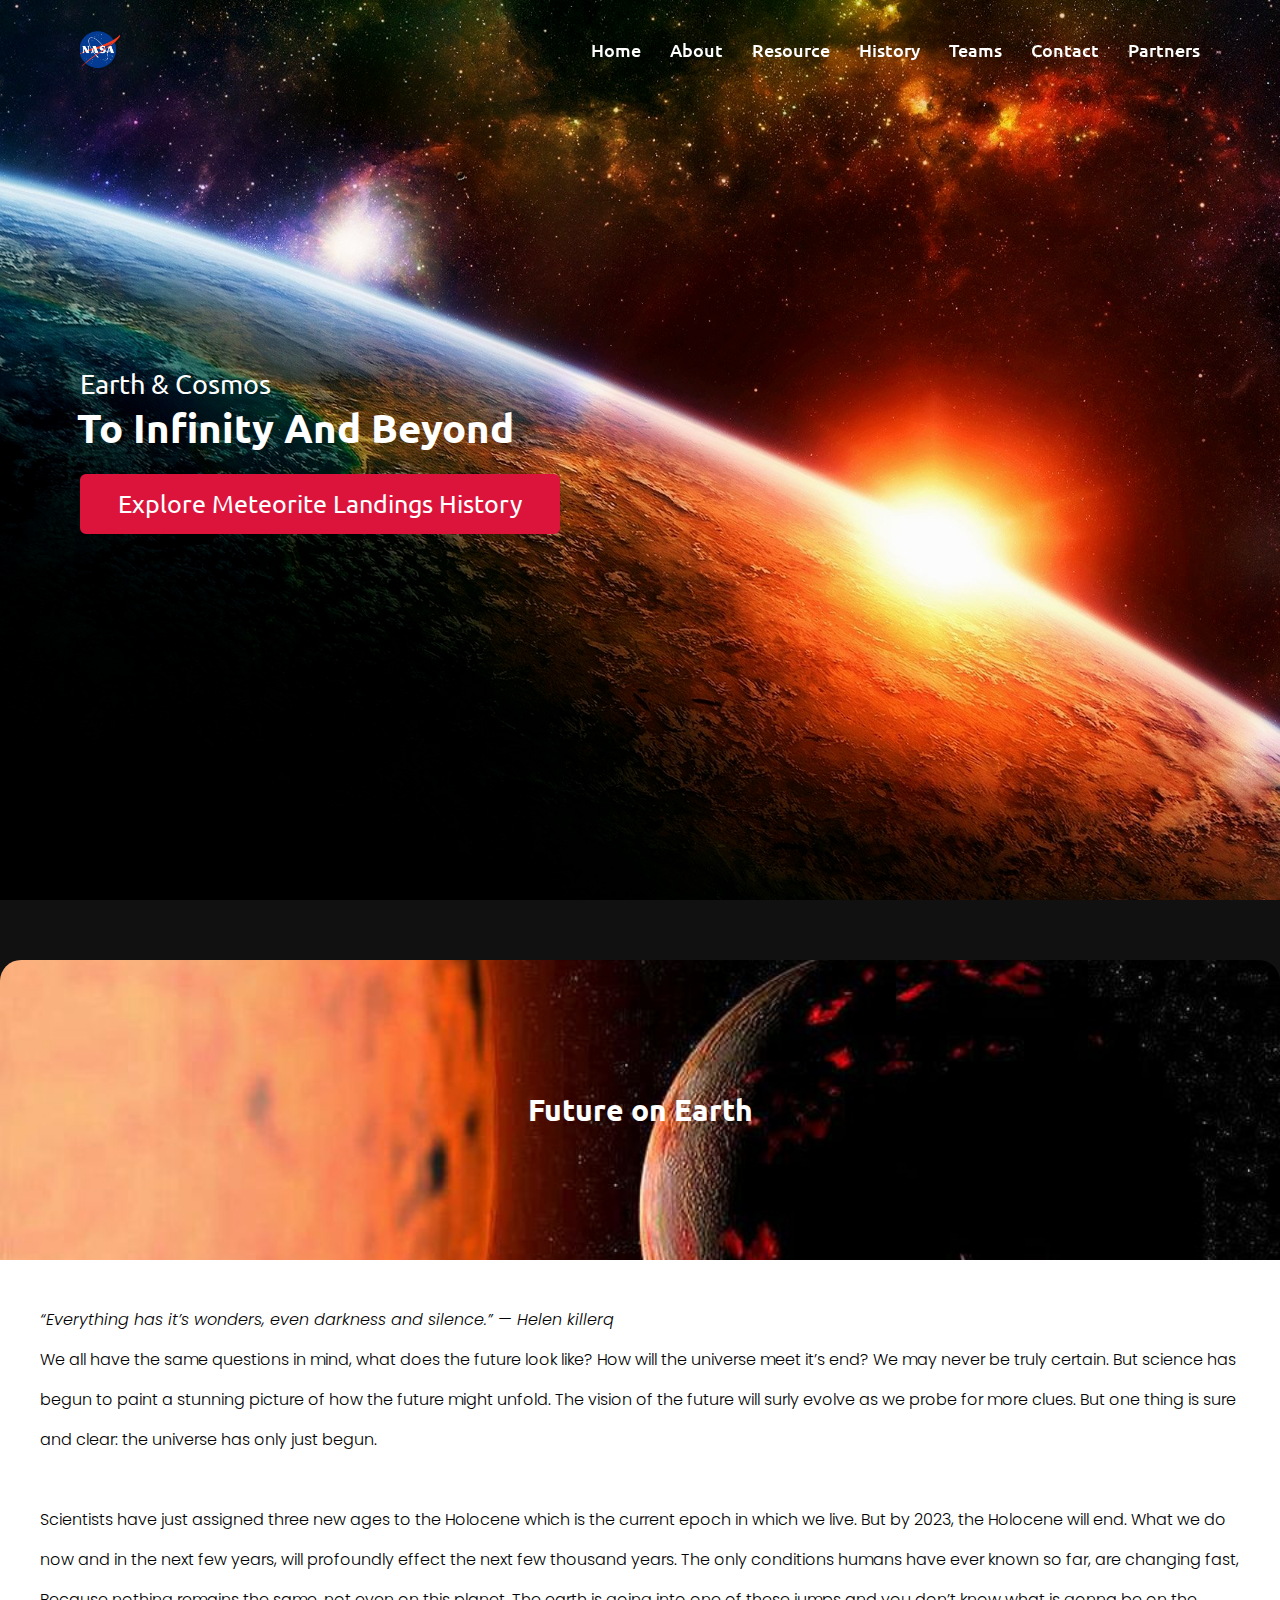
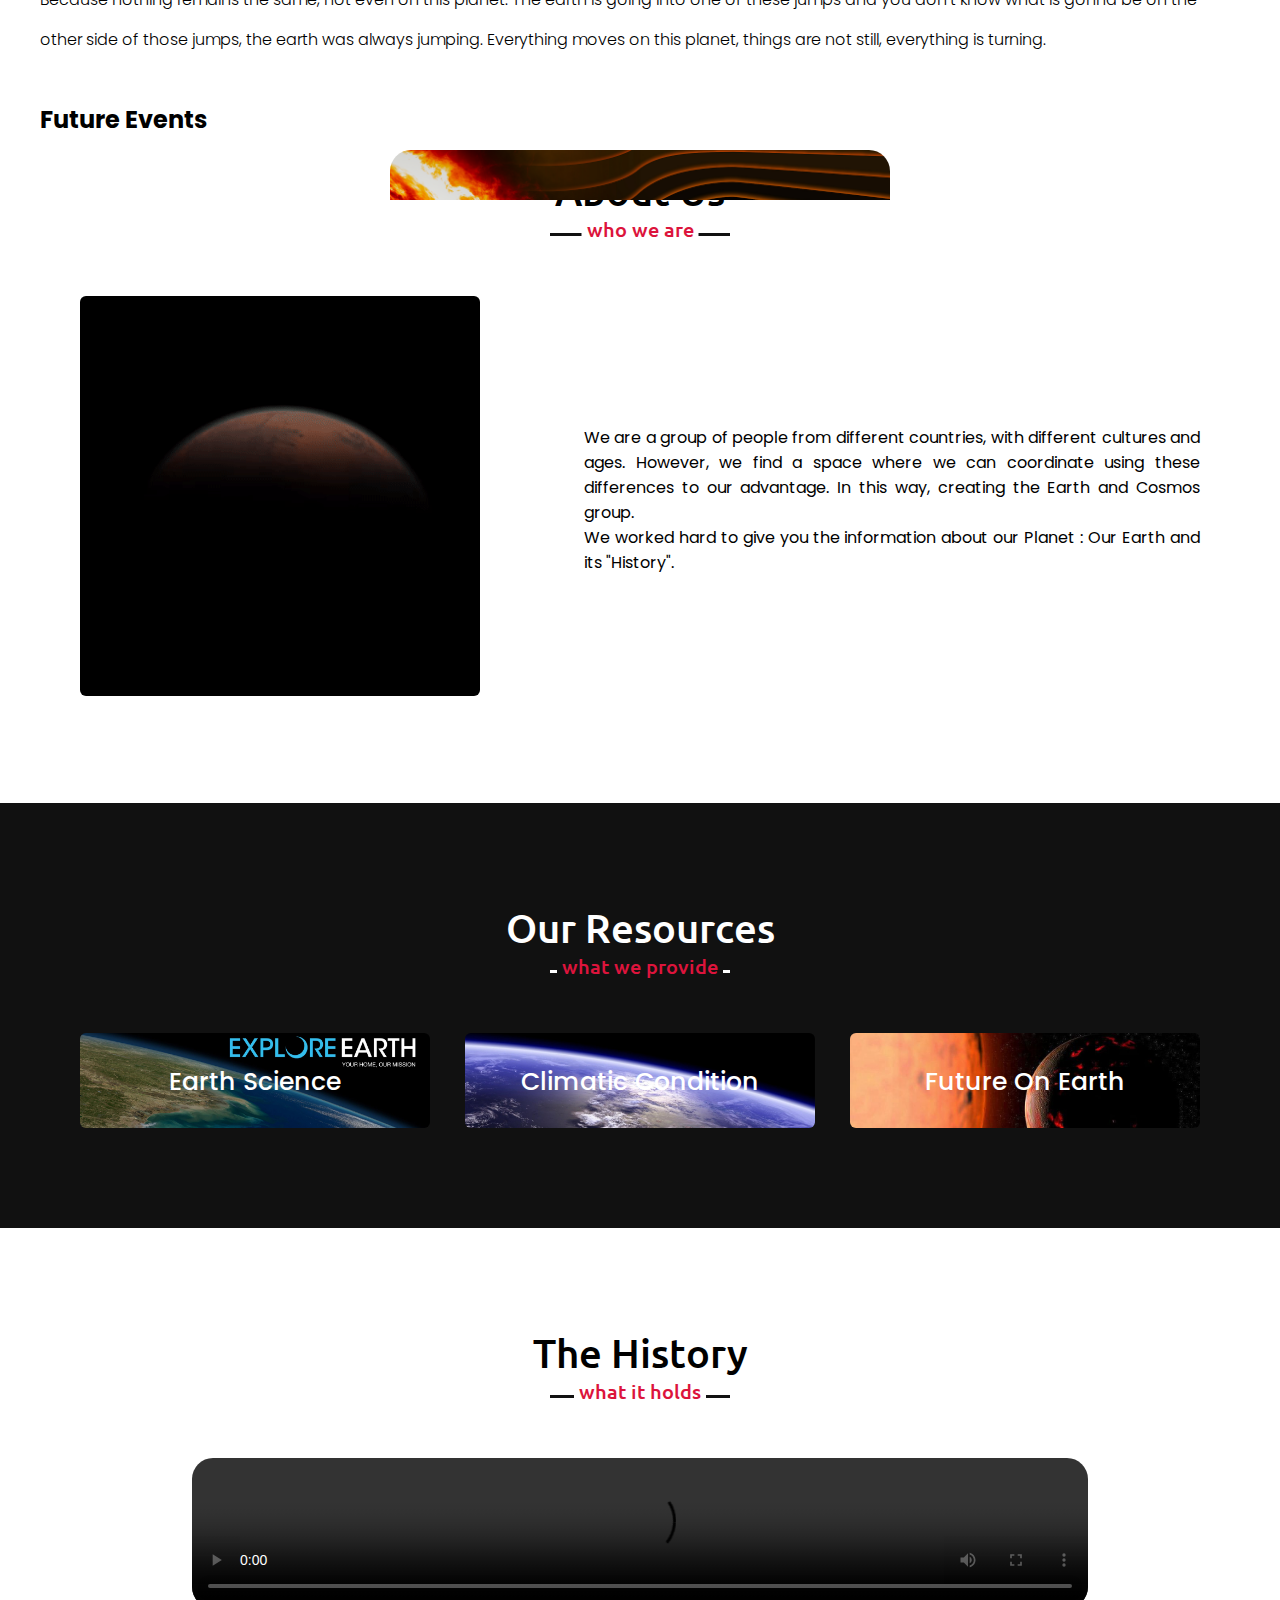
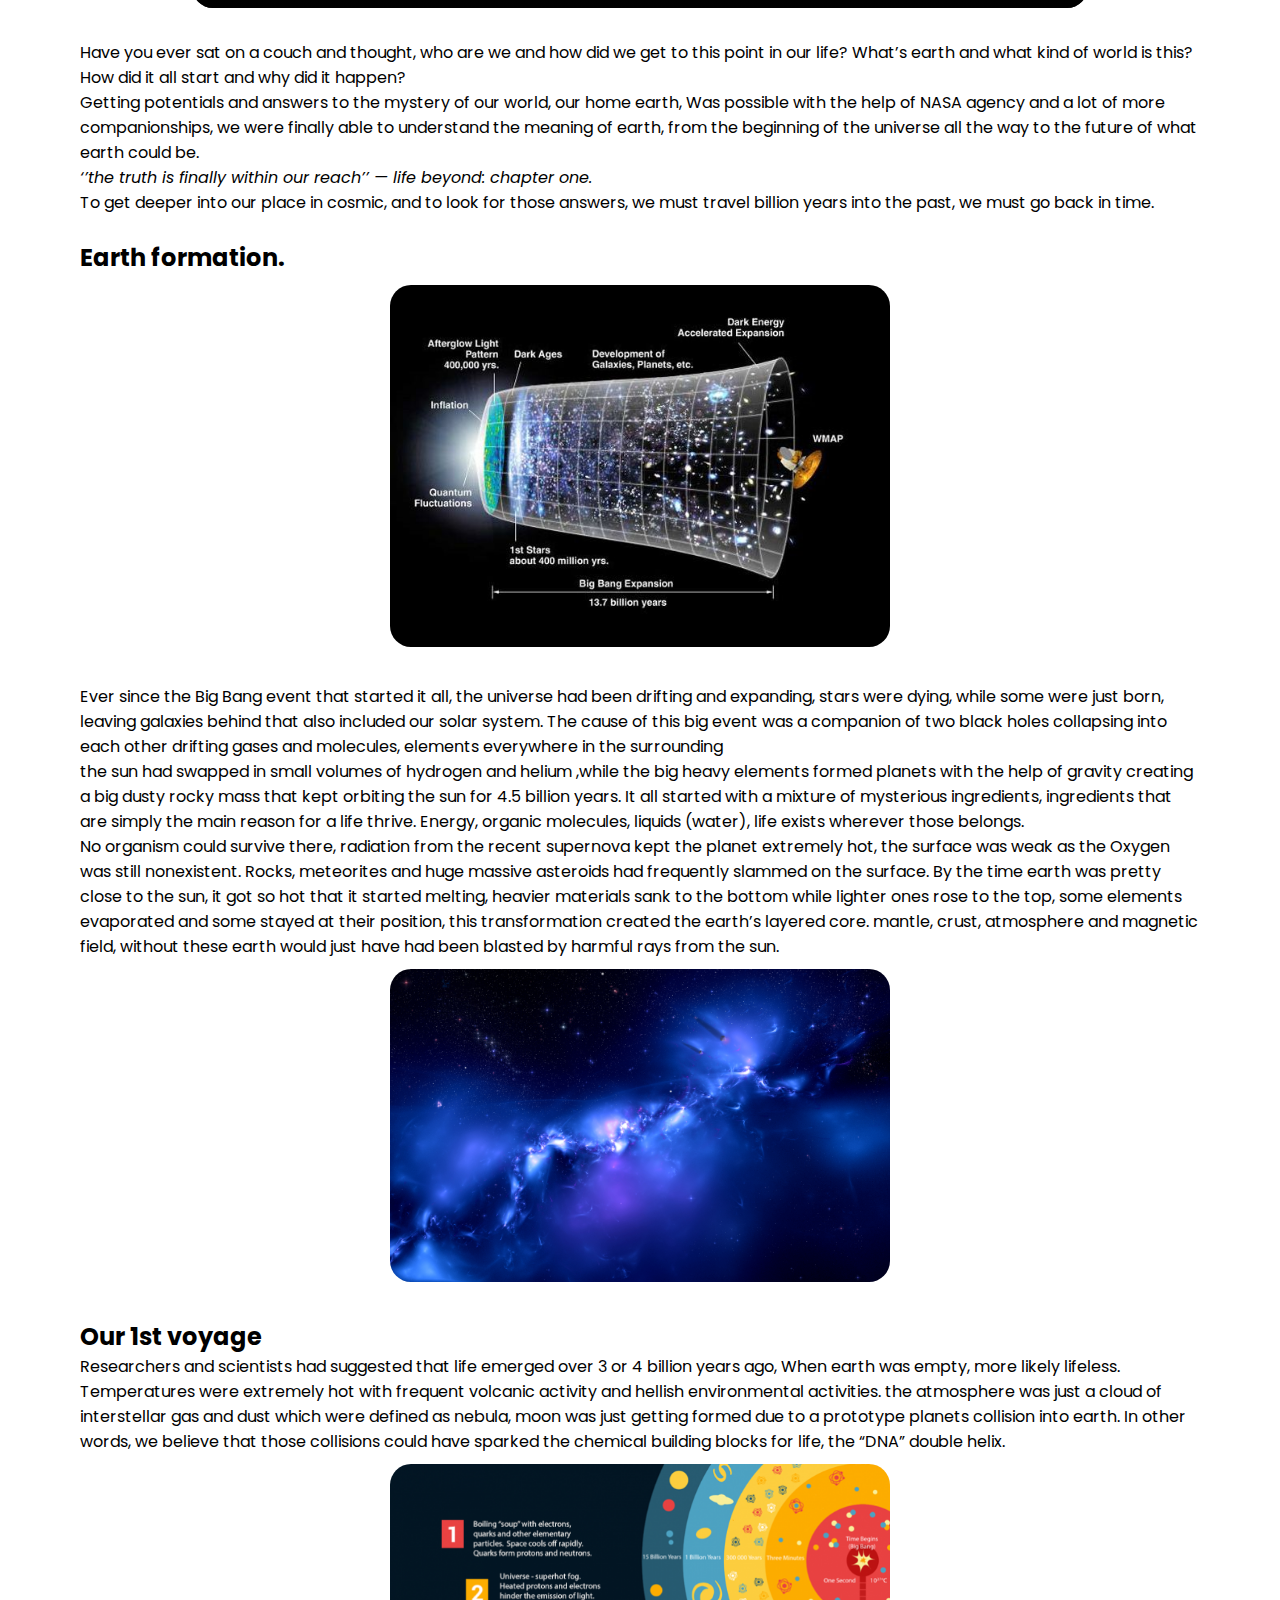
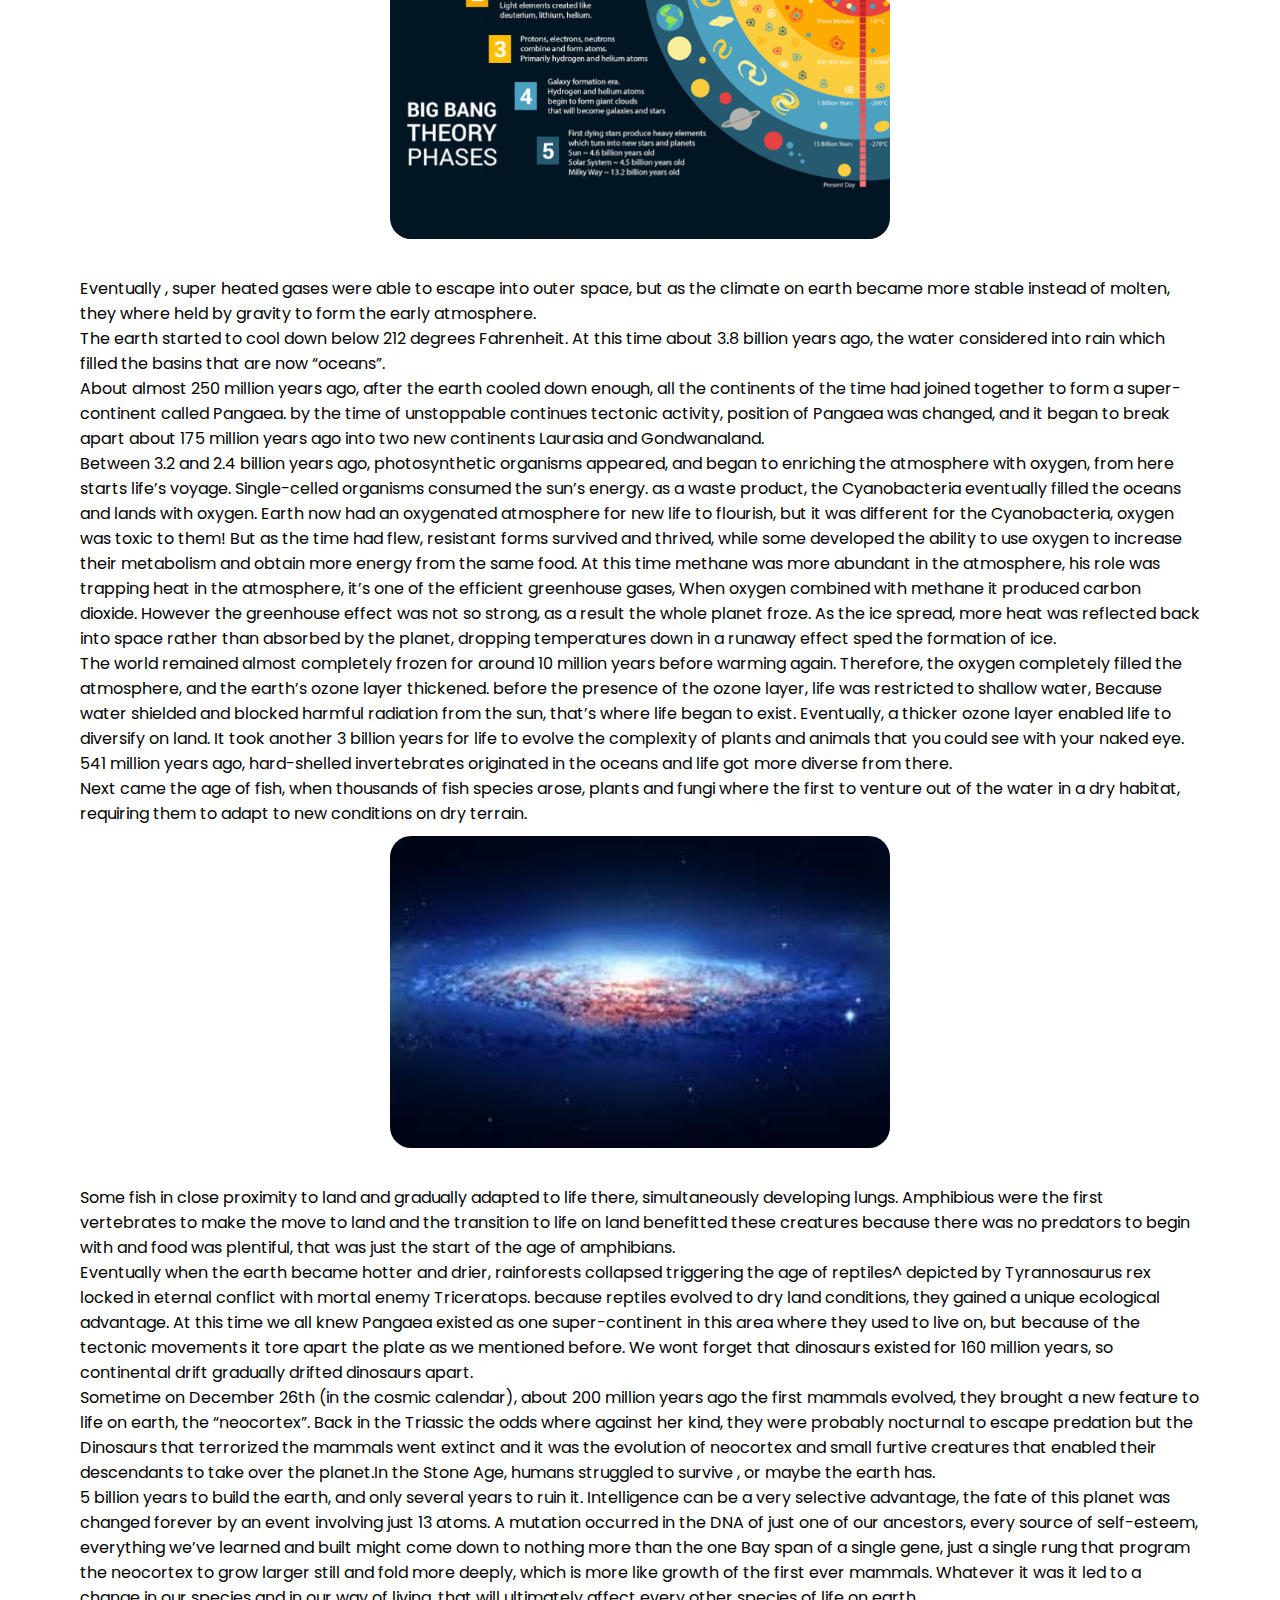
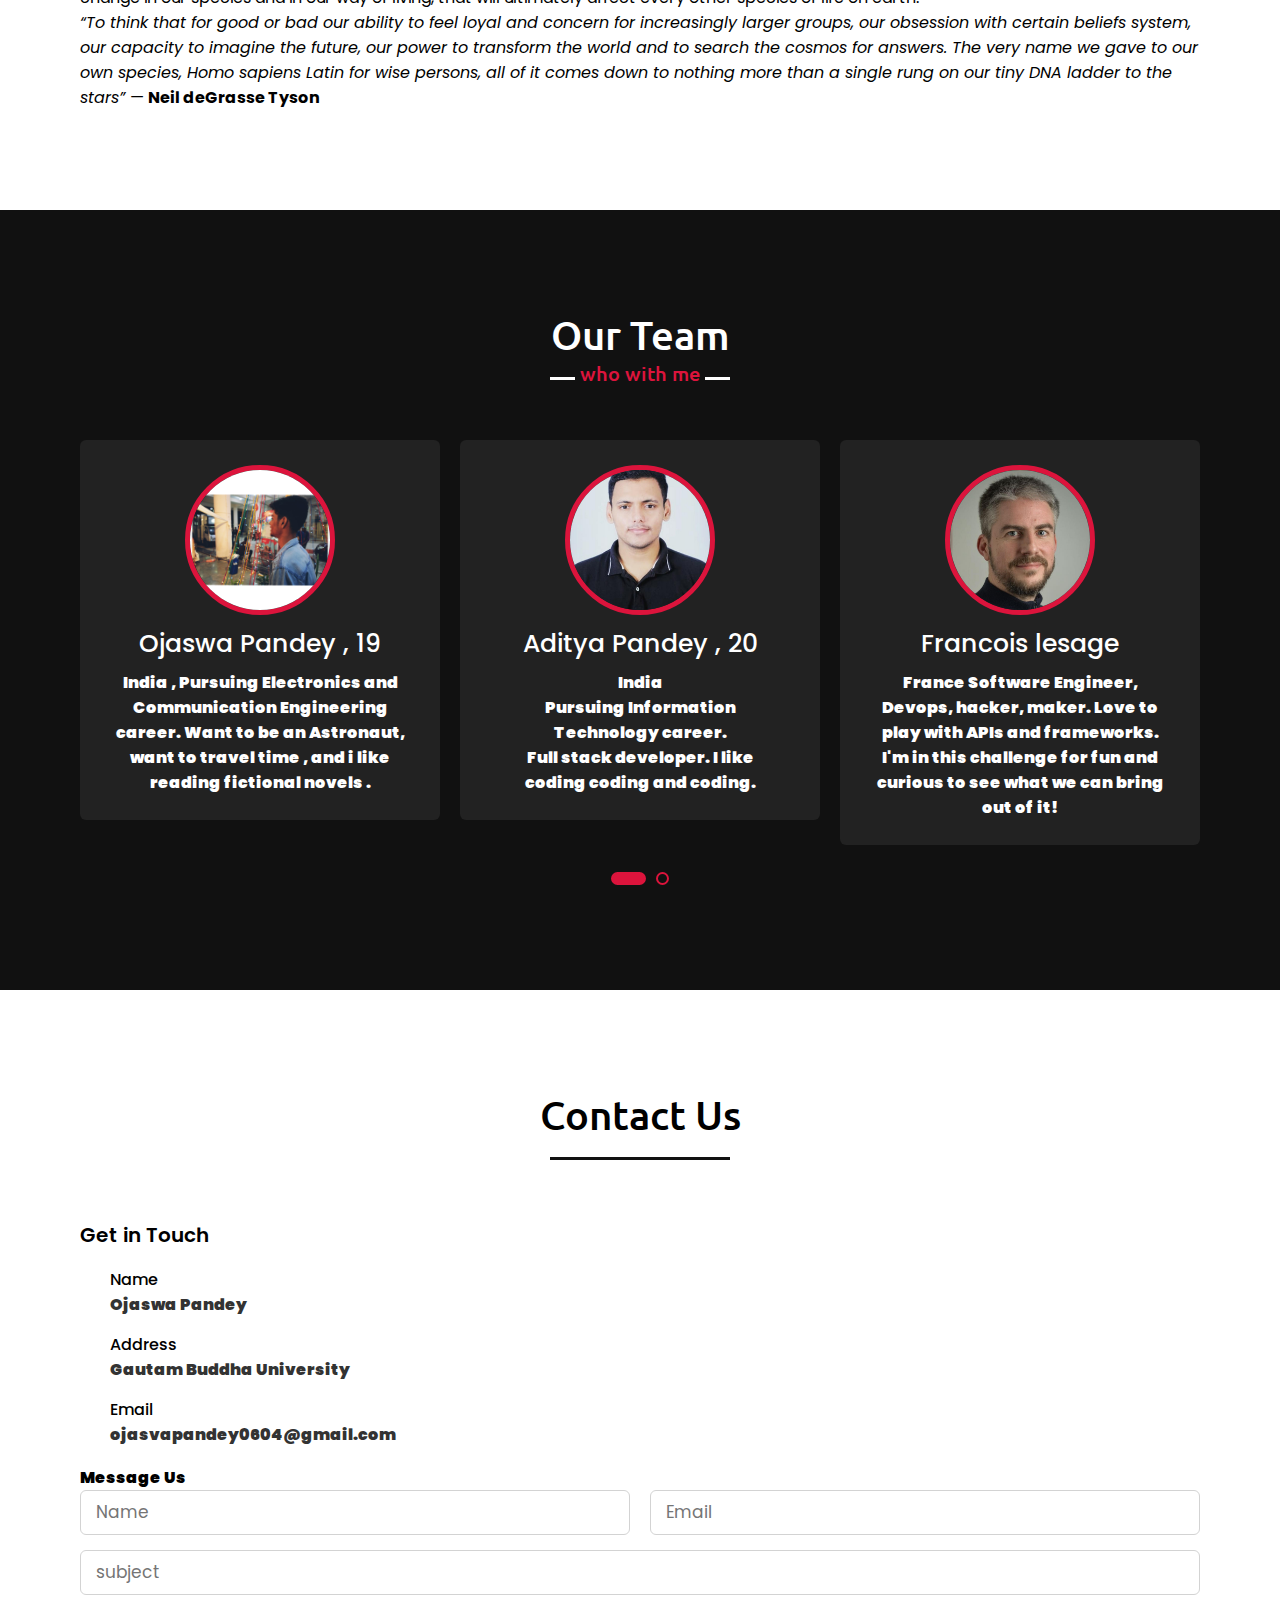
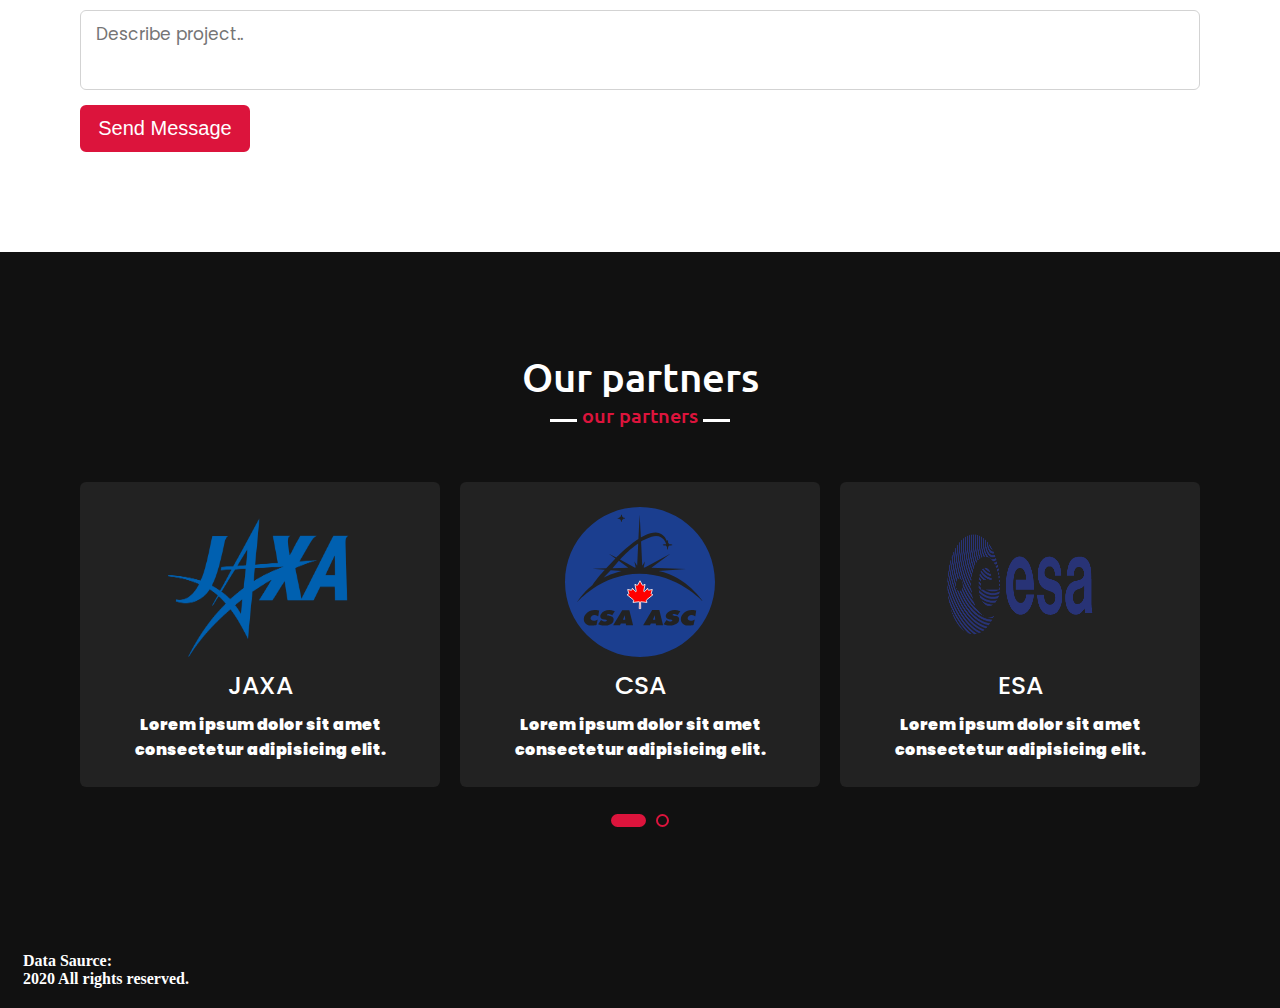
==== index.html @ d0e236c4 "enw" ====
<!DOCTYPE html>
<html lang="en">
<head>
    <meta charset="UTF-8">
    <meta name="viewport" content="width=device-width, initial-scale=1.0">
    <title>NASA APP WEBSITE</title>
    <link rel="stylesheet" href="style.css">
    <!-- <script src="https://kit.fontawesome.com/a076d05399.js"></script>
    <script src="https://code.jquery.com/jquery-3.5.1.min.js"></script>
    <script src="https://cdnjs.cloudflare.com/ajax/libs/typed.js/2.0.11/typed.min.js"></script>
    <script src="https://cdnjs.cloudflare.com/ajax/libs/waypoints/4.0.1/jquery.waypoints.min.js"></script>
    <script src="https://cdnjs.cloudflare.com/ajax/libs/OwlCarousel2/2.3.4/owl.carousel.min.js"></script>
    <link rel="stylesheet" href="https://cdnjs.cloudflare.com/ajax/libs/OwlCarousel2/2.3.4/assets/owl.carousel.min.css"/> -->
    <script src="./js/a076d05399.js"></script>
    <script src="./js/jquery-3.5.1.min.js"></script>
    <script src="./js/typed.min.js"></script>
    <script src="./js/jquery.waypoints.min.js"></script>
    <script src="./js/owl.carousel.min.js"></script>
    <link rel="stylesheet" href="./js/owl.carousel.min.css">
</head>
<body>
    
    <div class="scroll-up-btn">
        <i class="fas fa-angle-up"></i>
    </div>
    <nav class="navbar">
        <div class="max-width">
            <div class="logo"><a href="#">
                <a href="https://www.nasa.gov/"><div class="nasa-logo"> </div></a>
                
                <!-- NA<span>SA.</span> -->
            </a></div>
            <ul class="menu">
                <li><a href="#home">Home</a></li>
                <li><a href="#about">About</a></li>
                <li><a href="#resources">Resource</a></li>
                <li><a href="#history">History</a></li>
                <li><a href="#teams">Teams</a></li>
                <li><a href="#contact">Contact</a></li>
                <li><a href="#partners">Partners</a></li>
            </ul>
            <div class="menu-btn">
                <i class="fas fa-bars"></i>
            </div>
        </div>
    </nav>

    <!--home sction start--->
    <section class="home" id="home">
        <div class="max-width">
            <div class="home-content">
                <div class="text-1">Earth & Cosmos</div>
                <div class="text-2">To Infinity And Beyond</div>
                <!-- <div class="text-3">And We Are <span class="typing"></span></div> -->
                <a href="http://www.earthandcosmos.us/meteor-history/">Explore Meteorite Landings History</a>
            </div>
        </div>
    </section>
   <!-- covid section start -->
    <section class="covid" id="covid">
        <div class="max-width">
            <h2 class="title">COVID-19</h2>
            <div class="covid-content">
                <div class="column left">

                    <p>
                        A new respiratory virus called the 2019 Novel Coronavirus, or COVID-19 is making headlines for causing an outbreak of respiratory illness throughout the world. The outbreak began in Wuhan, Hubei Province, China and quickly spread internationally – including to the United States. Thousands of people have become sick and public health officials are keeping a close watch on how the virus is spreading.
                    </p>
                    <p>
                        Intermountain is also watching the situation. Out of an abundance of caution we’re prepared to support our communities should the situation worsen and we’ll continue to provide updates as new information becomes available.
                    </p>
                    <p>
                        Here’s what you need to know about coronavirus (COVID-19):
                        <li>
                            <a href="https://www.who.int/health-topics/coronavirus#tab=tab_1">
                                What is Coronavirus ??
                            </a>
                        </li>
                        <li>
                            <a href="https://www.who.int/health-topics/coronavirus#tab=tab_3">
                                Symptomps !
                            </a>
                        </li>
                        <li>
                            <a href="https://www.who.int/health-topics/coronavirus#tab=tab_2">
                                Prevention :) 
                            </a>
                        </li>
                        <li>
                            <a href="https://www.worldometers.info/coronavirus/?utm_campaign=homeAdUOA?Si%3Ca%20href=">
                                COVID-19 LIVE UPDATES ACROSS GLOBE
                            </a>
                        </li>
                        <li>
                            <a href="https://www.nytimes.com/interactive/2020/science/coronavirus-vaccine-tracker.html">
                                VACCINE TACKER 
                            </a>
                        </li>
                    </p>
                    <p>
                        <b>
                            For more information visit to <a href="https://www.who.int/">https://www.who.int/</a>
                        </b>
                        <br>
                        COVID-19 is a stark reminder of longstanding inequities in our societies, and how policies need to pay specific attention to protect and lift the least advantaged in society.
                        .
                        <br>
                        <a class="covid-a" href="https://www.nasa.gov/coronavirus">NASA'S RESPONSE TO COVID 19</a>
                    </p>
                </div>
                <!-- <div class="column right"></div> -->
            </div>
        </div>
    </section>
    <!-- about section start -->
    <section class="about" id="about">
        <div class="max-width">
            <h2 class="title">About Us</h2>
            <div class="about-content">
               <div class="column left">
                   <img src="./images/ezgif-4-db8461bea8f9.gif" alt="">
                   <!-- <video src="./images/WhatsApp Video 2020-10-04 at 17.36.01.mp4" autoplay></video> -->
               </div> 
               <div class="column right">
                   <p>
                       We are a group of people from different countries, with different cultures and ages. However, we find a space where we can coordinate using these differences to our advantage. In this way, creating the Earth and Cosmos group.
                   </p>
                   <p>
                       We worked hard to give you the information about our Planet : Our Earth and its "History".
                   </p>
               </div>
            </div>
        </div>
    </section>

    <!-- resources section start -->
    <section class="resources" id="resources">
        <div class="max-width">
            <h2 class="title">Our Resources</h2>
            <!-- <div class="carousel owl-carousel res-content"> -->
            <div class="res-content">
                <div class="card earth_article">
                    <div class="box">
                        <i class="fas fa-globe-africa"></i>
                        <div class="text">Earth Science</div>
                        <!-- <p>Lorem ipsum dolor, sit amet consectetur adipisicing elit. Exercitationem doloremque totam iure soluta sapiente veritatis!</p> -->
                    </div>
                </div>
                <div class="card climatic_changes" onclick="location.href='climatic_changes'">
                    <div class="box">
                        <i class="fas fa-cloud-sun-rain"></i>
                        <div class="text">Climatic Condition</div>
                        <!-- <p>Lorem ipsum dolor, sit amet consectetur adipisicing elit. Exercitationem doloremque totam iure soluta sapiente veritatis!</p> -->
                    </div>
                </div>
                <div class="card future_article">
                    <div class="box">
                        <i class="fas fa-robot"></i>
                        <div class="text">Future On Earth</div>
                        <!-- <p>Lorem ipsum dolor, sit amet consectetur adipisicing elit. Exercitationem doloremque totam iure soluta sapiente veritatis!</p> -->
                    </div>
                </div>
            </div>
        </div>
    </section>

    <!-- history section start -->
    <section class="history" id="history">
        <div class="max-width">
            <h2 class="title">The History</h2>
            <video src="./images/New video.mp4" controls loop></video>
            <div class="history-content">
                <div class="column-left">
                    <!-- <div class="text">The history of Earth</div> -->
                    <br>
                    <p>
                        Have you ever sat on a couch and thought, who are we and how did we get to this
                        point in our life? What’s earth and what kind of world is this? How did it all start
                        and why did it happen?
                    </p>
                    <p>
                        Getting potentials and answers to the mystery of our world, our home earth, Was
                        possible with the help of NASA agency and a lot of more companionships, we
                        were finally able to understand the meaning of earth, from the beginning of the
                        universe all the way to the future of what earth could be. 
                    </p>
                    <p>
                        <i>
                            ‘’the truth is finally within our reach’’ — life beyond: chapter one. 
                        </i>
                    </p>
                    <p>
                        To get deeper into our place in cosmic, and to look for those answers, we must
                        travel billion years into the past, we must go back in time.
                    </p>
                    <br>
                    <h2>
                        Earth formation.
                    </h2>
                    <img src="./images/BB8.jpg" alt="">
                    <p>
                        Ever since the Big Bang event that started it all, the universe had been drifting and
                        expanding, stars were dying, while some were just born, leaving galaxies behind
                        that also included our solar system. The cause of this big event was a companion
                        of two black holes collapsing into each other drifting gases and molecules,
                        elements everywhere in the surrounding
                    </p>
                    <p>
                        the sun had swapped in small volumes of hydrogen and helium ,while the big
                        heavy elements formed planets with the help of gravity creating a big dusty rocky
                        mass that kept orbiting the sun for 4.5 billion years. It all started with a mixture of
                        mysterious ingredients, ingredients that are simply the main reason for a life
                        thrive. Energy, organic molecules, liquids (water), life exists wherever those
                        belongs.
                    </p>
                    <p>
                        No organism could survive there, radiation from the recent supernova kept the
                        planet extremely hot, the surface was weak as the Oxygen was still nonexistent.
                        Rocks, meteorites and huge massive asteroids had frequently slammed on the
                        surface. By the time earth was pretty close to the sun, it got so hot that it started
                        melting, heavier materials sank to the bottom while lighter ones rose to the top,
                        some elements evaporated and some stayed at their position, this transformation
                        created the earth’s layered core. mantle, crust, atmosphere and magnetic field,
                        without these earth would just have had been blasted by harmful rays from the
                        sun.
                    </p>
                    <img src="./images/bb1.jpg" alt="">
                    <br>
                    <h2>
                        Our 1st voyage 
                    </h2>

                    <p>
                        Researchers and scientists had suggested that life emerged over 3 or 4 billion
                        years ago, When earth was empty, more likely lifeless. Temperatures were
                        extremely hot with frequent volcanic activity and hellish environmental activities.
                        the atmosphere was just a cloud of interstellar gas and dust which were defined
                        as nebula, moon was just getting formed due to a prototype planets collision into
                        earth. In other words, we believe that those collisions could have sparked the
                        chemical building blocks for life, the “DNA” double helix.
                    </p>
                    <img src="./images/BB2.png" alt="">
                    <p>
                        Eventually , super heated gases were able to escape into outer space, but as the
                        climate on earth became more stable instead of molten, they where held by
                        gravity to form the early atmosphere.
                    </p>
                    <p>
                        The earth started to cool down below 212 degrees Fahrenheit. At this time about
                        3.8 billion years ago, the water considered into rain which filled the basins that
                        are now “oceans”.
                    </p>
                    <p>
                        About almost 250 million years ago, after the earth cooled down enough, all the
                        continents of the time had joined together to form a super-continent called
                        Pangaea. by the time of unstoppable continues tectonic activity, position of
                        Pangaea was changed, and it began to break apart about 175 million years ago
                        into two new continents Laurasia and Gondwanaland. 
                    </p>
                    <p>
                        Between 3.2 and 2.4 billion years ago, photosynthetic organisms appeared, and
                        began to enriching the atmosphere with oxygen, from here starts life’s voyage.
                        Single-celled organisms consumed the sun’s energy. as a waste product, the
                        Cyanobacteria eventually filled the oceans and lands with oxygen. Earth now had
                        an oxygenated atmosphere for new life to flourish, but it was different for the
                        Cyanobacteria, oxygen was toxic to them! But as the time had flew, resistant
                        forms survived and thrived, while some developed the ability to use oxygen to
                        increase their metabolism and obtain more energy from the same food. At this
                        time methane was more abundant in the atmosphere, his role was trapping heat
                        in the atmosphere, it’s one of the efficient greenhouse gases, When oxygen
                        combined with methane it produced carbon dioxide. However the greenhouse
                        effect was not so strong, as a result the whole planet froze. As the ice spread,
                        more heat was reflected back into space rather than absorbed by the planet,
                        dropping temperatures down in a runaway effect sped the formation of ice. 
                    </p>
                    <p>
                        The world remained almost completely frozen for around 10 million years before
                        warming again. Therefore, the oxygen completely filled the atmosphere, and the
                        earth’s ozone layer thickened. before the presence of the ozone layer, life was
                        restricted to shallow water, Because water shielded and blocked harmful
                        radiation from the sun, that’s where life began to exist. Eventually, a thicker
                        ozone layer enabled life to diversify on land. It took another 3 billion years for life
                        to evolve the complexity of plants and animals that you could see with your naked
                        eye. 541 million years ago, hard-shelled invertebrates originated in the oceans
                        and life got more diverse from there. 
                    </p>
                    <p>
                        Next came the age of fish, when thousands of fish species arose, plants and fungi
                        where the first to venture out of the water in a dry habitat, requiring them to
                        adapt to new conditions on dry terrain.
                    </p>
                    <img src="./images/bb2.jpg" alt="">
                    <p>
                        Some fish in close proximity to land and gradually adapted to life there,
                        simultaneously developing lungs. Amphibious were the first vertebrates to make
                        the move to land and the transition to life on land benefitted these creatures
                        because there was no predators to begin with and food was plentiful, that was
                        just the start of the age of amphibians.
                    </p>
                    <p>
                        Eventually when the earth became hotter and drier, rainforests collapsed
                        triggering the age of reptiles^ depicted by Tyrannosaurus rex locked in eternal
                        conflict with mortal enemy Triceratops. because reptiles evolved to dry land
                        conditions, they gained a unique ecological advantage. At this time we all knew
                        Pangaea existed as one super-continent in this area where they used to live on,
                        but because of the tectonic movements it tore apart the plate as we mentioned
                        before. We wont forget that dinosaurs existed for 160 million years, so
                        continental drift gradually drifted dinosaurs apart.
                    </p>
                    <p>
                        Sometime on December 26th (in the cosmic calendar), about 200 million years
                        ago the first mammals evolved, they brought a new feature to life on earth, the
                        “neocortex”. Back in the Triassic the odds where against her kind, they were
                        probably nocturnal to escape predation but the Dinosaurs that terrorized the
                        mammals went extinct and it was the evolution of neocortex and small furtive
                        creatures that enabled their descendants to take over the planet.In the Stone
                        Age, humans struggled to survive , or maybe the earth has.
                    </p>
                    <p>
                        5 billion years to build the earth, and only several years to ruin it.
                        Intelligence can be a very selective advantage, the fate of this planet was changed
                        forever by an event involving just 13 atoms. A mutation occurred in the DNA of
                        just one of our ancestors, every source of self-esteem, everything we’ve learned
                        and built might come down to nothing more than the one Bay span of a single
                        gene, just a single rung that program the neocortex to grow larger still and fold
                        more deeply, which is more like growth of the first ever mammals. Whatever it
                        was it led to a change in our species and in our way of living, that will ultimately
                        affect every other species of life on earth.
                    </p>
                    <p>
                        <i>
                        “To think that for good or bad our ability to feel loyal and concern for increasingly
                        larger groups, our obsession with certain beliefs system, our capacity to imagine
                        the future, our power to transform the world and to search the cosmos for
                        answers. The very name we gave to our own species, Homo sapiens
                        Latin for wise persons, all of it comes down to nothing more than a single rung on
                        our tiny DNA ladder to the stars” </i>— <b> Neil deGrasse Tyson <b>
                    </p>
                </div>
            </div>
        </div>
    </section>
    <!-- teams section start -->
    <section class="teams" id="teams">
        <div class="max-width">
            <h2 class="title">Our Team</h2>
            <div class="carousel owl-carousel">
                <div class="card">
                    <div class="box">
                        <img src="./images/WhatsApp Image 2020-10-04 at 17.32.18.jpeg" alt="">
                        <div class="text">Ojaswa Pandey , 19 </div>
                        <p>India ,
                            Pursuing Electronics and Communication Engineering career.
                            Want to be an Astronaut, want to travel time , and i like reading fictional novels .
                        </p>
                    </div>
                </div>
                <div class="card">
                    <div class="box">
                        <img src="./images/WhatsApp Image 2020-10-04 at 16.35.40.jpeg" alt="">
                        <div class="text">Aditya Pandey , 20</div>
                        <p>India <br>
                            Pursuing Information Technology career. <br>
                            Full stack developer. I like coding coding and coding.
                        </p>
                    </div>
                </div>
                <div class="card">
                    <div class="box">
                        <img src="./images/WhatsApp Image 2020-10-04 at 16.35.30.jpeg" alt="">
                        <div class="text">Francois lesage </div>
                        <p>France 
                            Software Engineer, Devops, hacker, maker. Love to play with APIs and frameworks. I'm in this challenge for fun and curious to see what we can bring out of it!
                        </p>
                    </div>
                </div>
                <div class="card">
                    <div class="box">
                        <img src="./images/WhatsApp Image 2020-10-04 at 16.34.54.jpeg" alt="">
                        <div class="text">Nour Rami , 17</div>
                        <p>Jordan, High School Student. A curious, creative artist who's interested in science, technology, and space. Looking forward to be a scientist and to grow up with NASA.</p>
                    </div>
                </div>
                <div class="card">
                    <div class="box">
                        <img src="./images/WhatsApp Image 2020-10-04 at 17.33.36.jpeg" alt="">
                        <div class="text">Pamela , 19</div>
                        <p>Peru, Pursuing Mechatronic Engineering career. I really like STEM subjects and education. For that reason, I signed up for this hackathon.</p>
                    </div>
                </div>
                <div class="card">
                    <div class="box">
                        <img src="./images/WhatsApp Image 2020-10-04 at 17.29.36.jpeg" alt="">
                        <div class="text">Kaustuv Mohanty , 19</div>
                        <p>India , Pursuing Electronics and Communication Engineering career. Frontend developer, templates dissector, passionate by Python and Machine Learning</p>
                    </div>
                </div>
            </div>
        </div>
    </section>


    
    <!--contact section start-->
    <section class="contact" id="contact">
        <div class="max-width">
            <h2 class="title">Contact Us</h2>
                <div class="contact-content">
                    <div class="column left">
                        <div class="text">Get in Touch</div>
                        <!-- <p>Lorem ipsum dolor sit amet consectetur, adipisicing elit. Et libero ducimus hic minima vero aliquam at impedit fuga numquam mollitia?</p> -->
                        <div class="icons">
                            <div class="row">
                                <i class="fas fa-user"></i>
                                <div class="info">
                                    <div class="head">Name</div>
                                    <div class="sub-title">Ojaswa Pandey</div>
                                </div>
                            </div>
                            <div class="row">
                                <i class="fas fa-map-marker-alt"></i>
                                <div class="info">
                                    <div class="head">Address</div>
                                    <div class="sub-title">Gautam Buddha University</div>
                                </div>
                            </div>
                            <div class="row">
                                <i class="fas fa-envelope"></i>
                                <div class="info">
                                    <div class="head">Email</div>
                                    <div class="sub-title">ojasvapandey0604@gmail.com</div>
                                </div>
                            </div>
                        </div>
                    </div>
                </div>
                <div class="column right">
                    <div class="text">Message Us</div>
                    <form action="#">
                        <div class="fields">
                            <div class="field name">
                                <input type="text" placeholder="Name" required>
                            </div>
                            <div class="field email">
                                <input type="email" placeholder="Email" required>
                            </div>
                        </div>
                        <div class="field">
                            <input type="text" placeholder="subject" required>
                        </div>
                        <div class="field textarea">
                            <textarea  cols="30" rows="10" placeholder="Describe project.." required></textarea>
                        </div>
                        <div class="button">
                            <button type="submit">Send Message</button>
                        </div>
                    </form>
                </div>
            </div>
        </div>
    </section>
    
        <!-- sponsors section start -->
    <section class="partners teams" id="partners">
        <div class="max-width">
            <h2 class="title">Our partners</h2>
            <div class="carousel owl-carousel">
                <a href="https://global.jaxa.jp/" target="_blank">
                    <div class="card">
                        <div class="sponsor box">
                            <img src="images/1200px-Jaxa_logo.svg.png" alt="">
                            <div class="text">JAXA</div>
                            <p>Lorem ipsum dolor sit amet consectetur adipisicing elit.</p>
                        </div>
                    </div>
                </a>
                <a href="https://www.asc-csa.gc.ca/eng/" target="_blank">
                    <div class="card">
                        <div class="sponsor box">
                            <img src="images/Canadian_Space_Agency_logo.svg" alt="">
                            <div class="text">CSA</div>
                            <p>Lorem ipsum dolor sit amet consectetur adipisicing elit.</p>
                        </div>
                    </div>
                </a>
                <a href="https://www.esa.int/" target="_blank">
                    <div class="card">
                        <div class="sponsor box">
                            <img src="images/8213f1e4c62d2629_org.png" alt="">
                            <div class="text">ESA</div>
                            <p>Lorem ipsum dolor sit amet consectetur adipisicing elit.</p>
                        </div>
                    </div>
                </a>
                <a href="https://cnes.fr/en" target="_blank">
                    <div class="card">
                        <div class="sponsor box">
                            <img src="images/Centre_national_d'études_spatiales_logo.png" alt="">
                            <div class="text">CNES</div>
                            <p>Lorem ipsum dolor sit amet consectetur adipisicing elit.</p>
                        </div>
                    </div>
                </a>
            </div>
        </div>
    </section>

    <div class="wrap_article earthScience">
        <div class="wrapbody">
            <div class="close_article"><i class="fas fa-angle-left fa-2x"></i></div>
        </div>
        <div class="article">
            <div class="scroll-up-btn-a">
                <i class="fas fa-angle-up"></i>
            </div>
            <div class="articleheader">
                <div class="header_bg earthscience_bg"></div>
                <div class="heading">Earth Science</div>
            </div>
            <div class="articlebody">
                <h1>INTRODUCTION :</h1>
                <p>
                    Earth Science is the study of the Earth and its neighbors in space. It is an exciting science with many interesting and practical applications. Some Earth scientists use their knowledge of the Earth to locate and develop energy and mineral resources. Others study the impact of human activity on Earth's environment, and design methods to protect the planet. Some use their knowledge about Earth processes such as volcanoes, earthquakes, and hurricanes to plan communities that will not expose people to these dangerous events.
                </p>
                <p>
                    <br>
                    <h3>
                        The Four earth Sciences :
                    </h3>
                    Many different sciences are used to learn about the Earth; however, the four basic areas of Earth science study are: geology, meteorology, oceanography, and astronomy. A brief explanation of these sciences is provided below.
                </p>
                <li><b>GEOLOGY: Science of the Earth - </b>
                    Geology is the primary Earth science. The word means "study of the Earth." Geology deals with the composition of Earth materials, Earth structures, and Earth processes. It is also concerned with the organisms of the planet and how the planet has changed over time. Geologists search for fuels and minerals, study natural hazards, and work to protect Earth's environment.
                </li>
                <img src="./images/earth science image 3.jpg" alt="">
                 <li> <b>METEOROLOGY: Science of the Atmosphere - </b>
                Meteorology is the study of the atmosphere and how processes in the atmosphere determine Earth's weather and climate. Meteorology is a very practical science because everyone is concerned about the weather. How climate changes over time in response to the actions of people is a topic of urgent worldwide concern. The study of meteorology is of critical importance in protecting Earth's environment.
                    </li>
                    <img src="./images/adsdasdsadasd.jpeg" alt="">
                <li><b> OCEANOGRAPHY: Science of the Oceans - </b> 
                Oceanography is the study of Earth's oceans - their composition, movement, organisms and processes. The oceans cover most of our planet and are important resources for food and other commodities. They are increasingly being used as an energy source. The oceans also have a major influence on the weather, and changes in the oceans can drive or moderate climate change. Oceanographers work to develop the ocean as a resource and protect it from human impact. The goal is to utilize the oceans while minimizing the effects of our actions.
                </li>
                <img src="./images/earth science image 4.jpg" alt="">
                <li><b> ASTRONOMY: Science of the Universe - </b>  
                Astronomy is the study of the universe. Here are some examples of why studying space beyond Earth is important: the moon drives the ocean's tidal system, asteroid impacts have repeatedly devastated Earth's inhabitants, and energy from the sun drives our weather and climates. A knowledge of astronomy is essential to understanding the Earth. Astronomers can also use a knowledge of Earth materials, processes and history to understand other planets - even those outside of our own solar system.
                </li>
                <img src="./images/earth science image 5.jpg" alt="">
                <br>
                <h3>
                    THE IMPORTANCE OF ERATH SCIENCE:
                </h3>
                <p>
                    Today we live in a time when the Earth and its inhabitants face many challenges. Our climate is changing, and that change is being caused by human activity. Earth scientists recognized this problem and will play a key role in efforts to resolve it. We are also challenged to: develop new sources of energy that will have minimal impact on climate; locate new sources of metals and other mineral resources as known sources are depleted; and, determine how Earth's increasing population can live and avoid serious threats such as volcanic activity, earthquakes, landslides, floods and more. These are just a few of the problems where solutions depend upon a deep understanding of Earth science
                </p>
                <br>
                <h3>
                    NASA's EARTH SCIENCE :
                </h3>
                <img src="./images/earth science image 2.jpg" alt="">
                <p>
                    NASA’s Earth Science Division (ESD) missions help us to understand our planet’s interconnected systems, from a global scale down to minute processes. Working in concert with a satellite network of international partners, ESD can measure precipitation around the world, and it can employ its own constellation of small satellites to look into the eye of a hurricane. ESD technology can track dust storms across continents and mosquito habitats across cities.
                </p>
                <p>
                    ESD delivers the technology, expertise and global observations that help us to map the myriad connections between our planet’s vital processes and the effects of ongoing natural and human-caused changes.
                </p>
                <p>
                    Using observations from satellites, instruments on the International Space Station, airplanes, balloons, ships and on land, ESD researchers collect data about the science of our planet’s atmospheric motion and composition; land cover, land use and vegetation; ocean currents, temperatures and upper-ocean life; and ice on land and sea. These data sets, which cover even the most remote areas of Earth, are freely and openly available to anyone.
                </p>
                <p>
                    NASA Earth Fleet
                </p>
                <p>
                    The four program elements of ESD design the science and technology, launch airborne and space missions, analyze the data and observations, and develop ways to put the information to use for societal benefit. ESD also sponsors research and extends science and technology education to learners of all ages, inspiring the next generation of explorers.
                </p>
                <p>
                    More than collecting the data, however, ESD works with government and commercial partners in the U.S. and internationally to put that unique information to work as we explore our home planet, improve lives and safeguard the future for people all over the world. Earth science research also helps advance space exploration by helping scientists recognize the basic markers for life across the universe.
                </p>
            </div>
        </div>
    </div>
    <div class="wrap_article futureEarth">
        <div class="wrapbody">
            <div class="close_article"><i class="fas fa-angle-left fa-2x"></i></div>
        </div>
        <div class="article">
            <div class="scroll-up-btn-a">
                <i class="fas fa-angle-up"></i>
            </div>
            <div class="articleheader">
                <div class="header_bg futureearth_bg"></div>
                <div class="heading">Future on Earth</div>
            </div>
            <div class="articlebody">
                <p>
                    <i>
                        “Everything has it’s wonders, even darkness and silence.” — Helen killerq
                    </i>
                </p>
                <p>
                    We all have the same questions in mind, what does the future look like? How will
                    the universe meet it’s end? We may never be truly certain.
                    But science has begun to paint a stunning picture of how the future might unfold.
                    The vision of the future will surly evolve as we probe for more clues. But one
                    thing is sure and clear: the universe has only just begun.
                </p>
                <br>
                <p>
                    Scientists have just assigned three new ages to the Holocene which is the current
                    epoch in which we live. But by 2023, the Holocene will end. What we do now and
                    in the next few years, will profoundly effect the next few thousand years. The
                    only conditions humans have ever known so far, are changing fast, Because
                    nothing remains the same, not even on this planet. The earth is going into one of
                    these jumps and you don’t know what is gonna be on the other side of those
                    jumps, the earth was always jumping. Everything moves on this planet, things are
                    not still, everything is turning.
                </p>
                <br>
                <h2>
                    Future Events
                </h2>
                <img src="./images/futureEarth/Earth's Magnetic Field..jpg" alt="">
                <p>
                    What will happen in 10 Quintillion years? What’s the future of the human race
                    and our beloved planet earth?
                </p>
                <p>
                    Well, what ever predictions of what the future might hold, we’re sure our
                    theories will remain a “prediction” which means those events might happen and
                    might not. 
                </p>
                <p>
                    We’ve found a predictions of the events for the next 1 thousand, 1 million, and up
                    to 10 quintillion years into the future, lets go through this journey together.
                </p>
                <p>
                    1000 years from now, due to rapid evolution of languages, no single present day
                    word will have survived, gamma Cephei replace Polaris, so that we’ll be having a
                    new North Star.
                </p>
                <p>
                    2000 years from now, ice sheets will have completely melted with extreme global
                    warming of +8 degrees centigrade, Greenland ice will be melted, as a result, sea
                    levels will be 6 meters higher.
                </p>
                <img src="./images/futureEarth/Holocene Epoch..jpg" alt="">
                <p>
                    However, did you know that 5125 is the year of the end of the Mayan calendar?
                    And according to the Mayans, a doomsday, again!
                </p>
                <p>
                    If we survived 5125, then in 20,000 years Chernobyl will be finally safe.
                </p>
                <p>
                    50,000 years from now, Niagara Falls disappears. The remaining 32 kilometers to
                    Lake Erie erodes away and the waterfall ceases to exist.
                    Greenland ice completely melted, with modern global warming of +2 degree
                    centigrade.
                </p>
                <p>
                    100,000 years from now, the titanium in your MacBook starts to corrode.
                    Either a super volcano or a large climate-alerting asteroids will likely have effected
                    the earth. The stars in the heaven will look completely different due to earth’s
                    movement through the galaxy.
                </p>
                <p>
                    In 500,000 years, the spent fuel in today’s reactors will finally be safe and there
                    will be a new global freeze.
                </p>
                <p>
                    In 1,000,000 years, all the created glasses today will have finally degraded.
                    Massive stone structures, like the pyramids at Giza or sculptures at Mount
                    Rushmore may still exist, while everything else gone!
                    Some have proposed that in 5 million years, Y chromosome could die out, making
                    men impossible.
                </p>
                <p>
                    50,000,000 years from now, Africa will have collided with Eurasia sealing of the
                    Mediterranean basin, and creating a mountain range that is similar to the
                    Himalayas. Antarctica ice migrates north and melt, raising sea levels by 75 meters.
                    In 60 million years, the earth’s orbit will become unpredictable.
                    250 million years later, the continents will start moving and creating a new super
                    continent. 
                </p>
                <p>
                    800 million years from now, C4 photosynthesis gets no longer possible. And as a
                    result, multicellular life dies.
                </p>
                <p>
                    2 billion years from now, the earth’s core freezes and the planet stops rotating.
                    No rotation, no magnetic fields, no protection from the sun!
                    The surface temperature hits 147 degrees Celsius, and at that time all life dies
                    400,000,000(million) years: sun increases luminosity.
                </p>
                <p>
                    As the sun begins to turn out of fuel, it wont simply fade away to nothing. It’s core
                    will collapse, and the extra heat this generates will cause its outer layers to
                    expand.
                </p>
                <p>
                    6,000,000,000 (billion) years: sun becomes red giant.
                    8,000,000,000 (billion) years: earth will be destroyed by the dying sun.
                    The sun is now dead, it remains slowly cooling in the freezing temperatures of
                    deep space, more likely for 100,000,000,000 years. The fate of the sun is the same
                    as for all stars. One day, they must all eventually die and the cosmos will be
                    plunged into internal night.
                </p>
                <p>
                    <i>
                        “All stars will eventually run out of fuel, the temperature of the universe drops,
                        and stars, one by one in the night sky will turn off. And there will be no more new
                        stars created. And so the universe will end, not with a bang but with a whimper,
                        and not in fire, but an ice.”
                    </i>
                </p>
            </div>
        </div>
    </div>
    <!--footer section start--->
    <footer>
        <p>
            Data Saurce: <a href=""></a>
        </p>
        <span class="far fa-copyright"></span>2020 All rights reserved.</span>
    </footer>

    <script src="./js/main.js"></script>
    <script src="./js/script.js"></script>
</body>
</html>
---- style.css ----
/*  import google fonts */
@import url("https://fonts.googleapis.com/css2?family=Poppins:wght@400;500;600;700&family=Ubuntu:wght@400;500;700&display=swap");

* {
    margin: 0;
    padding: 0;
    box-sizing: border-box;
    text-decoration: none;
}
html {
    scroll-behavior: smooth;
}
/* custom scroll bar */
::-webkit-scrollbar {
    width: 10px;
}
::-webkit-scrollbar-track {
    background: #f1f1f1;
}
::-webkit-scrollbar-thumb {
    background: #888;
}

::-webkit-scrollbar-thumb:hover {
    background: #555;
}

.nasa-logo {
    background-image: url(./images/nasa-logo.png);
    background-size: 50px;
    background-position: center;
    background-repeat: no-repeat;
    width: 40px;
    height: 40px;
}
/* article  */

.article_show {
    top: 0px !important;
}
.fa-angle-left {
    color: white;
    size: 7x;
}
.wrap_article {
    position: fixed;
    display: block;
    top: 100%;
    left: 0px;
    width: 100%;
    height: 100%;
    background-color: black;
    z-index: 10000;
    transition: all 500ms;
}
.wrap_article .wrapbody {
    position: absolute;
    top: 0px;
    left: 0px;
    width: 100%;
    height: 100px;
    background-color: #111111;
}
.wrap_article .wrapbody .close_article {
    position: absolute;
    top: 10px;
    left: 40px;
    width: 40px;
    height: 40px;
    background-color: transparent;
}
.wrap_article .article {
    position: absolute;
    top: 60px;
    left: 0px;
    width: 100%;
    height: calc(100% - 60px);
    background-color: white;
    border-radius: 21px 21px 0 0;
    overflow-y: scroll;
}
.wrap_article .article::-webkit-scrollbar-track {
    border-radius: 10px;
    background-color: white;
}
.wrap_article .article::-webkit-scrollbar {
    width: 5px;
    background-color: white;
}
.wrap_article .article::-webkit-scrollbar-thumb {
    border-radius: 30px;
    background-color: #111111;
}
.wrap_article .article .articleheader {
    position: relative;
    top: 0px;
    left: 0px;
    width: 100%;
    height: 300px;
    display: flex;
    justify-content: center;
    align-items: center;
}
.wrap_article .article .articleheader .heading {
    font-weight: 800;
    font-family: "Ubuntu", sans-serif;
    font-size: 30px;
    color: white;
    transition: all 400ms;
    z-index: 10;
}
.wrap_article .article .articleheader .heading:hover {
    color: crimson;
}
.wrap_article .article .articlebody {
    /* color: white; */
    font-family: Poppins, sans-serif;
    padding: 40px;
    line-height: 40px;
    font-weight: 300;
}
/* article body image  */
.articlebody img,
.column-left img {
    position: relative;
    left: calc(50% - 250px);
    align-self: center;
    width: 500px;
    height: auto;
    border-radius: 21px;
    margin-bottom: 30px;
    margin-top: 10px;
}
/* card_backgrounds */
.climate {
    background-image: url(./images/climatic_changes.jpeg);
}
.earth_article {
    background-image: url(./images/earth\ science\ image\ 1.png);
}
.climatic_changes {
    background-image: url(./images/climatic_changes.jpeg);
}
.future_article {
    background-image: url("./images/futureEarth/Death\ of\ the\ sun..jpg");
}
.aerosol_card {
    background-image: url(./images/aerosols\ 1.jpg);
}
.wildfire_card {
    background-image: url(./images/wildlife\ fire\ 1.jpg);
}
.ozone_card {
    background-image: url(./images/losing\ of\ ozone\ 3.jpg);
}
.condition_card {
    background-image: url(./images/nasa1.jpg);
}
.disaster_card {
    background-image: url(./images/windstorm_insurance_homeowners_property_NJ_NY_CA_FL_primeins.jpg);
}
.warming_card {
    background-image: url(./images/global\ warming\ 1.jpg);
}

/* article backgrounds */
.header_bg {
    position: absolute;
    top: 0px;
    left: 0px;
    width: 100%;
    height: 100%;
    background-position: center;
    background-repeat: no-repeat;
    background-size: cover;
}
.earthscience_bg {
    background-image: url(./images/earth\ science\ image\ 1.png);
}
.how_bg {
    background-image: url(./images/wildlife\ fire\ 1.jpg);
}
.ozone_bg {
    background-image: url(./images/losing\ of\ ozone\ 3.jpg);
}
.aerosol_bg {
    background-image: url(./images/aerosols\ 1.jpg);
}
.warming_bg {
    background-image: url(./images/global\ warming\ 1.jpg);
}
.disaster_bg {
    background-image: url(./images/windstorm_insurance_homeowners_property_NJ_NY_CA_FL_primeins.jpg);
}
.condition_bg {
    background-image: url(./images/nasa1.jpg);
}
.futureearth_bg {
    background-image: url("./images/futureEarth/Death\ of\ the\ sun..jpg");
}

/* all similar content styling codes */

section {
    padding: 100px 0;
}
.max-width {
    max-width: 1300px;
    padding: 0 80px;
    margin: auto;
}
section .max-width video {
    position: relative;
    width: 80%;
    align-self: center;
    height: auto;
    border-radius: 21px;
    outline: none;
    left: calc(50% - 40%);
}
section .title {
    position: relative;
    text-align: center;
    font-size: 40px;
    font-weight: 500;
    margin-bottom: 60px;
    padding-bottom: 20px;
    font-family: "Ubuntu", sans-serif;
}
section .title::before {
    content: "";
    position: absolute;
    bottom: 0px;
    left: 50%;
    width: 180px;
    height: 3px;
    background: #111;
    transform: translateX(-50%);
}
section .title::after {
    position: absolute;
    bottom: -8px;
    left: 50%;
    font-size: 20px;
    color: crimson;
    padding: 0 5px;
    background: #fff;
    transform: translateX(-50%);
}
/* navbar styling */

.navbar {
    position: fixed;
    width: 100%;
    z-index: 999;
    padding: 30px 0;
    font-family: "Ubuntu", sans-serif;
    transition: all 0.3s ease;
}
.navbar.sticky {
    padding: 15px 0;
    background: crimson;
}
.navbar .max-width {
    display: flex;
    align-items: center;
    justify-content: space-between;
}
.navbar .logo a {
    color: #fff;
    font-size: 35px;
    font-weight: 600;
}
.navbar .logo a span {
    color: crimson;
    transition: all 0.3s ease;
}
.navbar.sticky .logo a span {
    color: #fff;
}
.navbar .menu li {
    list-style: none;
    display: inline-block;
}
.navbar .menu li a {
    display: block;
    color: #fff;
    font-size: 18px;
    font-weight: 500;
    margin-left: 25px;
    transition: color 0.3s ease;
}
.navbar .menu li a:hover {
    color: crimson;
}
.navbar.sticky .menu li a:hover {
    color: #fff;
}

/* menu btn stylling */
.menu-btn {
    color: #fff;
    font-size: 23px;
    cursor: pointer;
    display: none;
}
.scroll-up-btn {
    position: fixed;
    height: 45px;
    width: 42px;
    background: crimson;
    right: 30px;
    bottom: 10px;
    text-align: center;
    line-height: 45px;
    color: #fff;
    z-index: 9999;
    font-size: 30px;
    border-radius: 6px;
    border-bottom-width: 2px;
    cursor: pointer;
    opacity: 0;
    pointer-events: none;
    transition: all 0.3s ease;
}
.scroll-up-btn-a {
    position: fixed;
    height: 45px;
    width: 42px;
    background: crimson;
    right: 30px;
    bottom: 10px;
    text-align: center;
    line-height: 45px;
    color: #fff;
    z-index: 999999999;
    font-size: 30px;
    border-radius: 6px;
    border-bottom-width: 2px;
    cursor: pointer;
    opacity: 0;
    pointer-events: none;
    transition: all 0.3s ease;
}
.scroll-up-btn.show {
    bottom: 30px;
    opacity: 1;
    pointer-events: auto;
}
.scroll-up-btn-a.show {
    bottom: 30px;
    opacity: 1;
    pointer-events: auto;
}
.scroll-up-btn:hover {
    filter: brightness(90%);
}
.scroll-up-btn-a:hover {
    filter: brightness(90%);
}
/* home section styling */
.home {
    display: flex;
    background-image: url("images/Background-imag.png");
    background-repeat: no-repeat;
    background-position: center;
    height: 100vh;
    background-size: cover;
    color: #ffffff;
    min-height: 500px;
    font-family: "Ubuntu", sans-serif;
    transition: all 1000ms;
}
.home .max-width {
    margin: auto 0 auto 30px;
}
.home .home-content .text-1 {
    font-size: 27px;
}
.home .home-content .text-2 {
    font-size: 40px;
    font-weight: 600;
    margin-left: -3px;
}
.home .home-content .text-3 {
    font-size: 40px;
    margin: 5px 0;
}
.home .home-content .text-3 span {
    color: crimson;
    font-weight: 500;
}
.home .home-content a,
.covid-a {
    display: inline-block;
    background: crimson;
    color: #ffffff;
    font-size: 25px;
    padding: 12px 36px;
    margin-top: 20px;
    border-radius: 6px;
    border: 2px solid crimson;
    transition: all 0.3s ease;
}
.home .home-content a:hover,
.covid-a:hover {
    color: crimson;
    background: none;
}

.partners a {
    color: white;
}

/* all similar content styling code */
section {
    padding: 100px 0;
}
.about,
.resources,
.history,
.teams,
.contact,
.covid,
.sponsor footer {
    font-family: "Poppins", sans-serif;
}
.about .about-content,
.resources .res-content,
.history .history-content,
.contact .contact-content,
.covid .covid-content {
    display: flex;
    align-items: center;
    justify-content: space-between;
    flex-wrap: wrap;
}
.covid {
    background-image: url(./images/coronavirus-covid.png);
    /* background-position: center; */
    /* background-size: cover; */
    background-repeat: no-repeat;
    color: white;
}
.covid-content {
    font-weight: 300;
}
.covid-content a {
    color: white;
}
.covid-content a:hover {
    color: crimson;
}

section .title {
    position: relative;
    text-align: center;
    font-size: 40px;
    font-weight: 500;
    margin-bottom: 60px;
    padding-bottom: 20px;
    font-family: "Ubuntu", sans-serif;
}
section .title::before {
    content: "";
    position: absolute;
    bottom: 0px;
    left: 50%;
    width: 180px;
    height: 3px;
    background: #111111;
    transform: trans;
}
section .title::after {
    position: absolute;
    bottom: -12px;
    left: 50%;
    font-size: 20px;
    color: crimson;
    padding: 5px;
    background: #fff;
    transform: translateX(-50%);
}

/* about section styling */

.about .title::after {
    content: "who we are";
}
.about .about-content .left {
    width: 45%;
}
.about .about-content .left img {
    height: 400px;
    width: 400px;
    object-fit: cover;
    border-radius: 6px;
}
.about .about-content .left video {
    height: 400px;
    width: 400px;
    object-fit: cover;
    border-radius: 6px;
}

.about .about-content .right {
    width: 55%;
}
.about .about-content .right .text {
    font-size: 25px;
    font-weight: 600;
    margin-bottom: 10px;
}
.about .about-content .right .text span {
    color: crimson;
}
.about .about-content .right p {
    text-align: justify;
}

.about .about-content .right a {
    display: inline-block;
    background: crimson;
    color: #ffffff;
    font-size: 20px;
    font-weight: 500;
    padding: 10px 30px;
    margin-top: 20px;
    border-radius: 6px;
    border: 2px solid crimson;
    transition: all 0.3s ease;
}
.about .about-content .right a:hover {
    color: crimson;
    background: none;
}

/* resources section styling */
.resources,
.partners,
.teams {
    color: #fff;
    background: #111111;
}
.resources .title::before,
.teams .title::before,
.partners .title::before,
.covid .title::before {
    background: #fff;
}
.resources .title::after,
.teams .title::after {
    background: #111111;
    content: "what we provide";
}
.resources .res-content .card {
    width: calc(33% - 20px);
    background-color: #222222;
    text-align: center;
    border-radius: 6px;
    padding: 20px 25px;
    cursor: pointer;
    transition: all 400ms ease;
    background-size: cover;
    background-position: center;
    background-repeat: no-repeat;
    /* background: #222222;
    border-radius: 6px;
    padding: 25px 35px;
    text-align: center;
    transition: all 0.3s ease; */
}
.resources .res-content .cards {
    background-size: cover;
    background-position: center;
    background-repeat: no-repeat;
    background-color: #222222;
    border-radius: 6px;
    padding: 25px 35px;
    text-align: center;
    transition: all 400ms ease;
}

.resources .res-content .card:hover,
.resources .res-content .cards:hover {
    background: crimson;
}
.resources .res-content .card .box,
.resources .res-content .cards .box {
    transition: all 0.3s ease;
}
.resources .res-content .card:hover .box,
.resources .res-content .cards:hover .box {
    transform: scale(1.05);
}
.resources .res-content .card i,
.resources .res-content .cards i {
    font-size: 50px;
    color: crimson;
    transition: color 0.3s ease;
}
.resources .res-content .card:hover i,
.resources .res-content .cards:hover i {
    color: #fff;
}
.resources .res-content .card .text,
.resources .res-content .cards .text {
    font-size: 25px;
    font-weight: 500;
    margin: 10px 0 7px 0;
}
/* history section styling */

.history .title::after {
    content: "what it holds";
}
.history .history-content .column {
    width: calc(50% -30px);
}

/* teams section styling */
.teams .title::after {
    content: "who with me";
}
.teams .carousel .card {
    background: #222222;
    border-radius: 6px;
    padding: 25px 35px;
    text-align: center;
    transition: all 0.3s ease;
}
.teams .carousel .card:hover {
    background: crimson;
}
.teams .carousel .card .box {
    display: flex;
    flex-direction: column;
    align-items: center;
    justify-content: center;
    transition: all 0.3s ease;
}
.teams .carousel .card:hover .box {
    transform: scale(1.05);
}
.teams .carousel .card .text {
    font-size: 25px;
    font-weight: 500;
    margin: 10px 0 7px 0;
}
.teams .carousel .card img {
    height: 150px;
    width: 150px;
    object-fit: cover;
    border-radius: 50%;
    border: 5px solid crimson;
    transition: all 0.3s ease;
}
.teams .carousel .card .sponsor img {
    width: auto;
    max-width: 190px;
    height: 150px;
    border: none;
    object-fit: fill;
    border-radius: 0;
}
.teams .carousel .card:hover img {
    border-color: #fff;
}
.owl-dots {
    text-align: center;
    margin-top: 20px;
}
.owl-dot {
    height: 13px;
    width: 13px;
    margin: 0 5px;
    outline: none !important;
    border-radius: 50%;
    border: 2px solid crimson !important;
    transition: all 0.3s ease;
}
.owl-dot.active {
    width: 35px;
    border-radius: 14px;
}
.owl-dot.active,
.owl-dot:hover {
    background: crimson !important;
}

/* contact section styling */
/* .contact .title::after {
    content: "get in touch";
} */
.contact .contact-content .column {
    width: calc(50% - 30px);
}
.contact .contact-content .text {
    font-size: 20px;
    font-weight: 600;
    margin-bottom: 10px;
}
.contact .contact-content .left p {
    text-align: justify;
}
.contact .contact-content .left .icons {
    margin: 10px 0;
}
.contact .contact-content .row {
    display: flex;
    height: 65px;
    align-items: center;
}
.contact .contact-content .row .info {
    margin-left: 30px;
}
.contact .contact-content .row i {
    font-size: 25px;
    color: crimson;
}
.contact .contact-content .info .head {
    font-weight: 500;
}
.contact .contact-content .info .sub-title {
    color: #333;
}
.contact .right form .fields {
    display: flex;
}
.contact .right form .field,
.contact .right form .fields .field {
    height: 45px;
    width: 100%;
    margin-bottom: 15px;
}
.contact .right form .textarea {
    height: 80px;
    width: 100%;
}
.contact .right form .name {
    margin-right: 10px;
}
.contact .right form .email {
    margin-left: 10px;
}
.contact .right form .field input,
.contact .right form .textarea textarea {
    height: 100%;
    width: 100%;
    border: 1px solid lightgrey;
    border-radius: 6px;
    outline: none;
    padding: 0 15px;
    font-size: 17px;
    font-family: "Poppins", sans-serif;
    transition: all 0.3s ease;
}
.contact .right form .field input:focus,
.contact .right form .textarea textarea:focus {
    border-color: #b3b3b3;
}
.contact .right form .textarea textarea {
    padding-top: 10px;
    resize: none;
}
.contact .right form .button {
    height: 47px;
    width: 170px;
}
.contact .right form .button button {
    width: 100%;
    height: 100%;
    border: 2px solid crimson;
    background: crimson;
    color: #fff;
    outline: none;
    font-size: 20px;
    font-weight: 500;
    border-radius: 6px;
    cursor: pointer;
    transition: all 0.3s ease;
}
.contact .right form .button button:hover {
    color: crimson;
    background: none;
}

/* partners  */
.partners .title::after {
    content: "our partners";
}

/* footer section styling */
footer {
    background: #111111;
    padding: 20px 23px;
    color: #fff;
}
footer span a {
    color: crimson;
    text-decoration: none;
}
footer span a:hover {
    text-decoration: underline;
}

/* responsive media query start */
@media (max-width: 1300px) {
    .home .max-width {
        margin-left: 0px;
    }
}

@media (max-width: 1104px) {
    .about .about-content .left img {
        height: 350px;
        width: 350px;
    }
    .about .about-content .left video {
        width: 100%;
        left: calc(50% - 50%);
    }
}

@media (max-width: 991px) {
    .max-width {
        padding: 0 50px;
    }
}
@media (max-width: 947px) {
    .menu-btn {
        display: block;
        z-index: 999;
    }
    .menu-btn i.active:before {
        content: "\f00d";
    }
    .navbar .menu {
        position: fixed;
        height: 100vh;
        width: 100%;
        left: -100%;
        top: 0;
        background: #111;
        text-align: center;
        padding-top: 80px;
        transition: all 0.3s ease;
    }
    .navbar .menu.active {
        left: 0;
    }
    .navbar .menu li {
        display: block;
    }
    .navbar .menu li a {
        display: inline-block;
        margin: 20px 0;
        font-size: 25px;
    }
    .home .home-content .text-2 {
        font-size: 70px;
    }
    .home .home-content .text-3 {
        font-size: 35px;
    }
    .home .home-content a {
        font-size: 23px;
        padding: 10px 30px;
    }
    .max-width {
        max-width: 930px;
    }
    .about .about-content .column {
        width: 100%;
    }
    .about .about-content .left {
        display: flex;
        justify-content: center;
        margin: 0 auto 60px;
    }
    .about .about-content .right {
        flex: 100%;
    }
    .resources .res-content .card {
        /* width: calc(50% - 10px); */
        margin-bottom: 20px;
    }
    .history .history-content .column,
    .contact .contact-content .column {
        width: 100%;
        margin-bottom: 35px;
    }
}
@media (max-width: 500px) {
    /* article body image  */
    .articlebody img,
    .column-left img {
        width: 100%;
        height: auto;
        left: calc(50% - 50%);
    }
}

@media (max-width: 690px) {
    .max-width {
        padding: 0 23px;
    }
    .home .home-content .text-2 {
        font-size: 60px;
    }
    .home .home-content .text-3 {
        font-size: 32px;
    }
    .home .home-content a {
        font-size: 20px;
    }
    .resources .res-content .card {
        width: 100%;
    }
}
@media (max-width: 500px) {
    .home .home-content .text-2 {
        font-size: 50px;
    }
    .home .home-content .text-3 {
        font-size: 27px;
    }
    .about .about-content .right .text,
    .history .history-content .left .text {
        font-size: 19px;
    }
    .contact .right form .fields {
        flex-direction: column;
    }
    .contact .right form .name,
    .contact .right form .email {
        margin: 0;
    }
    .scroll-up-btn {
        right: 15px;
        bottom: 15px;
        height: 38px;
        width: 35px;
        font-size: 23px;
        line-height: 38px;
    }
}
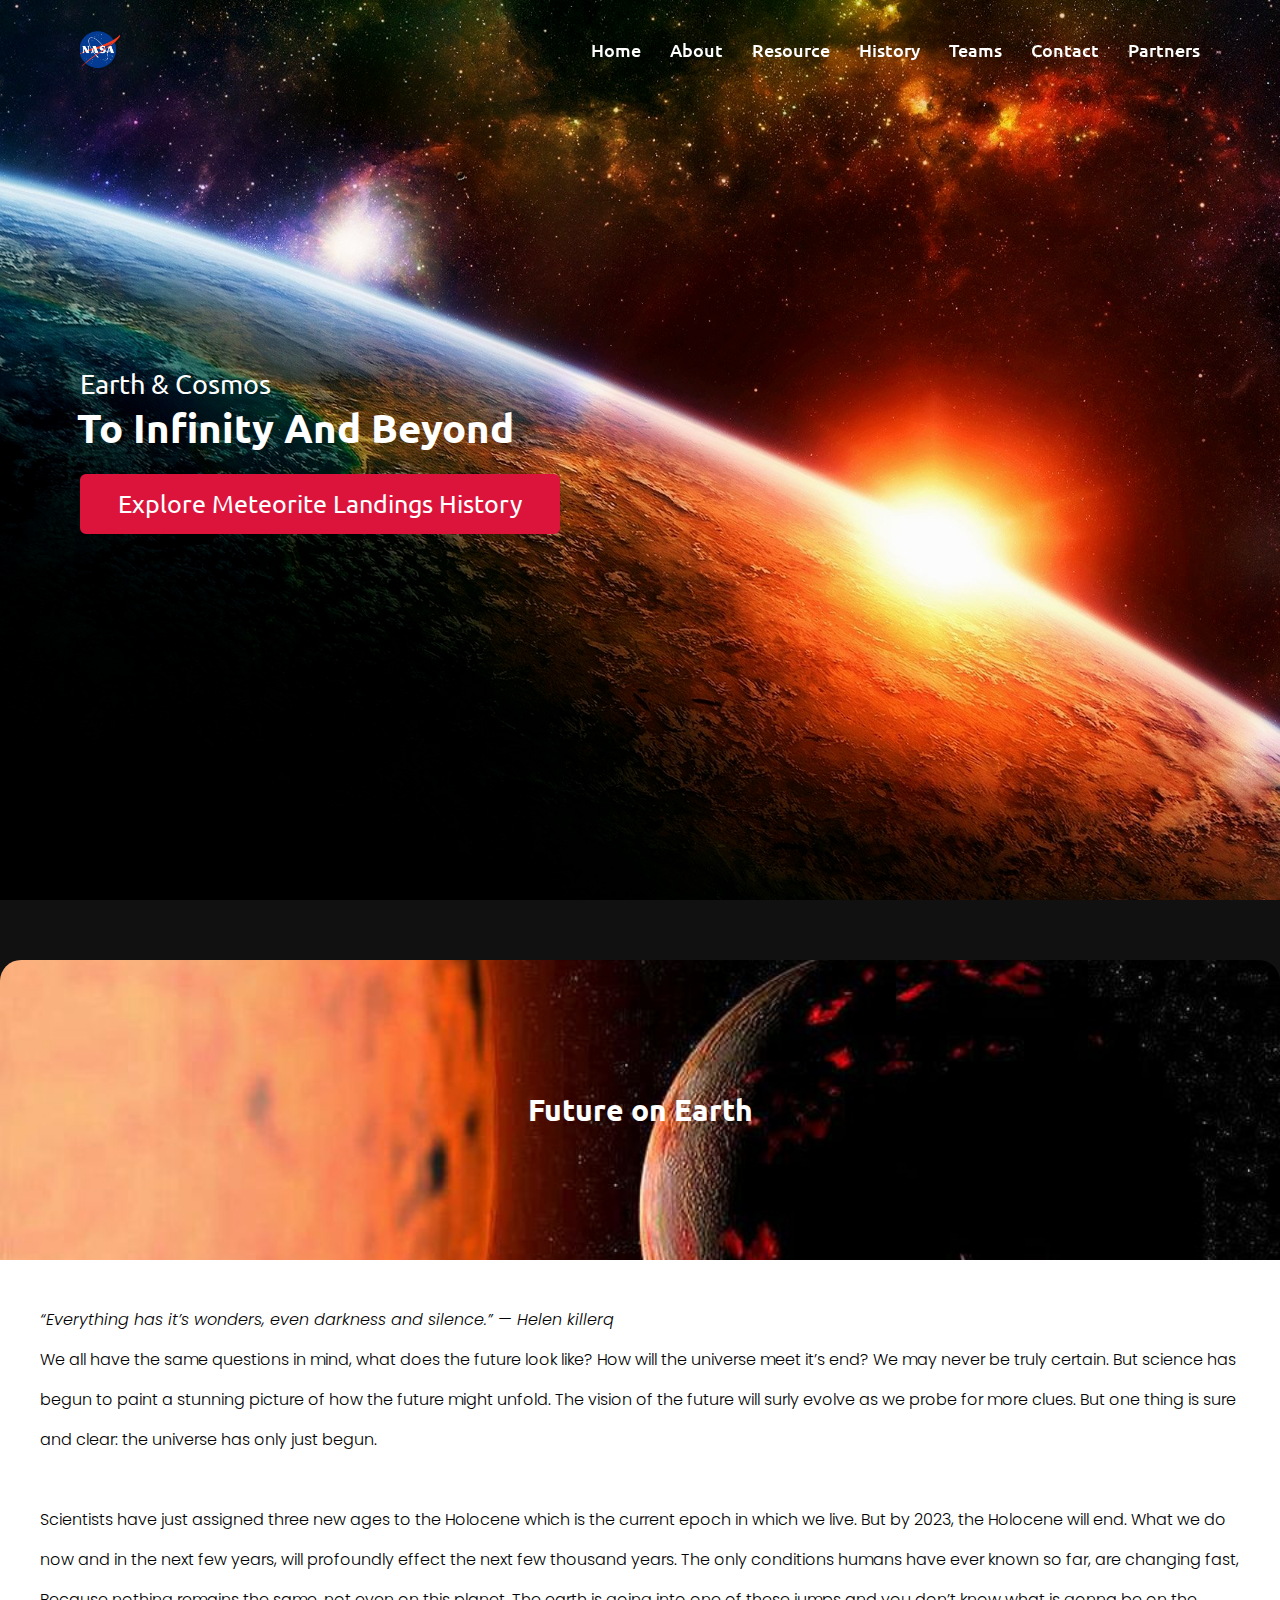
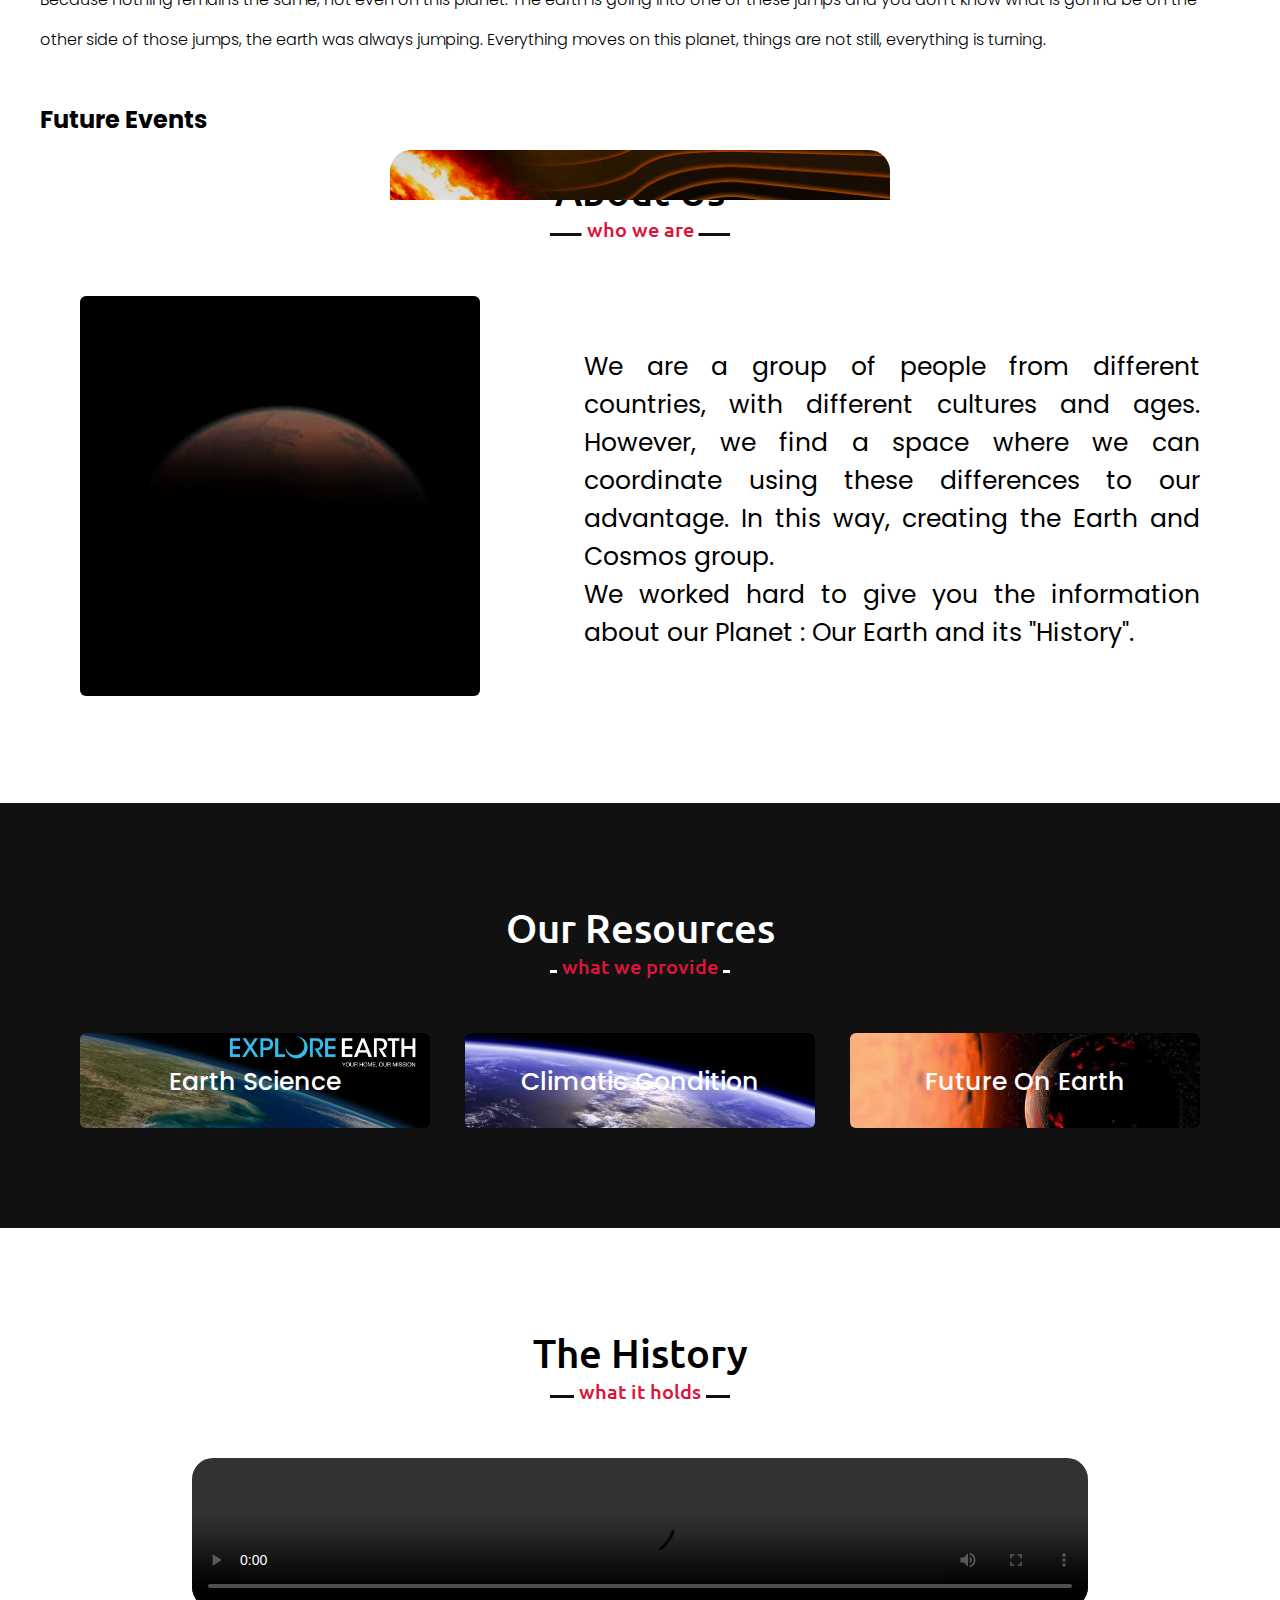
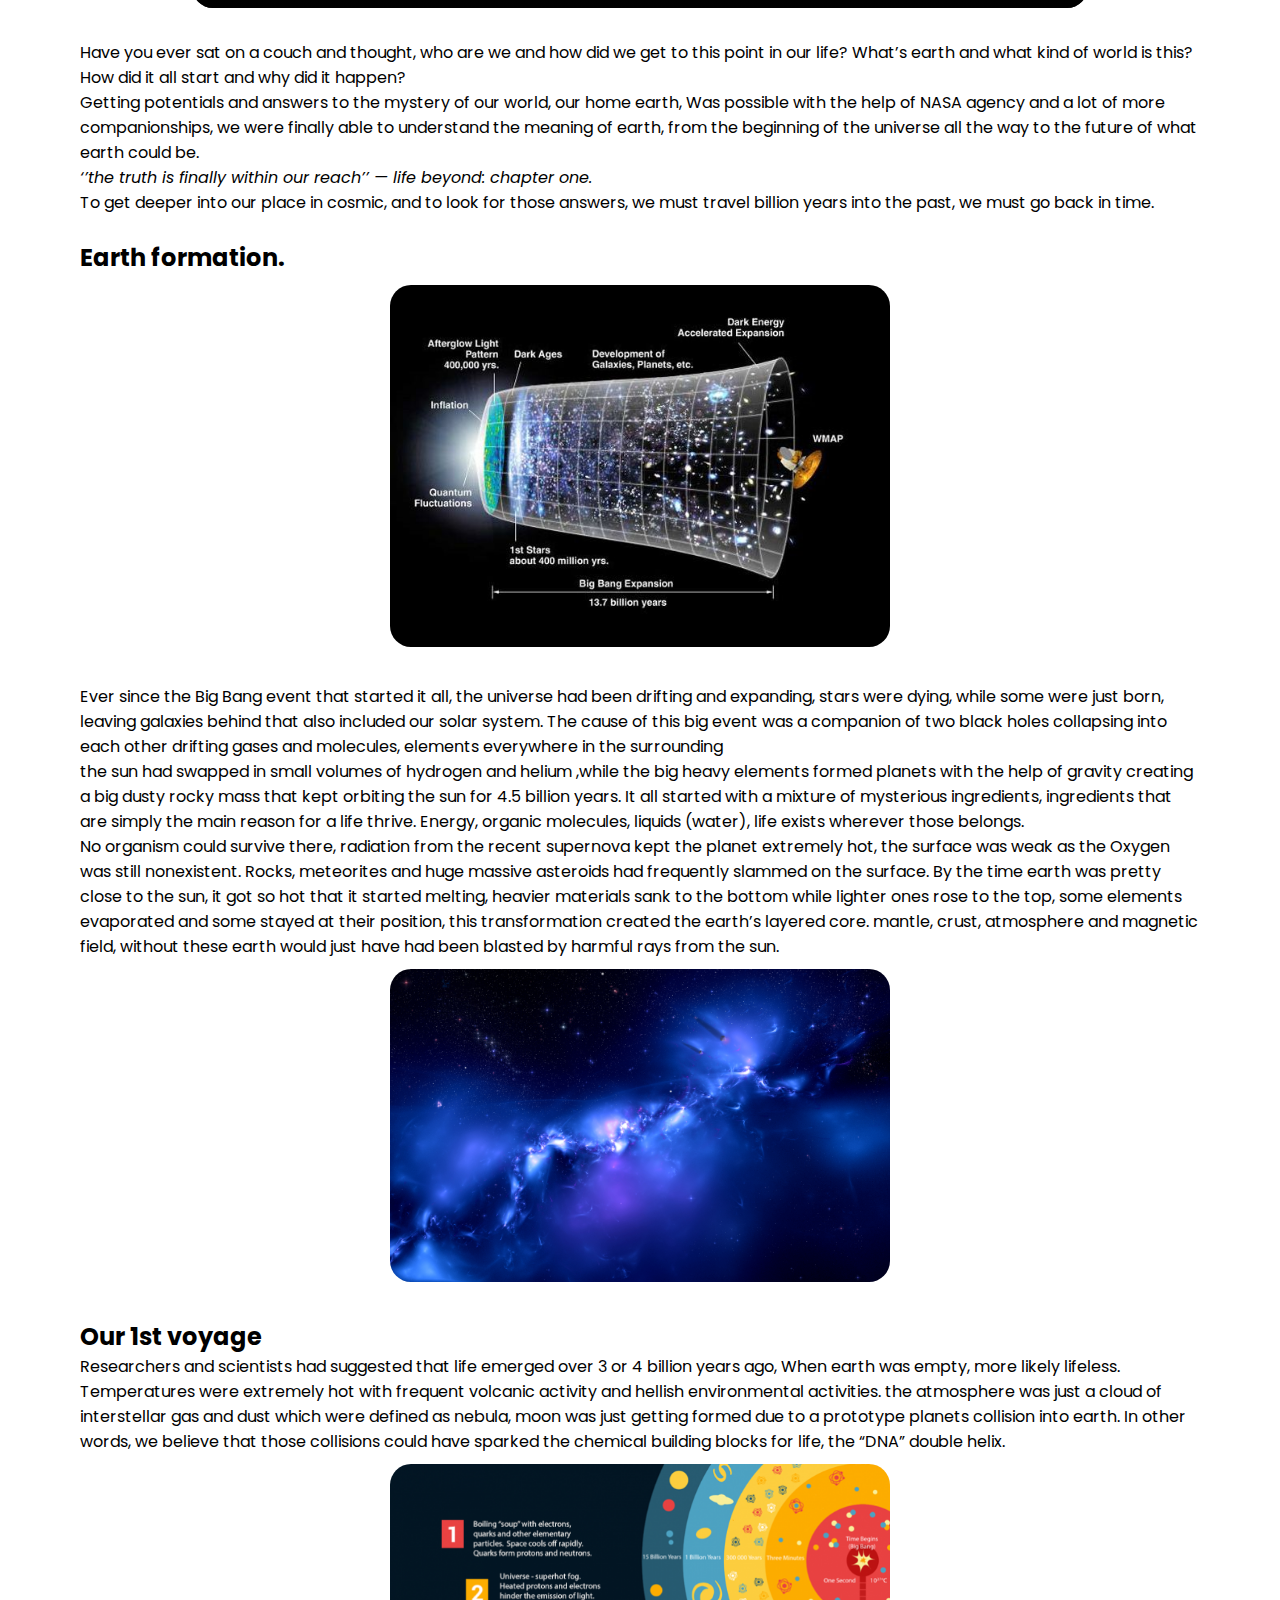
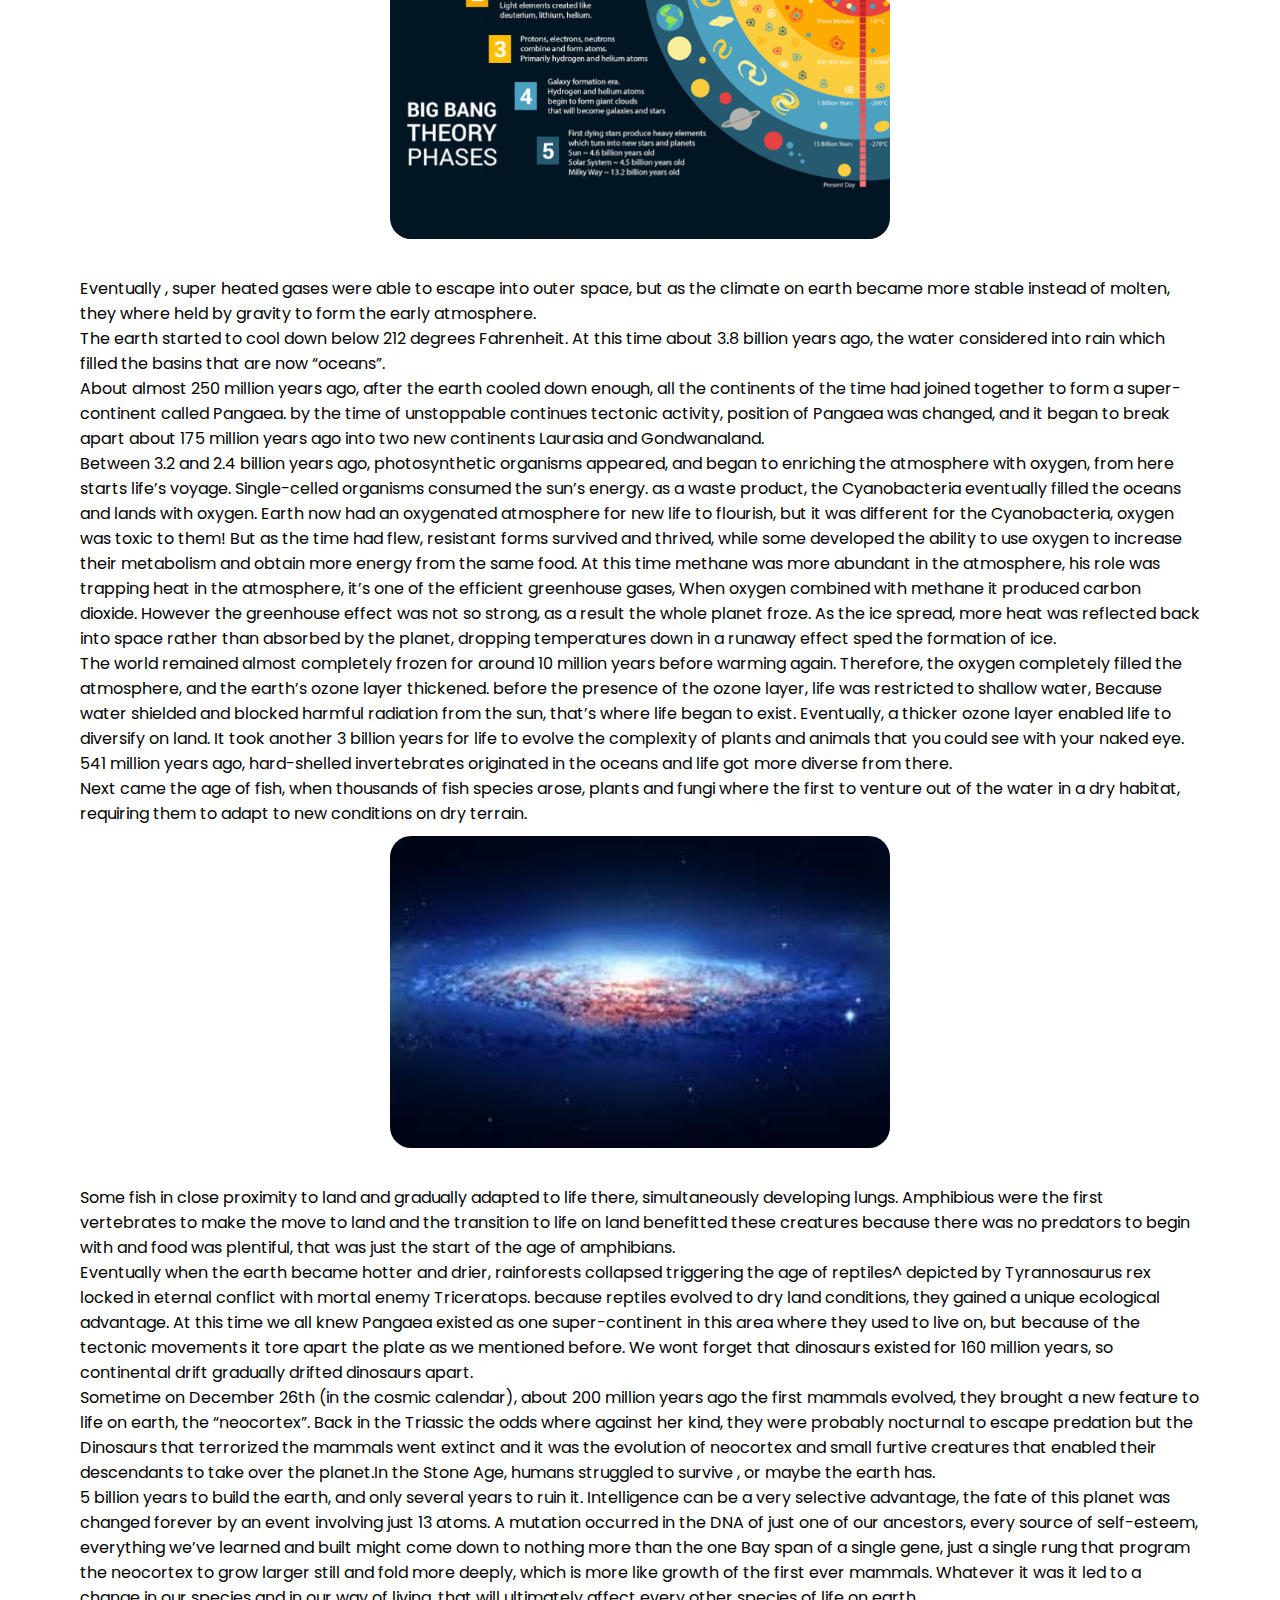
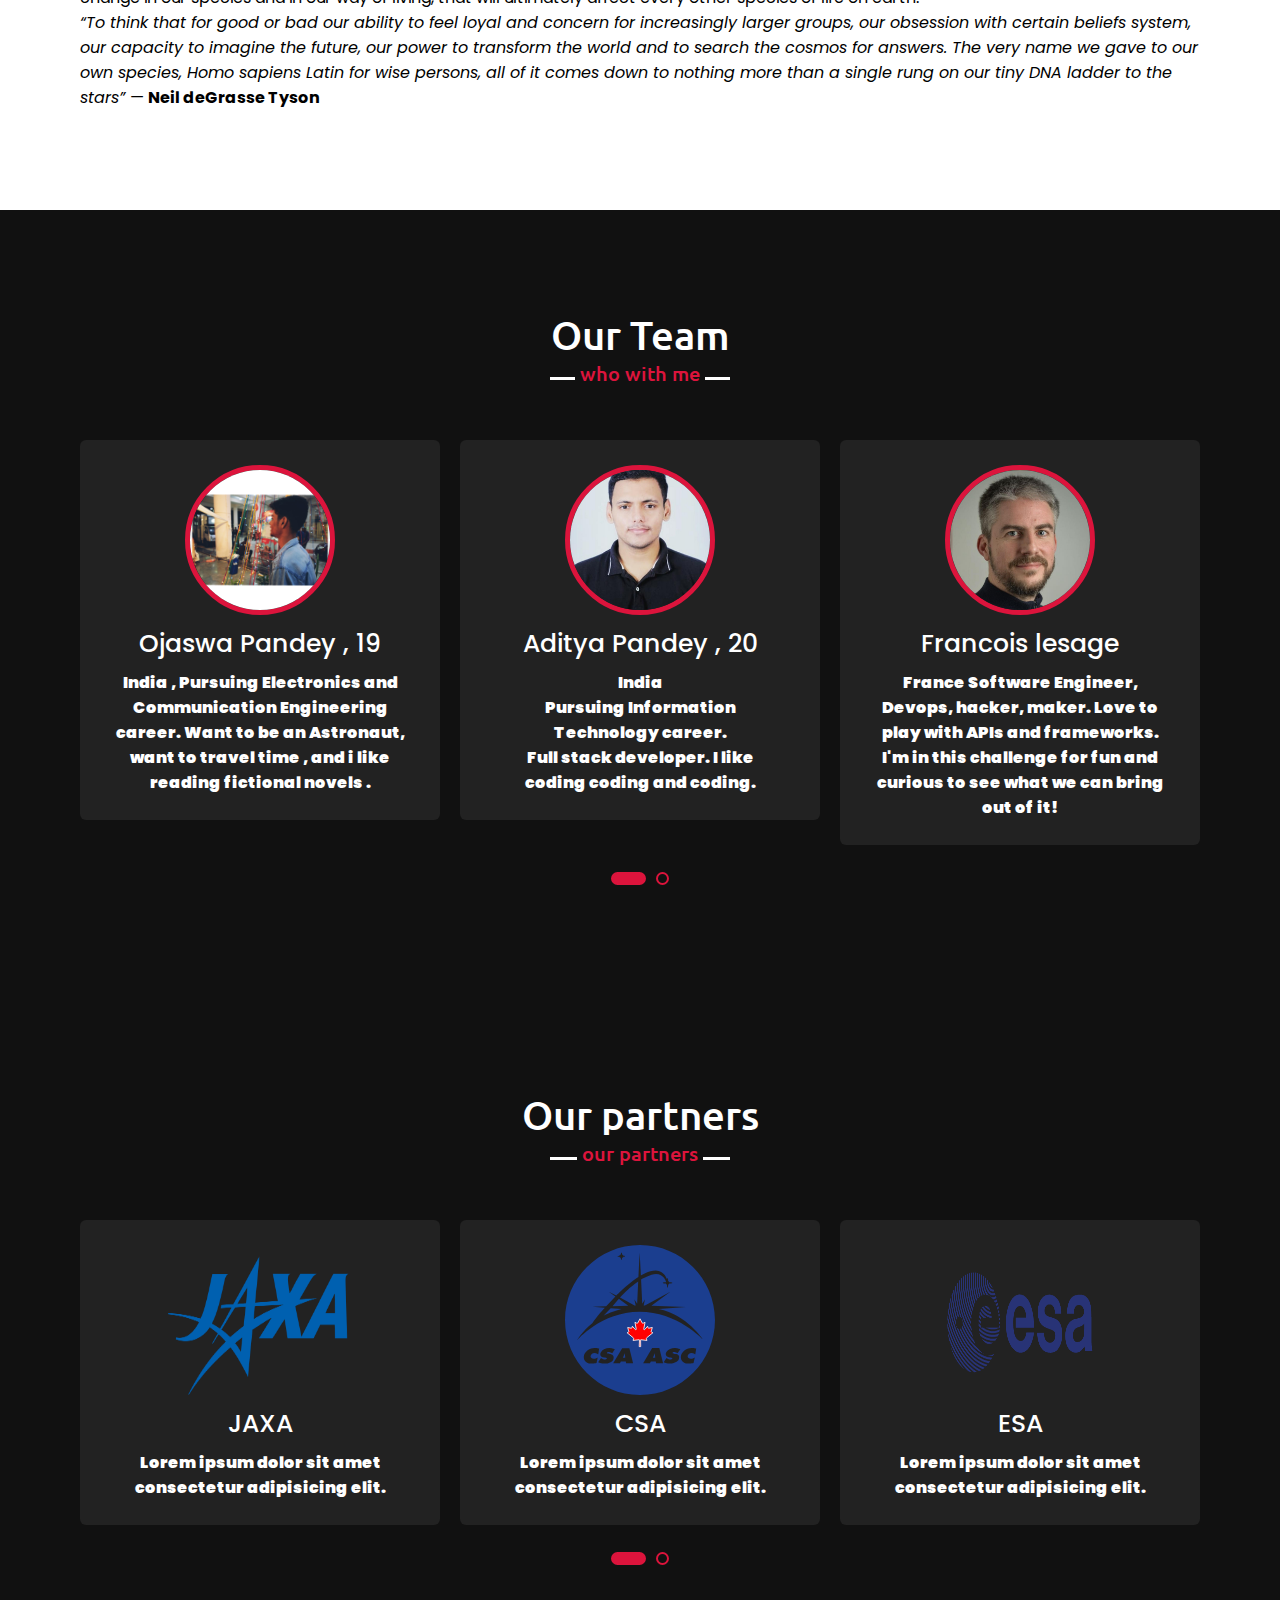
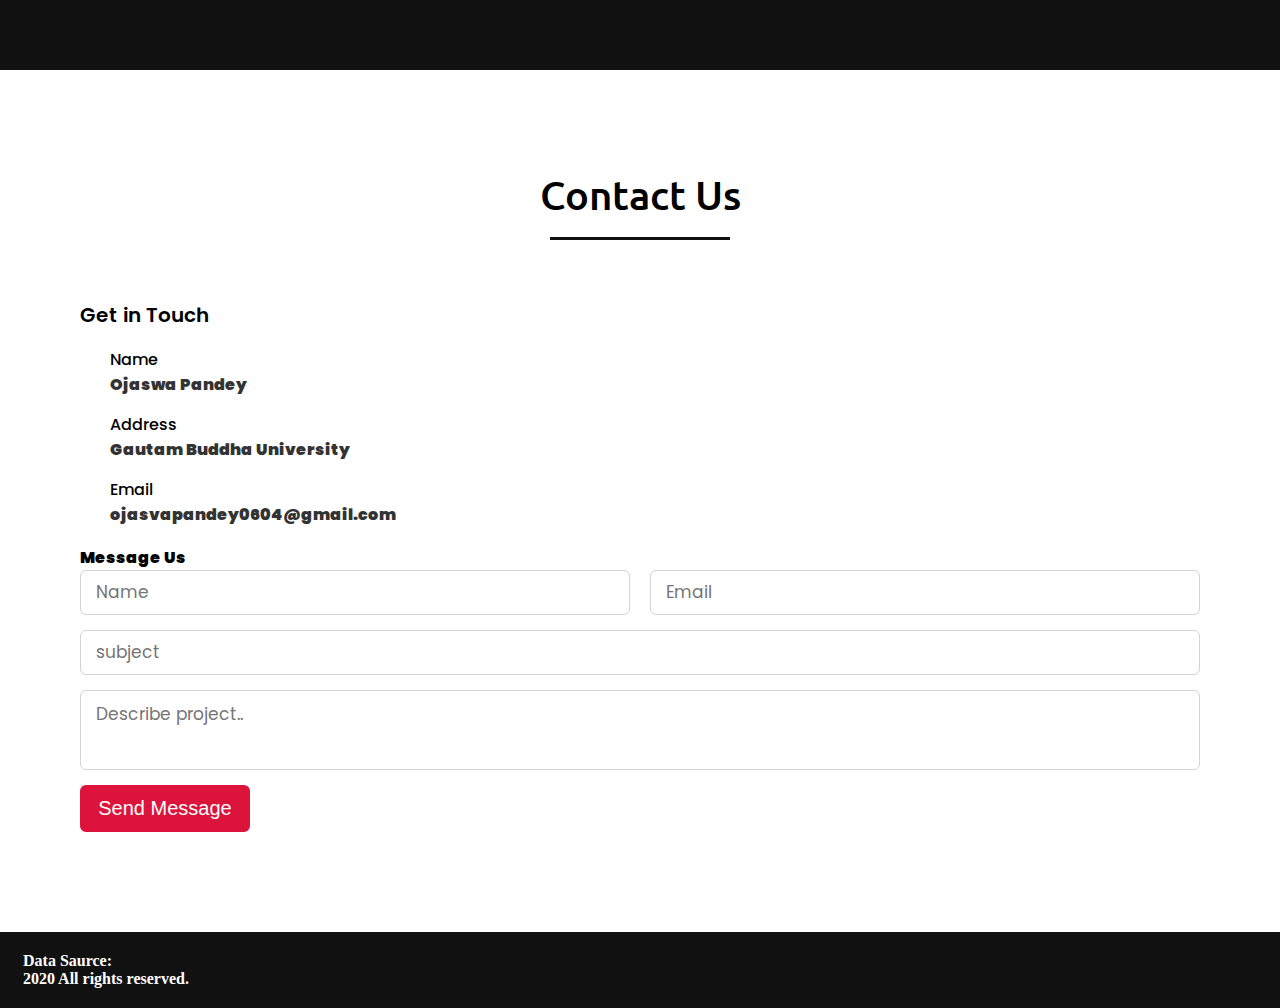
==== commit d6a38b2d: "new" ====
--- a/index.html
+++ b/index.html
@@ -399,7 +399,50 @@
         </div>
     </section>
 
-
+        <!-- sponsors section start -->
+    <section class="partners teams" id="partners">
+        <div class="max-width">
+            <h2 class="title">Our partners</h2>
+            <div class="carousel owl-carousel">
+                <a href="https://global.jaxa.jp/" target="_blank">
+                    <div class="card">
+                        <div class="sponsor box">
+                            <img src="images/1200px-Jaxa_logo.svg.png" alt="">
+                            <div class="text">JAXA</div>
+                            <p>Lorem ipsum dolor sit amet consectetur adipisicing elit.</p>
+                        </div>
+                    </div>
+                </a>
+                <a href="https://www.asc-csa.gc.ca/eng/" target="_blank">
+                    <div class="card">
+                        <div class="sponsor box">
+                            <img src="images/Canadian_Space_Agency_logo.svg" alt="">
+                            <div class="text">CSA</div>
+                            <p>Lorem ipsum dolor sit amet consectetur adipisicing elit.</p>
+                        </div>
+                    </div>
+                </a>
+                <a href="https://www.esa.int/" target="_blank">
+                    <div class="card">
+                        <div class="sponsor box">
+                            <img src="images/8213f1e4c62d2629_org.png" alt="">
+                            <div class="text">ESA</div>
+                            <p>Lorem ipsum dolor sit amet consectetur adipisicing elit.</p>
+                        </div>
+                    </div>
+                </a>
+                <a href="https://cnes.fr/en" target="_blank">
+                    <div class="card">
+                        <div class="sponsor box">
+                            <img src="images/Centre_national_d'études_spatiales_logo.png" alt="">
+                            <div class="text">CNES</div>
+                            <p>Lorem ipsum dolor sit amet consectetur adipisicing elit.</p>
+                        </div>
+                    </div>
+                </a>
+            </div>
+        </div>
+    </section>
     
     <!--contact section start-->
     <section class="contact" id="contact">
@@ -460,50 +503,7 @@
         </div>
     </section>
     
-        <!-- sponsors section start -->
-    <section class="partners teams" id="partners">
-        <div class="max-width">
-            <h2 class="title">Our partners</h2>
-            <div class="carousel owl-carousel">
-                <a href="https://global.jaxa.jp/" target="_blank">
-                    <div class="card">
-                        <div class="sponsor box">
-                            <img src="images/1200px-Jaxa_logo.svg.png" alt="">
-                            <div class="text">JAXA</div>
-                            <p>Lorem ipsum dolor sit amet consectetur adipisicing elit.</p>
-                        </div>
-                    </div>
-                </a>
-                <a href="https://www.asc-csa.gc.ca/eng/" target="_blank">
-                    <div class="card">
-                        <div class="sponsor box">
-                            <img src="images/Canadian_Space_Agency_logo.svg" alt="">
-                            <div class="text">CSA</div>
-                            <p>Lorem ipsum dolor sit amet consectetur adipisicing elit.</p>
-                        </div>
-                    </div>
-                </a>
-                <a href="https://www.esa.int/" target="_blank">
-                    <div class="card">
-                        <div class="sponsor box">
-                            <img src="images/8213f1e4c62d2629_org.png" alt="">
-                            <div class="text">ESA</div>
-                            <p>Lorem ipsum dolor sit amet consectetur adipisicing elit.</p>
-                        </div>
-                    </div>
-                </a>
-                <a href="https://cnes.fr/en" target="_blank">
-                    <div class="card">
-                        <div class="sponsor box">
-                            <img src="images/Centre_national_d'études_spatiales_logo.png" alt="">
-                            <div class="text">CNES</div>
-                            <p>Lorem ipsum dolor sit amet consectetur adipisicing elit.</p>
-                        </div>
-                    </div>
-                </a>
-            </div>
-        </div>
-    </section>
+
 
     <div class="wrap_article earthScience">
         <div class="wrapbody">
--- a/style.css
+++ b/style.css
@@ -369,7 +369,7 @@
     color: #ffffff;
     min-height: 500px;
     font-family: "Ubuntu", sans-serif;
-    transition: all 1000ms;
+    transition: all 900ms;
 }
 .home .max-width {
     margin: auto 0 auto 30px;
@@ -416,6 +416,7 @@
 section {
     padding: 100px 0;
 }
+
 .about,
 .resources,
 .history,
@@ -424,6 +425,7 @@
 .covid,
 .sponsor footer {
     font-family: "Poppins", sans-serif;
+
 }
 .about .about-content,
 .resources .res-content,
@@ -516,6 +518,7 @@
 }
 .about .about-content .right p {
     text-align: justify;
+    font-size: 25px;
 }
 
 .about .about-content .right a {
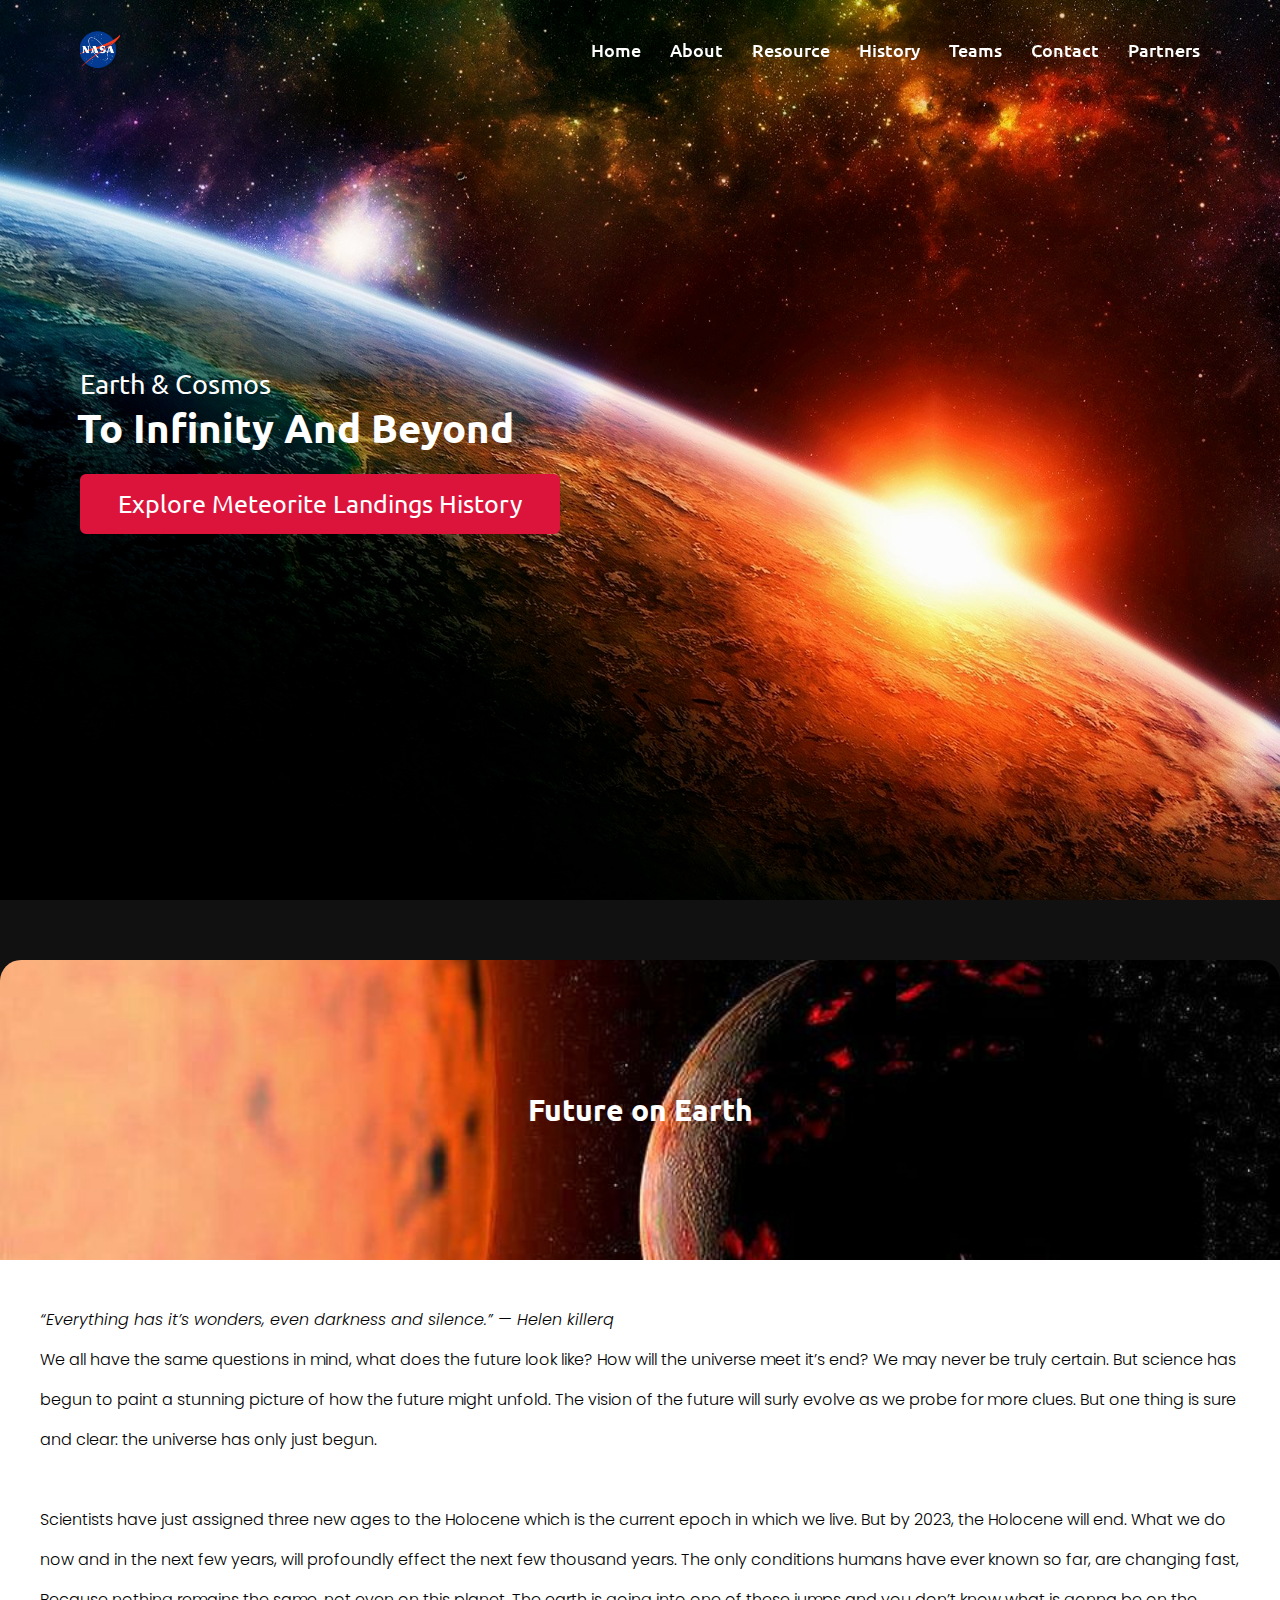
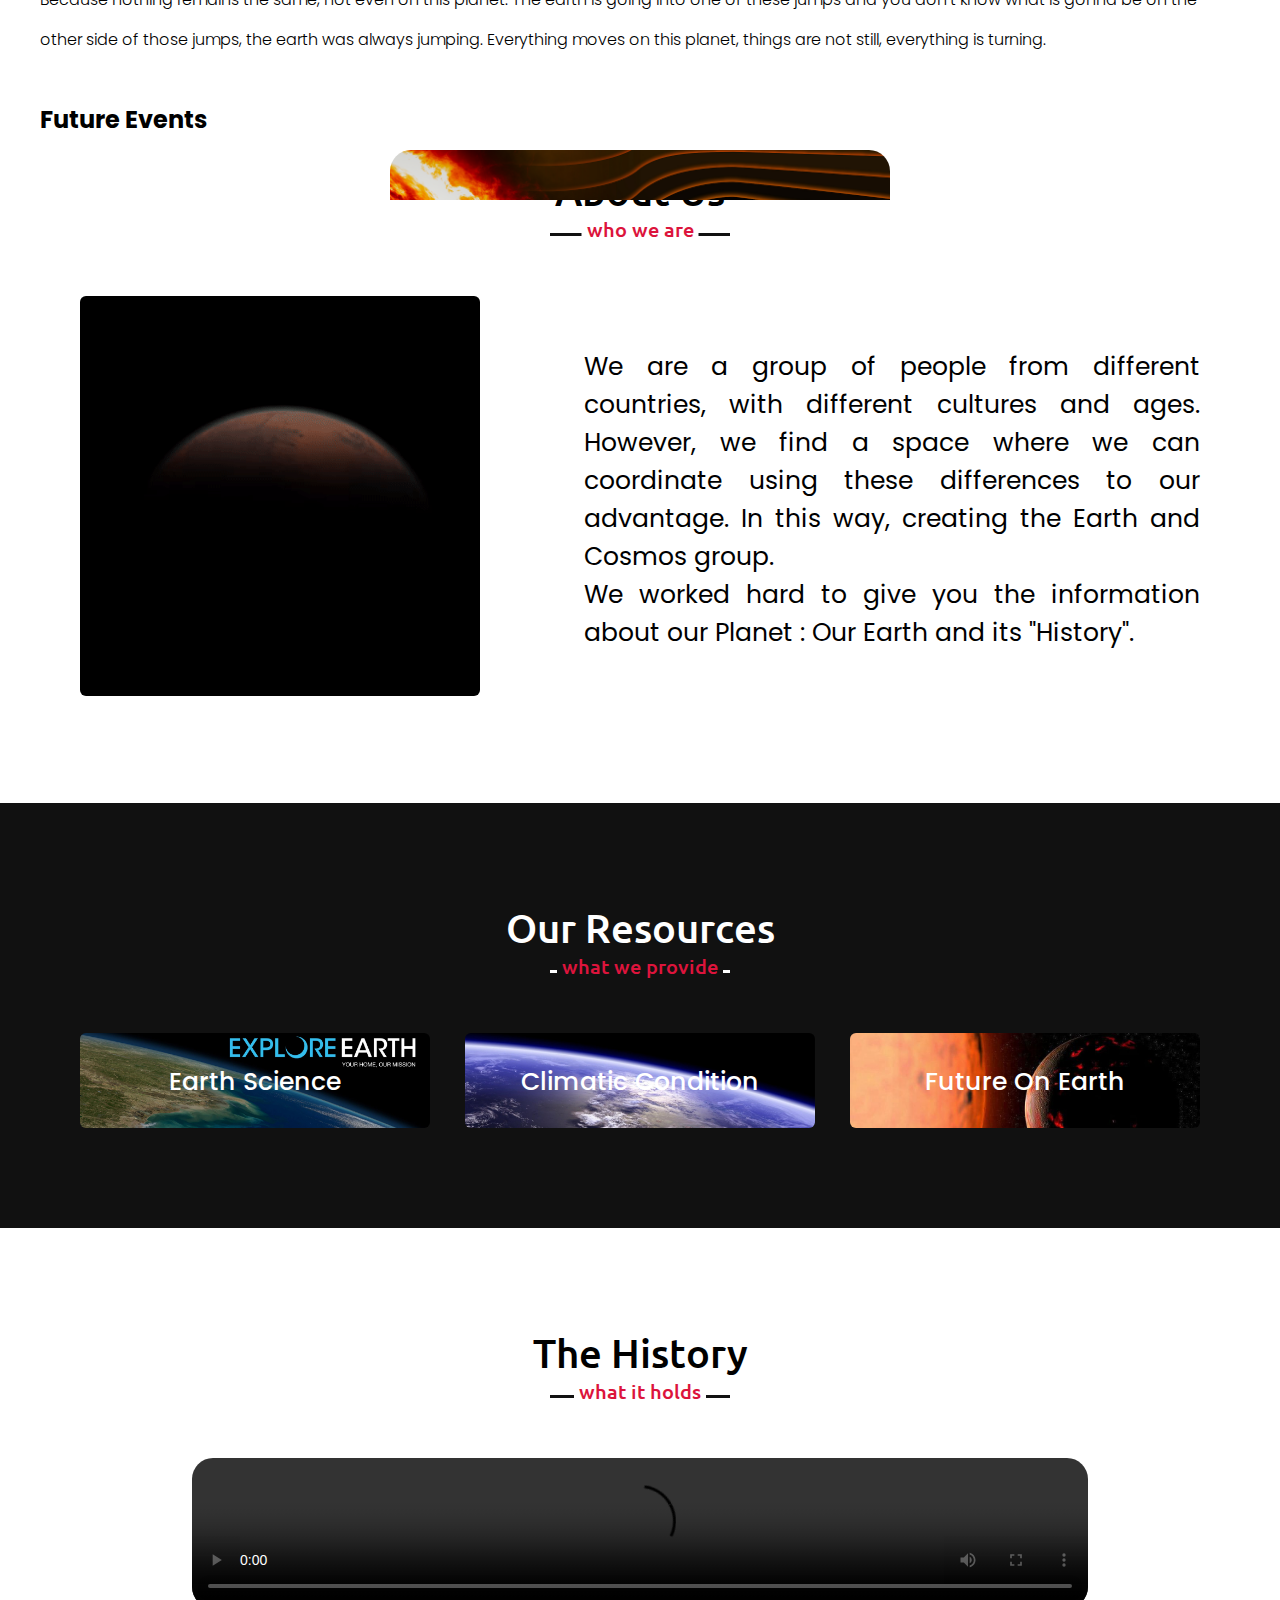
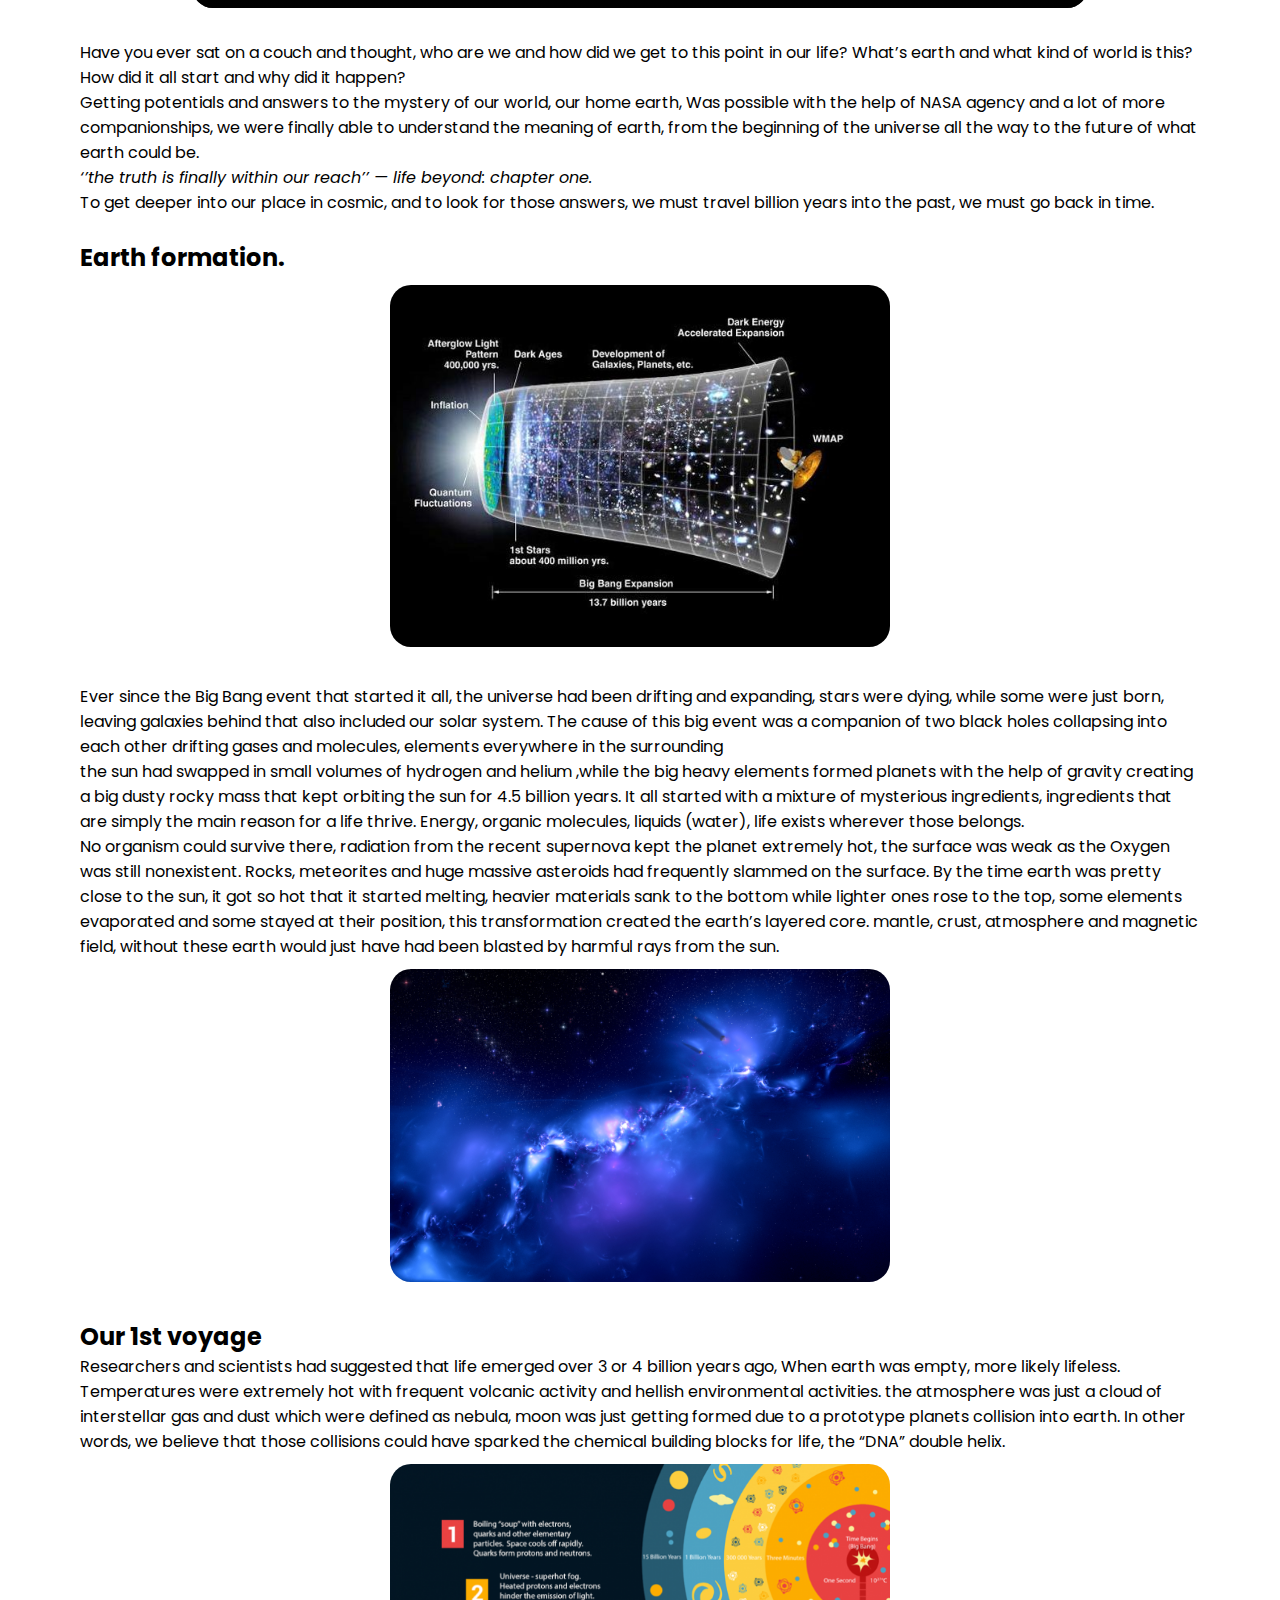
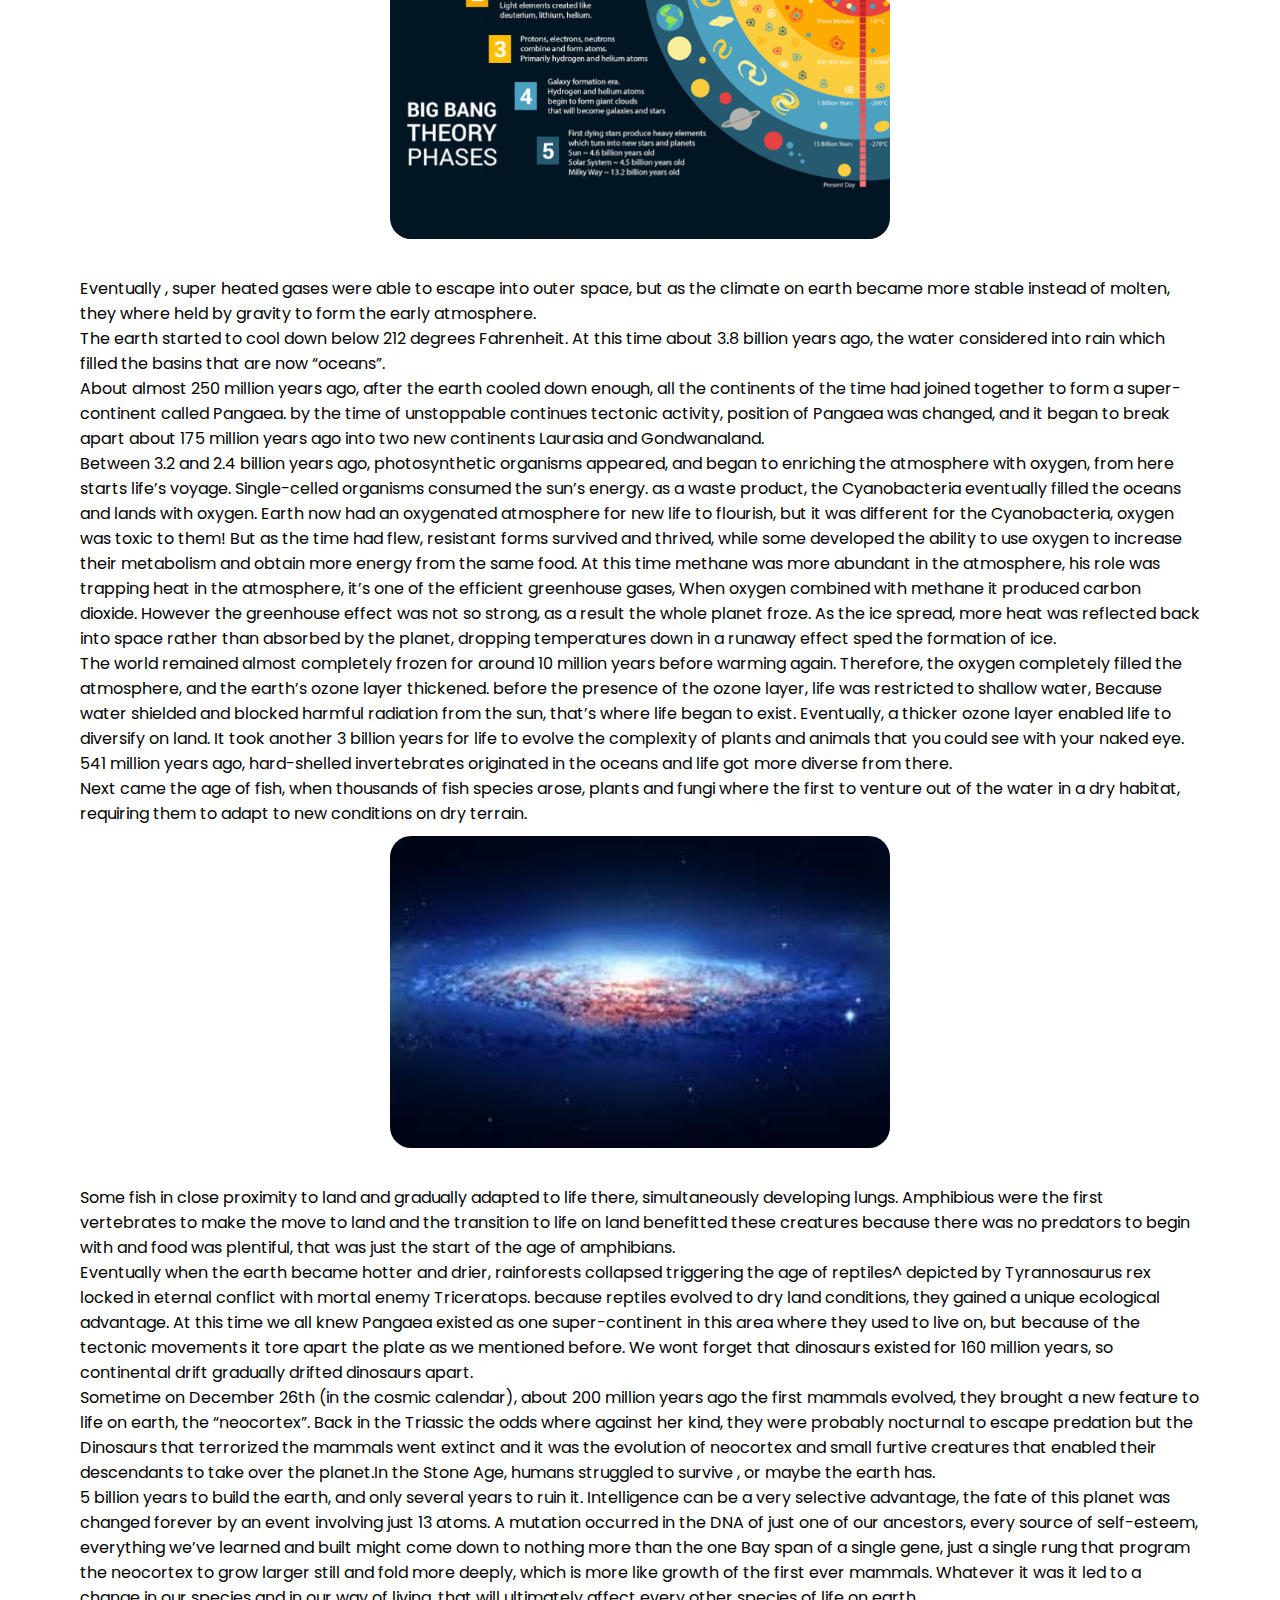
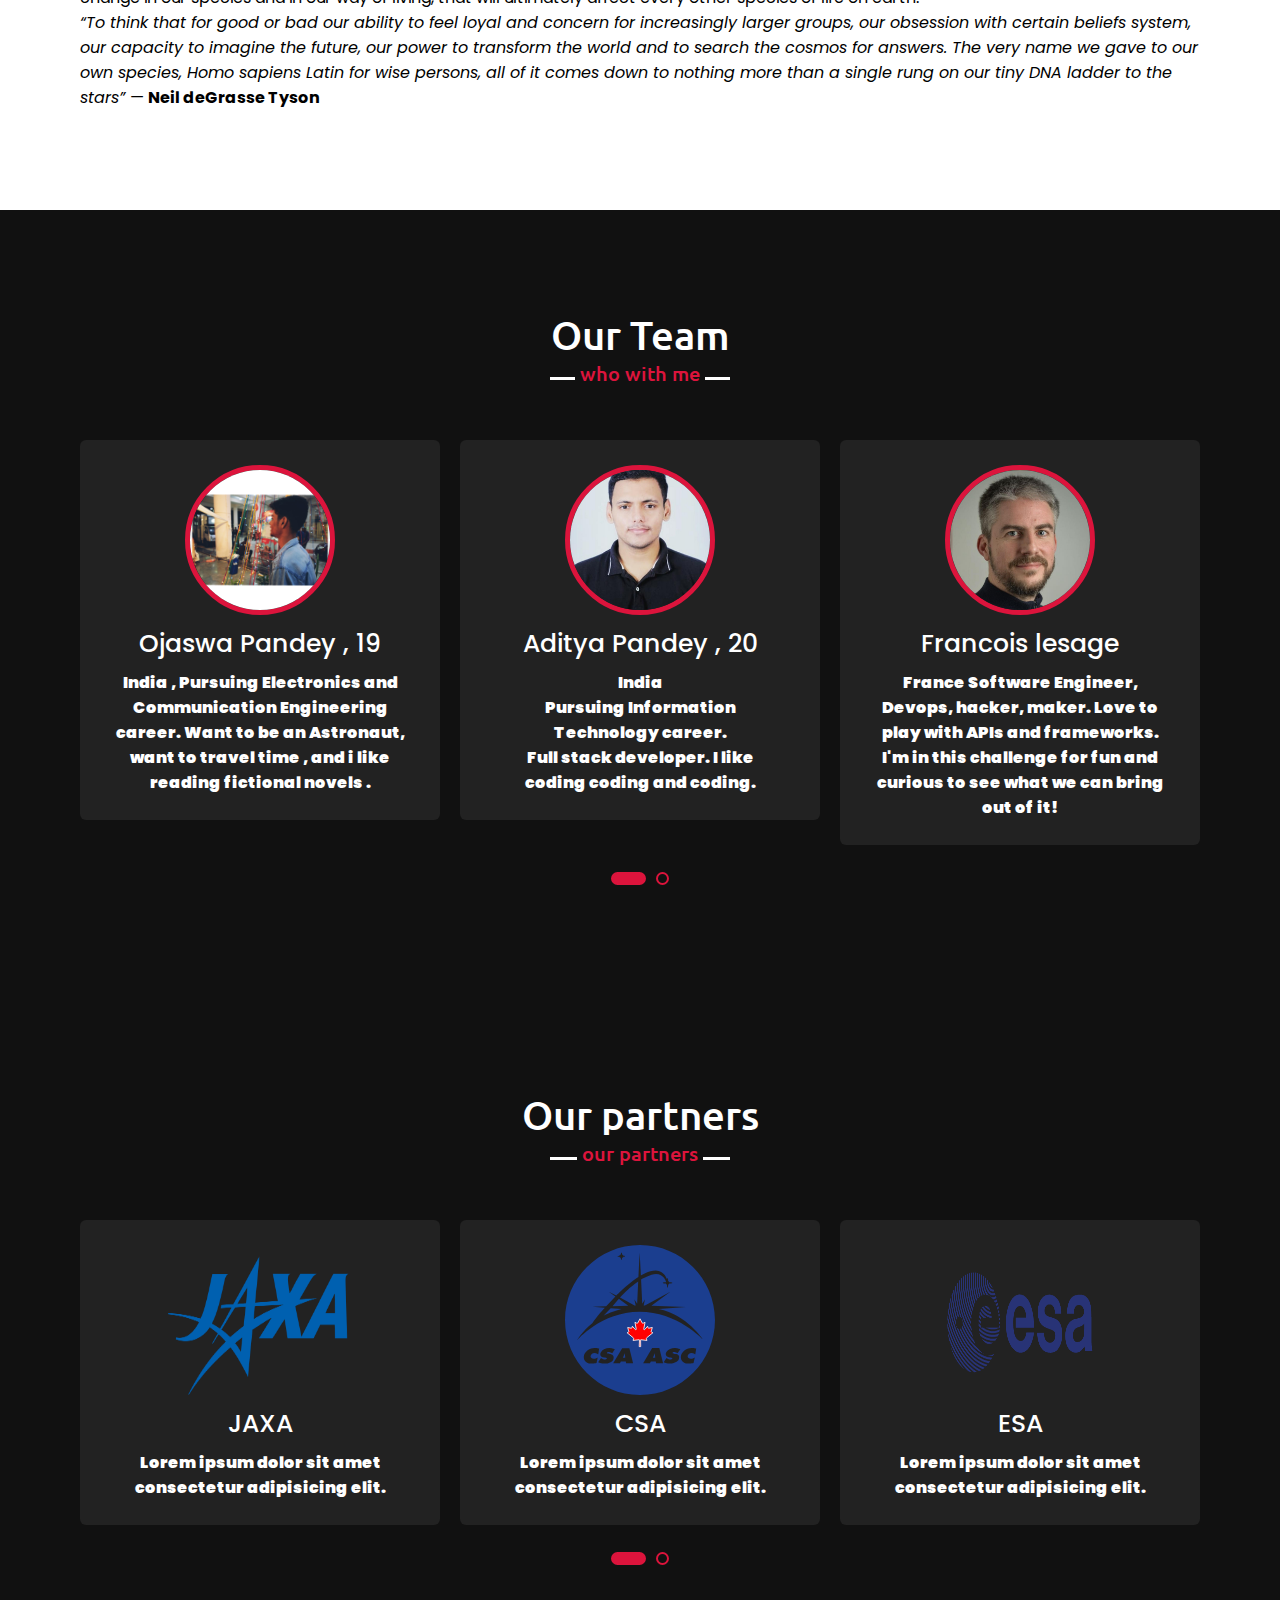
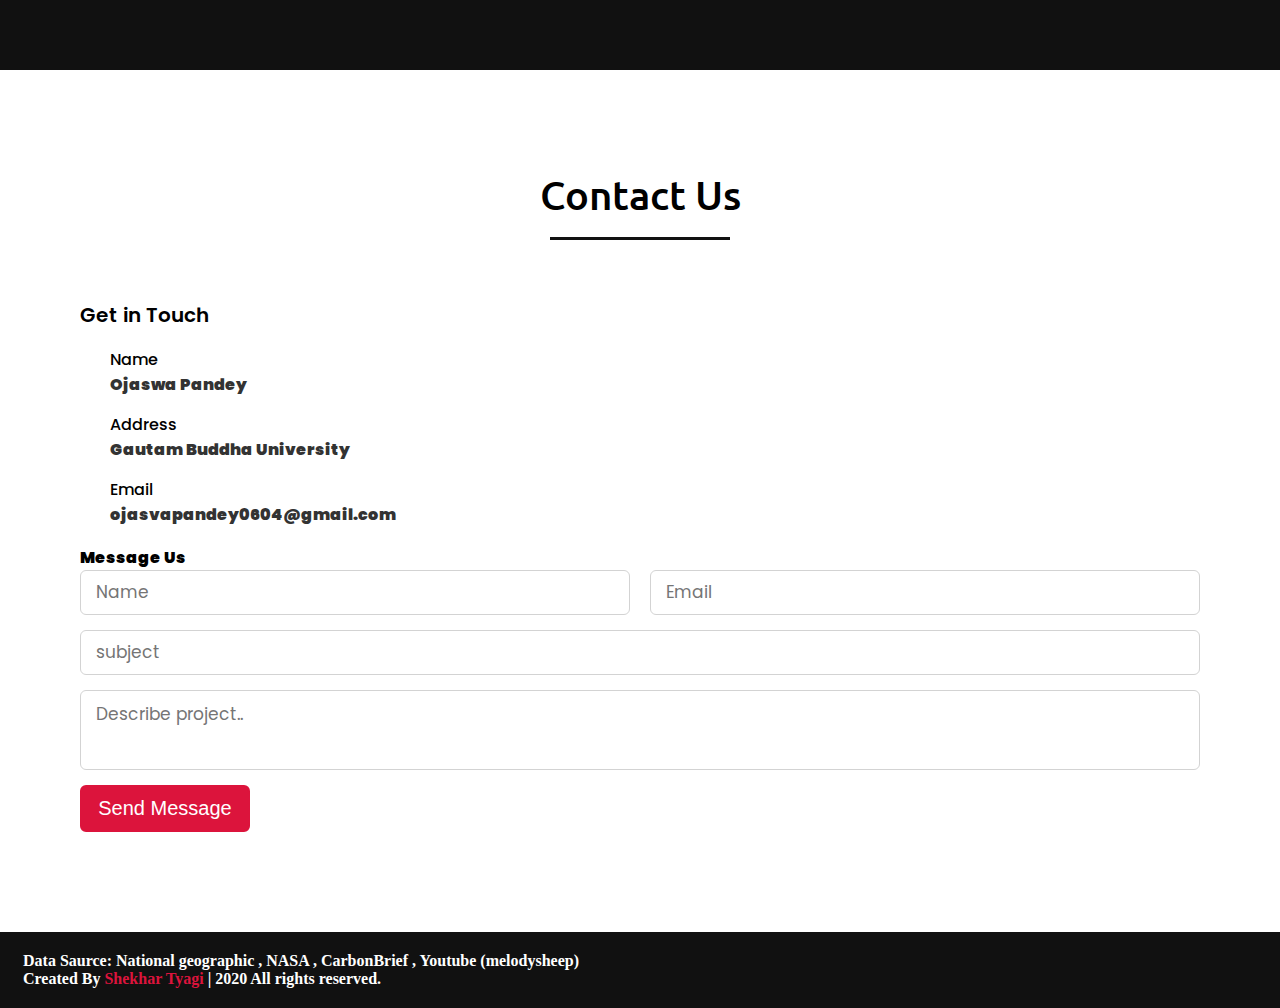
==== commit 5065ef36: "new" ====
--- a/index.html
+++ b/index.html
@@ -718,9 +718,20 @@
     <!--footer section start--->
     <footer>
         <p>
-            Data Saurce: <a href=""></a>
+            Data Saurce: 
+            <a href="www.nationalgeographic.com">
+                National geographic
+            </a>,
+            <a href="www.nasa.gov">NASA</a>
+            , 
+            <a href="www.carbonbrief.org">
+                CarbonBrief 
+            </a>,
+            <a href="https://www.youtube.com/results?search_query=our+story+in+1+minute">
+                Youtube (melodysheep)
+            </a>
         </p>
-        <span class="far fa-copyright"></span>2020 All rights reserved.</span>
+        <span>Created By <a href="https://github.io/notshekhar">Shekhar Tyagi</a>  | <span class="far fa-copyright"></span>2020 All rights reserved.</span>
     </footer>
 
     <script src="./js/main.js"></script>
--- a/style.css
+++ b/style.css
@@ -573,6 +573,9 @@
     text-align: center;
     transition: all 0.3s ease; */
 }
+footer a{
+    color: white;
+}
 .resources .res-content .cards {
     background-size: cover;
     background-position: center;
@@ -581,6 +584,7 @@
     border-radius: 6px;
     padding: 25px 35px;
     text-align: center;
+    height: 300px;
     transition: all 400ms ease;
 }
 
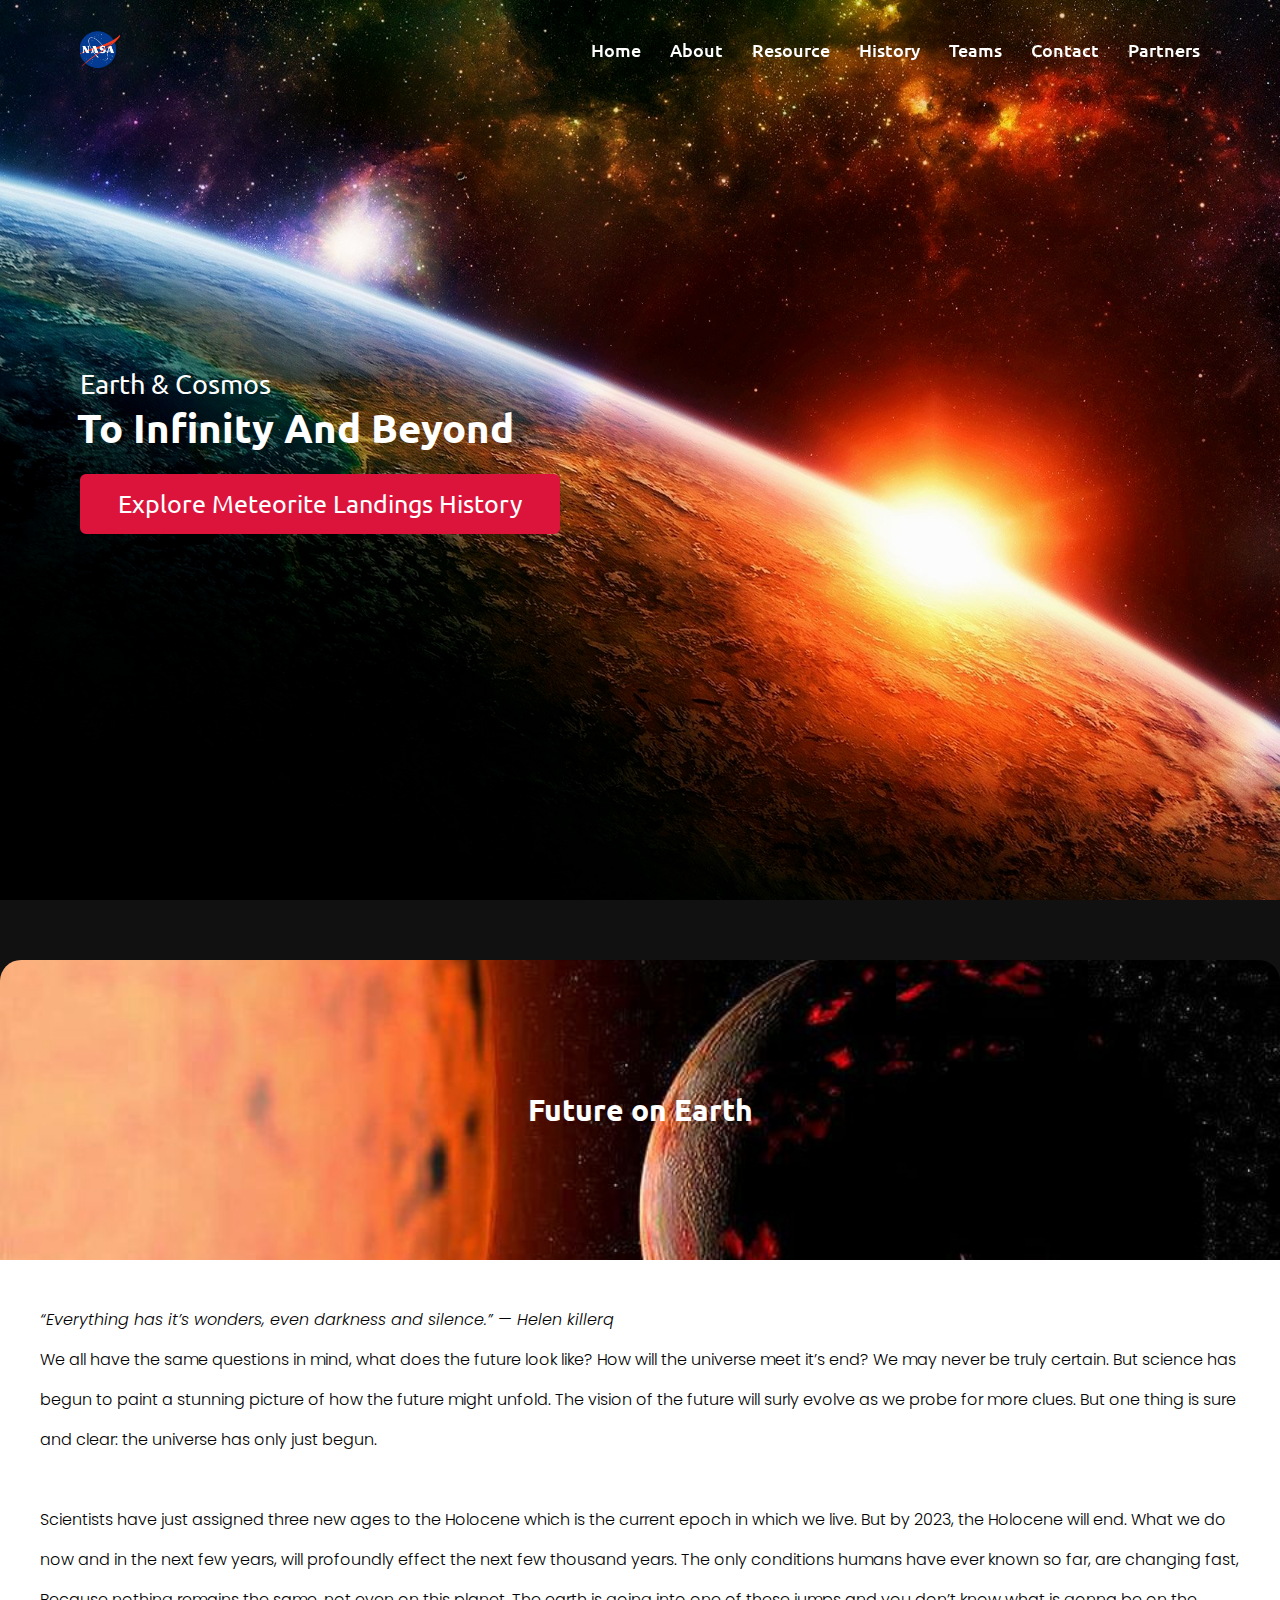
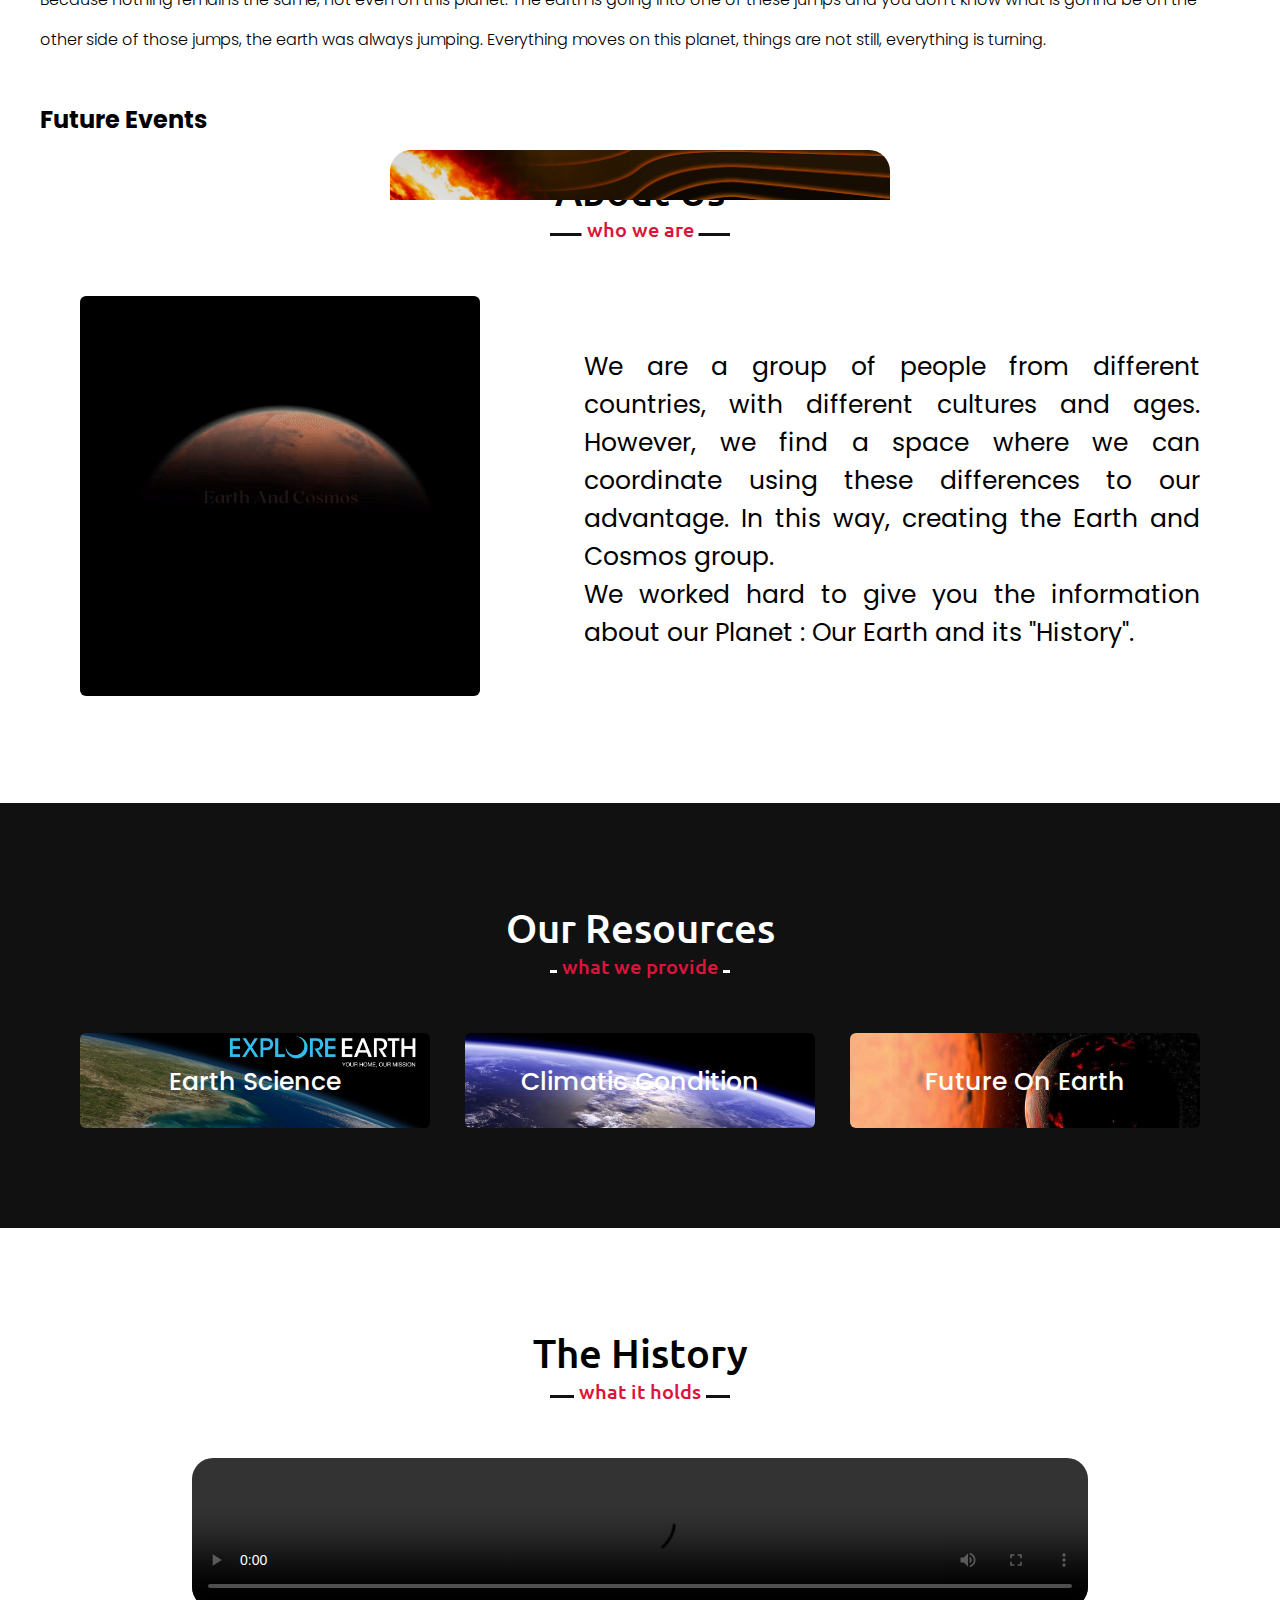
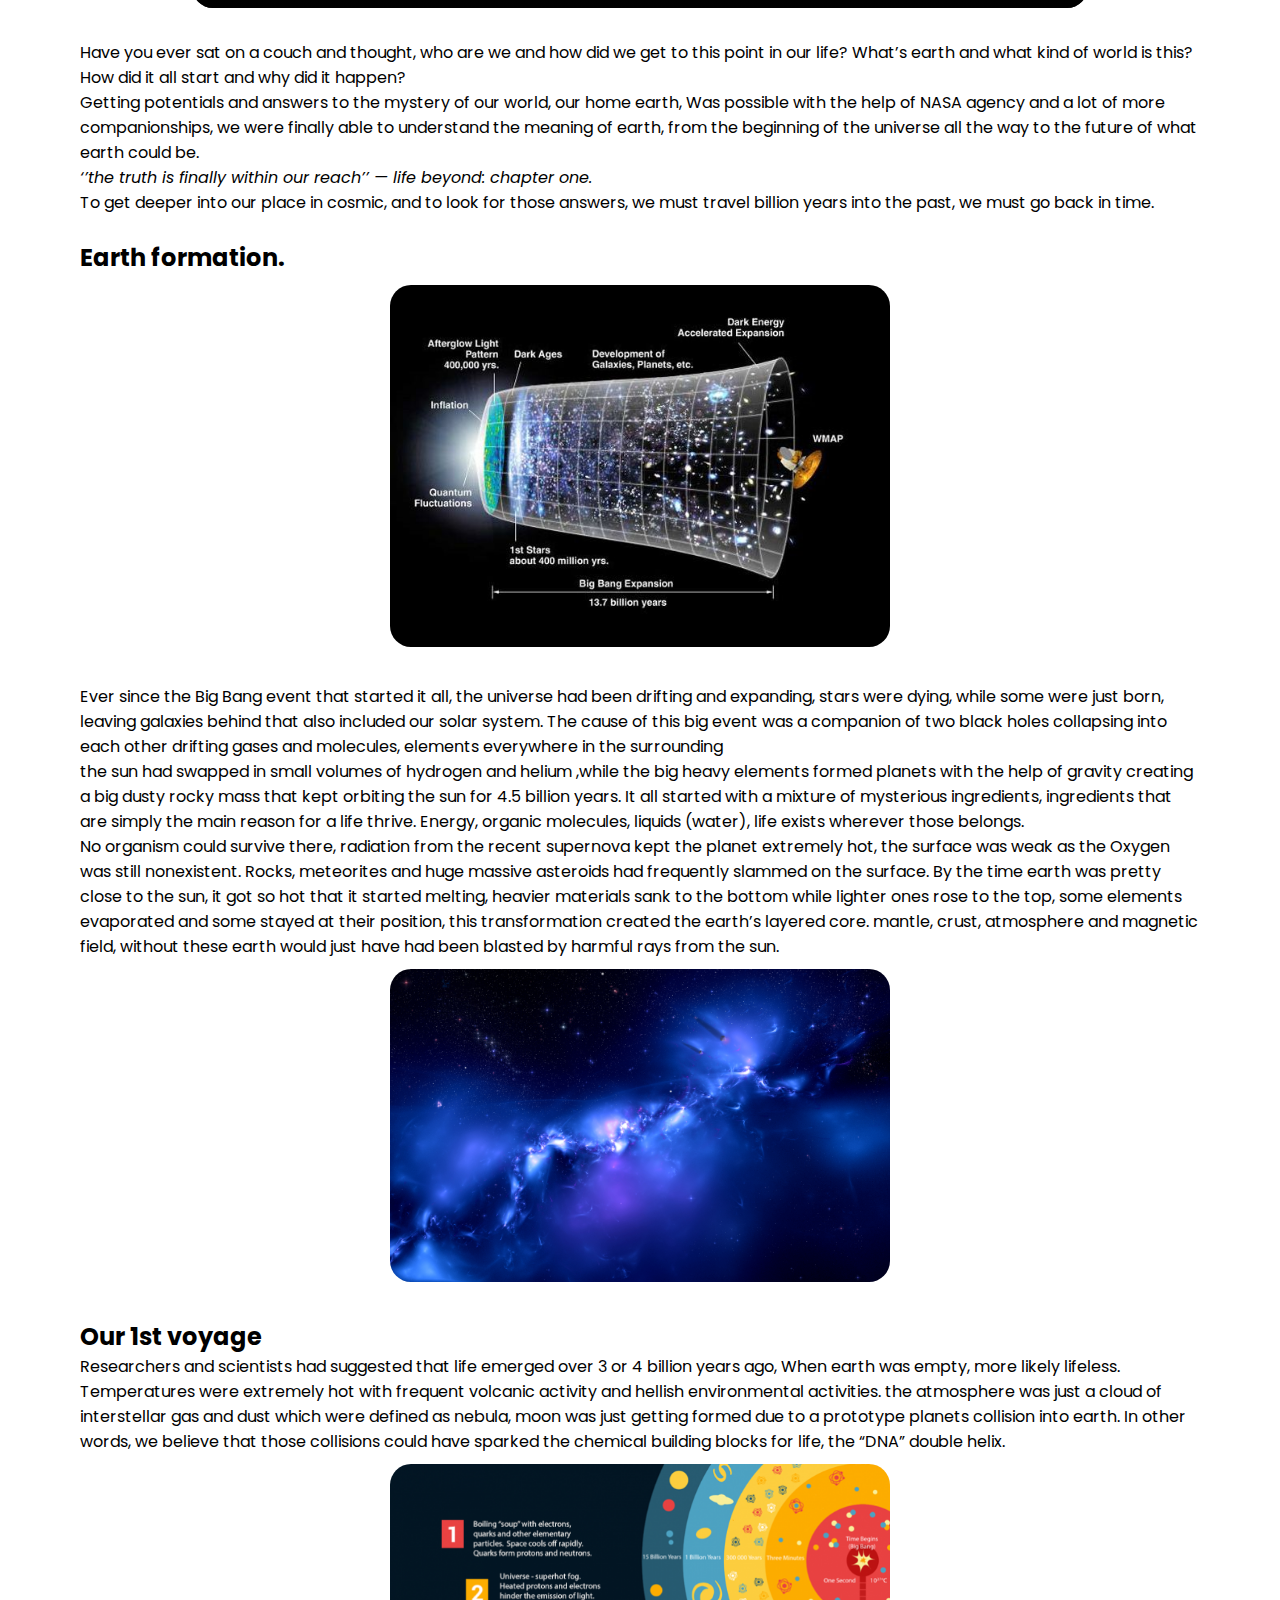
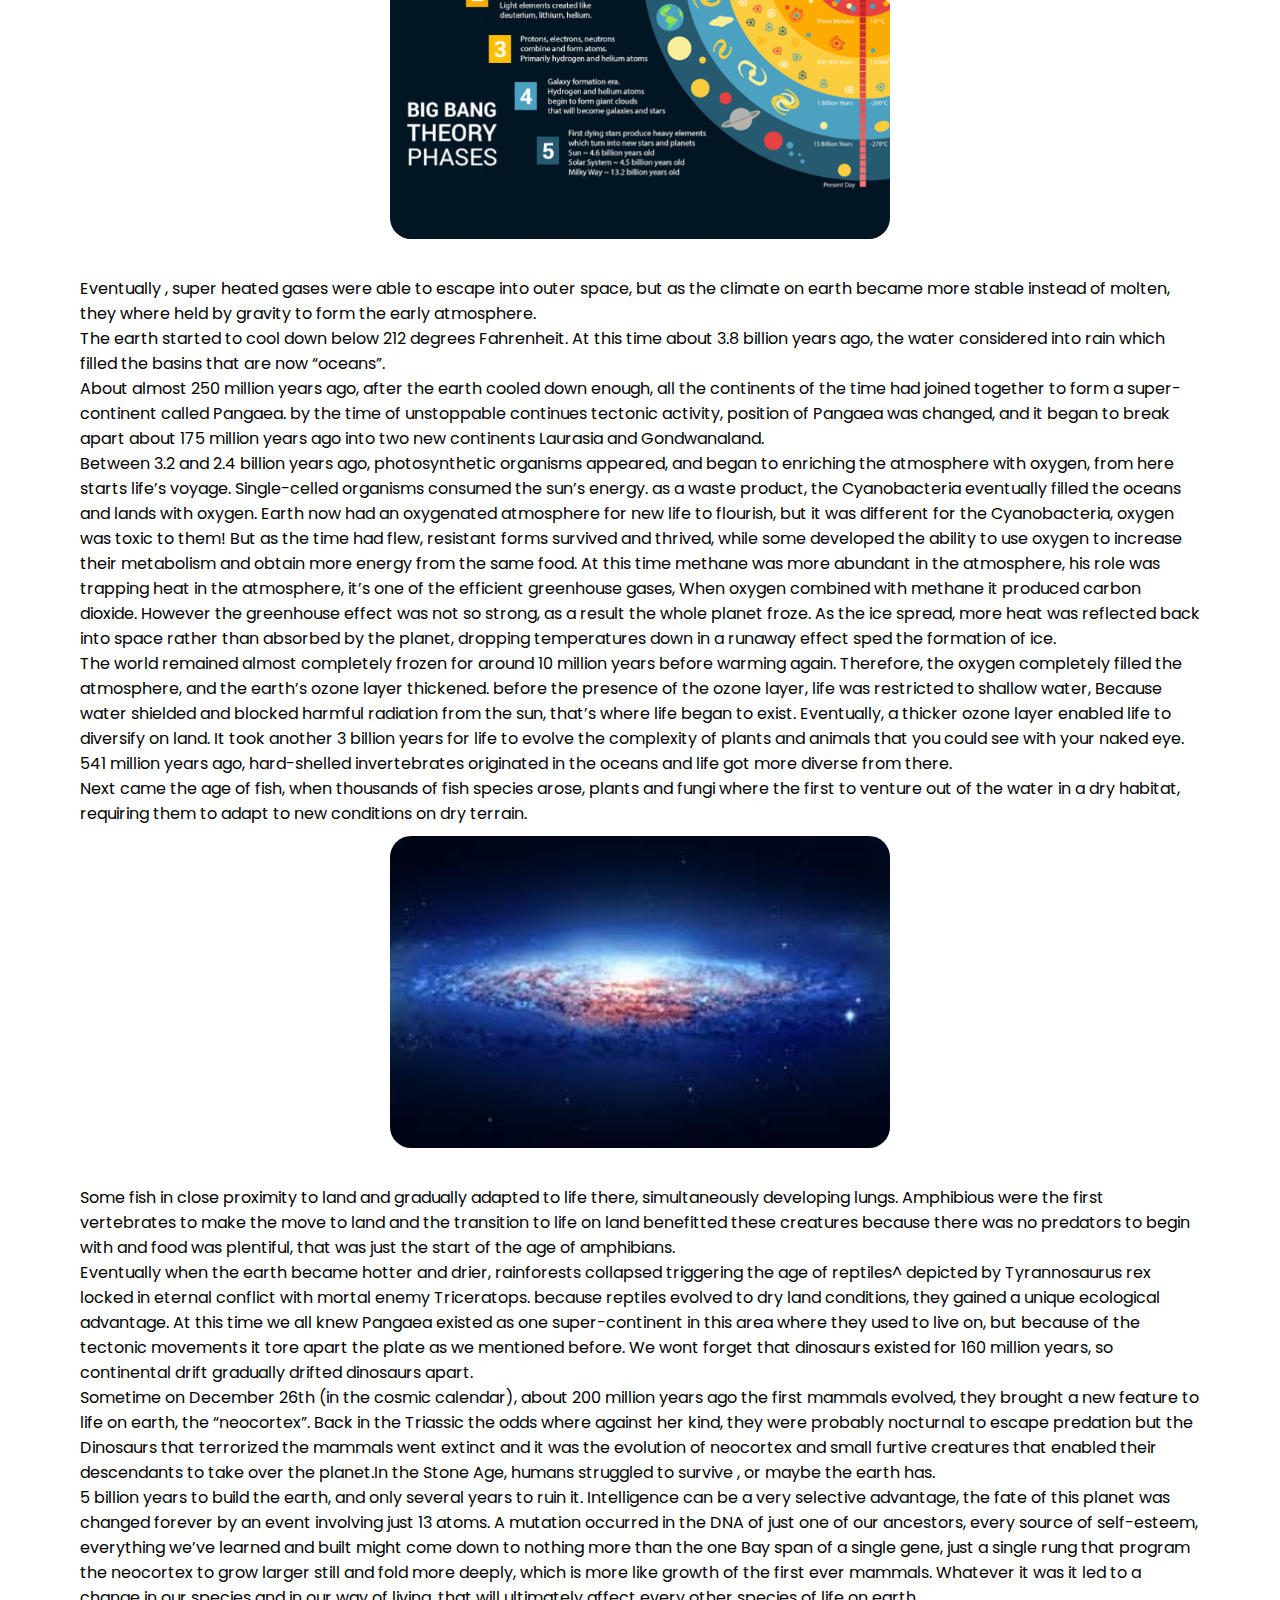
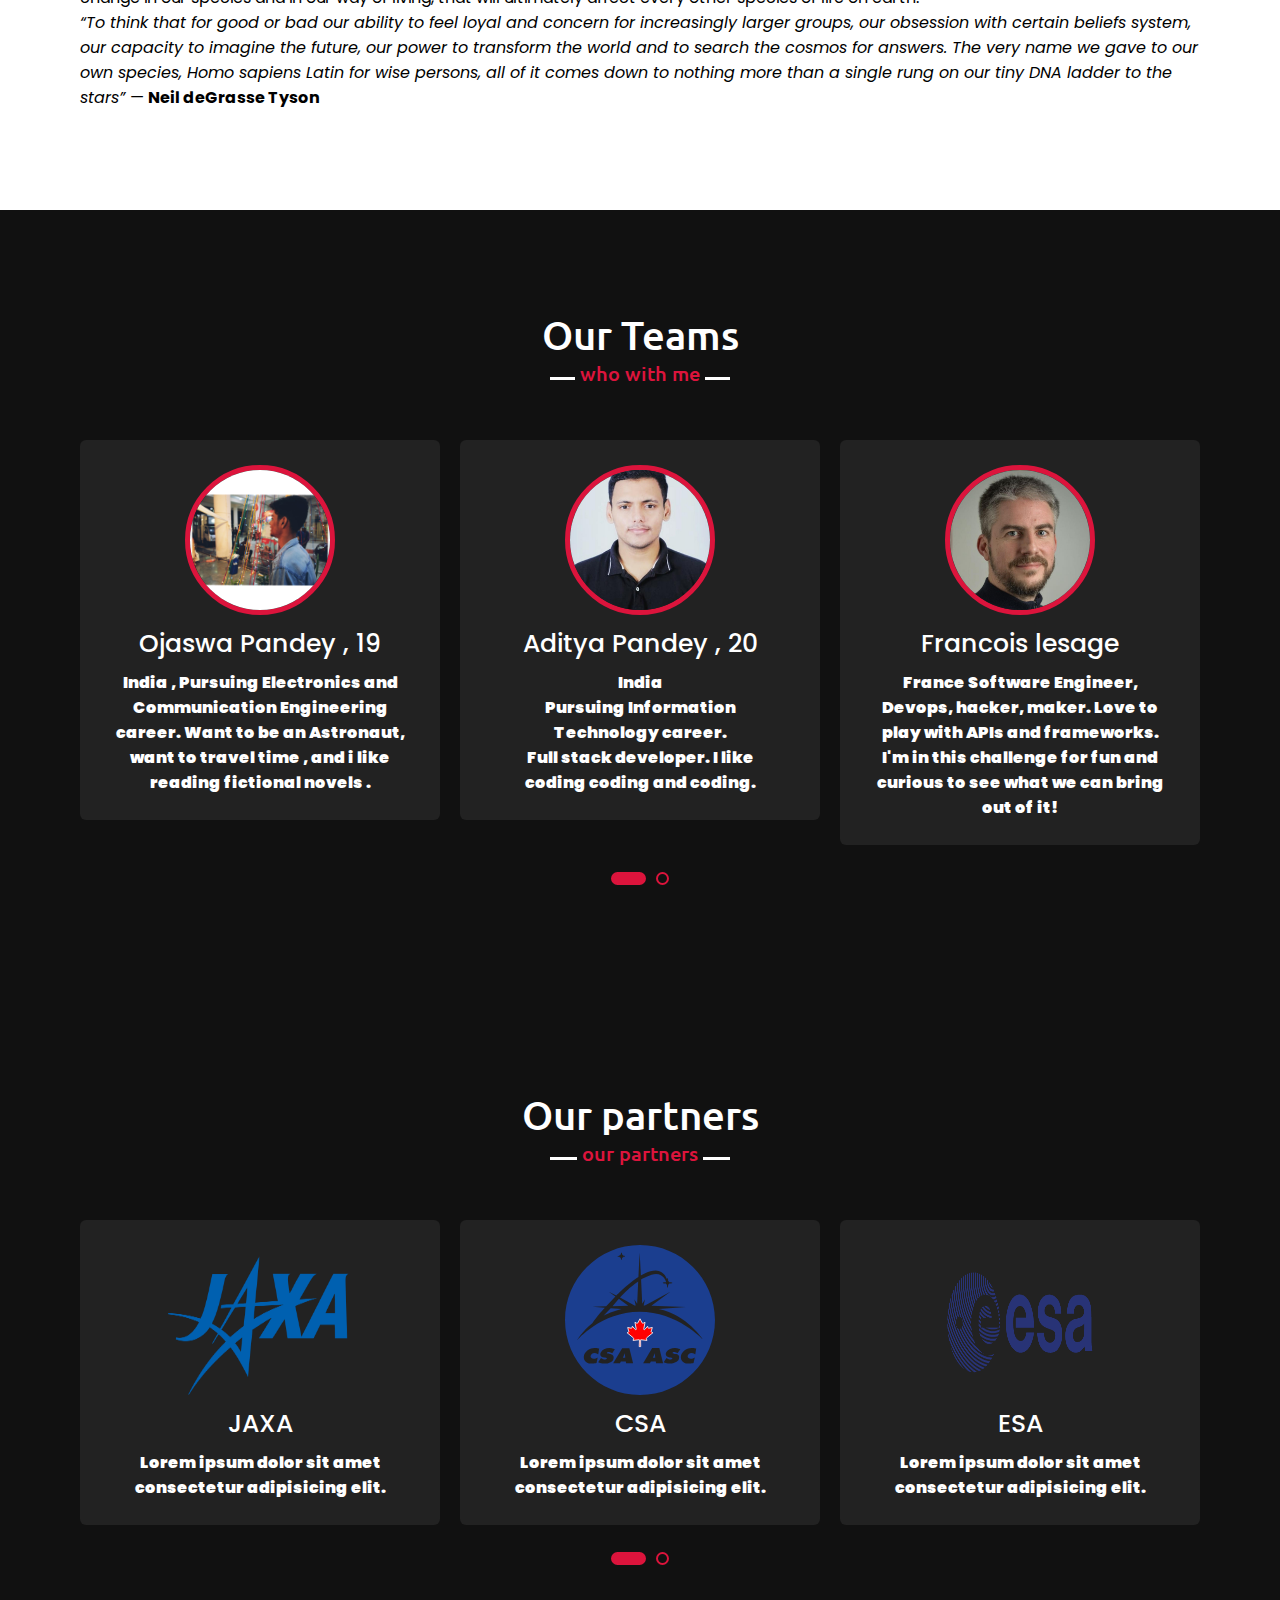
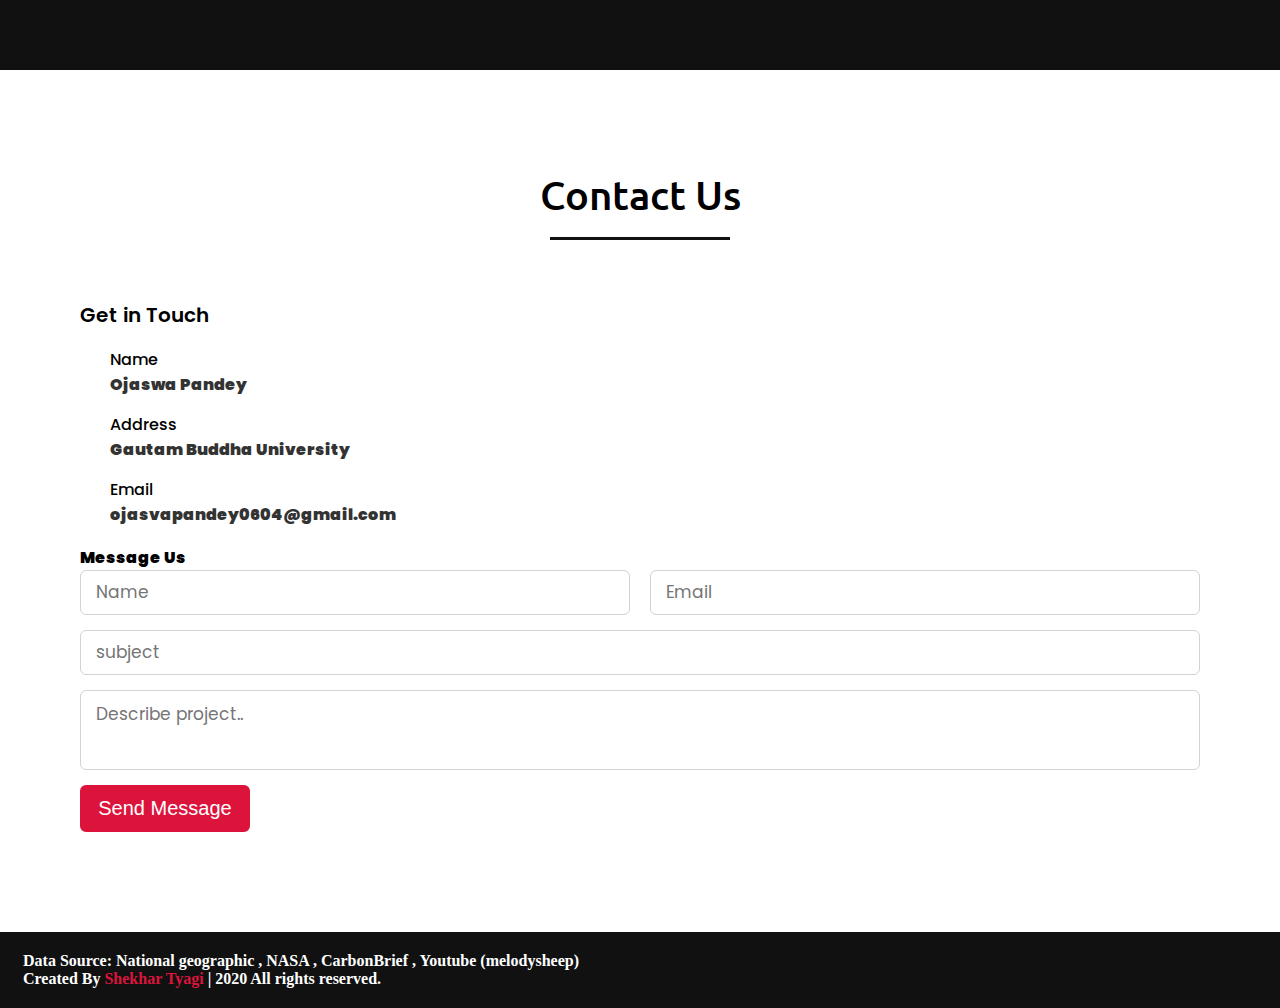
==== commit b7da1bd5: "new" ====
--- a/index.html
+++ b/index.html
@@ -343,7 +343,7 @@
     <!-- teams section start -->
     <section class="teams" id="teams">
         <div class="max-width">
-            <h2 class="title">Our Team</h2>
+            <h2 class="title">Our Teams</h2>
             <div class="carousel owl-carousel">
                 <div class="card">
                     <div class="box">
@@ -482,20 +482,20 @@
                     <form action="#">
                         <div class="fields">
                             <div class="field name">
-                                <input type="text" placeholder="Name" required>
+                                <input class="name_in" type="text" placeholder="Name" required>
                             </div>
                             <div class="field email">
-                                <input type="email" placeholder="Email" required>
+                                <input class="email_in" type="email" placeholder="Email" required>
                             </div>
                         </div>
                         <div class="field">
-                            <input type="text" placeholder="subject" required>
+                            <input class="subject" type="text" placeholder="subject" required>
                         </div>
                         <div class="field textarea">
-                            <textarea  cols="30" rows="10" placeholder="Describe project.." required></textarea>
+                            <textarea  class="description" cols="30" rows="10" placeholder="Describe project.." required></textarea>
                         </div>
                         <div class="button">
-                            <button type="submit">Send Message</button>
+                            <button type="submit" class="submit">Send Message</button>
                         </div>
                     </form>
                 </div>
@@ -718,9 +718,9 @@
     <!--footer section start--->
     <footer>
         <p>
-            Data Saurce: 
+            Data Source: 
             <a href="www.nationalgeographic.com">
-                National geographic
+                National geographic 
             </a>,
             <a href="www.nasa.gov">NASA</a>
             , 
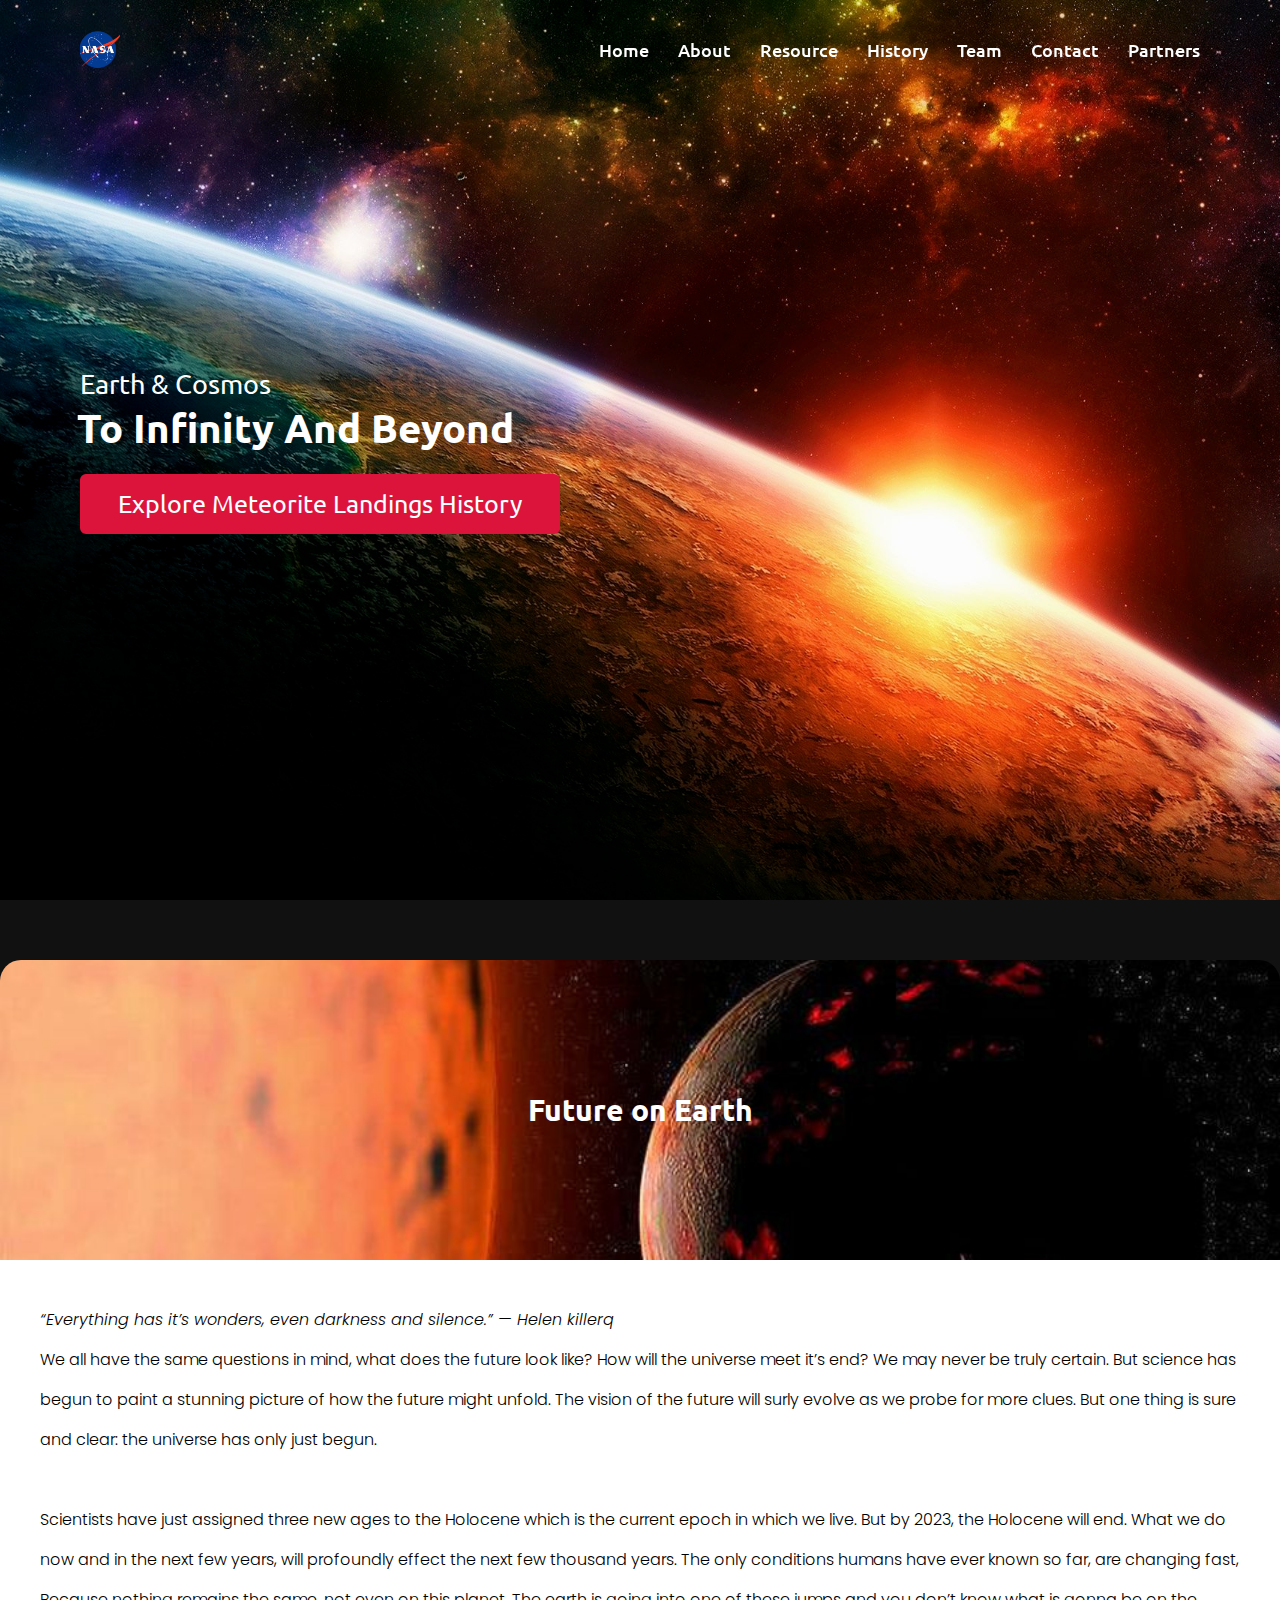
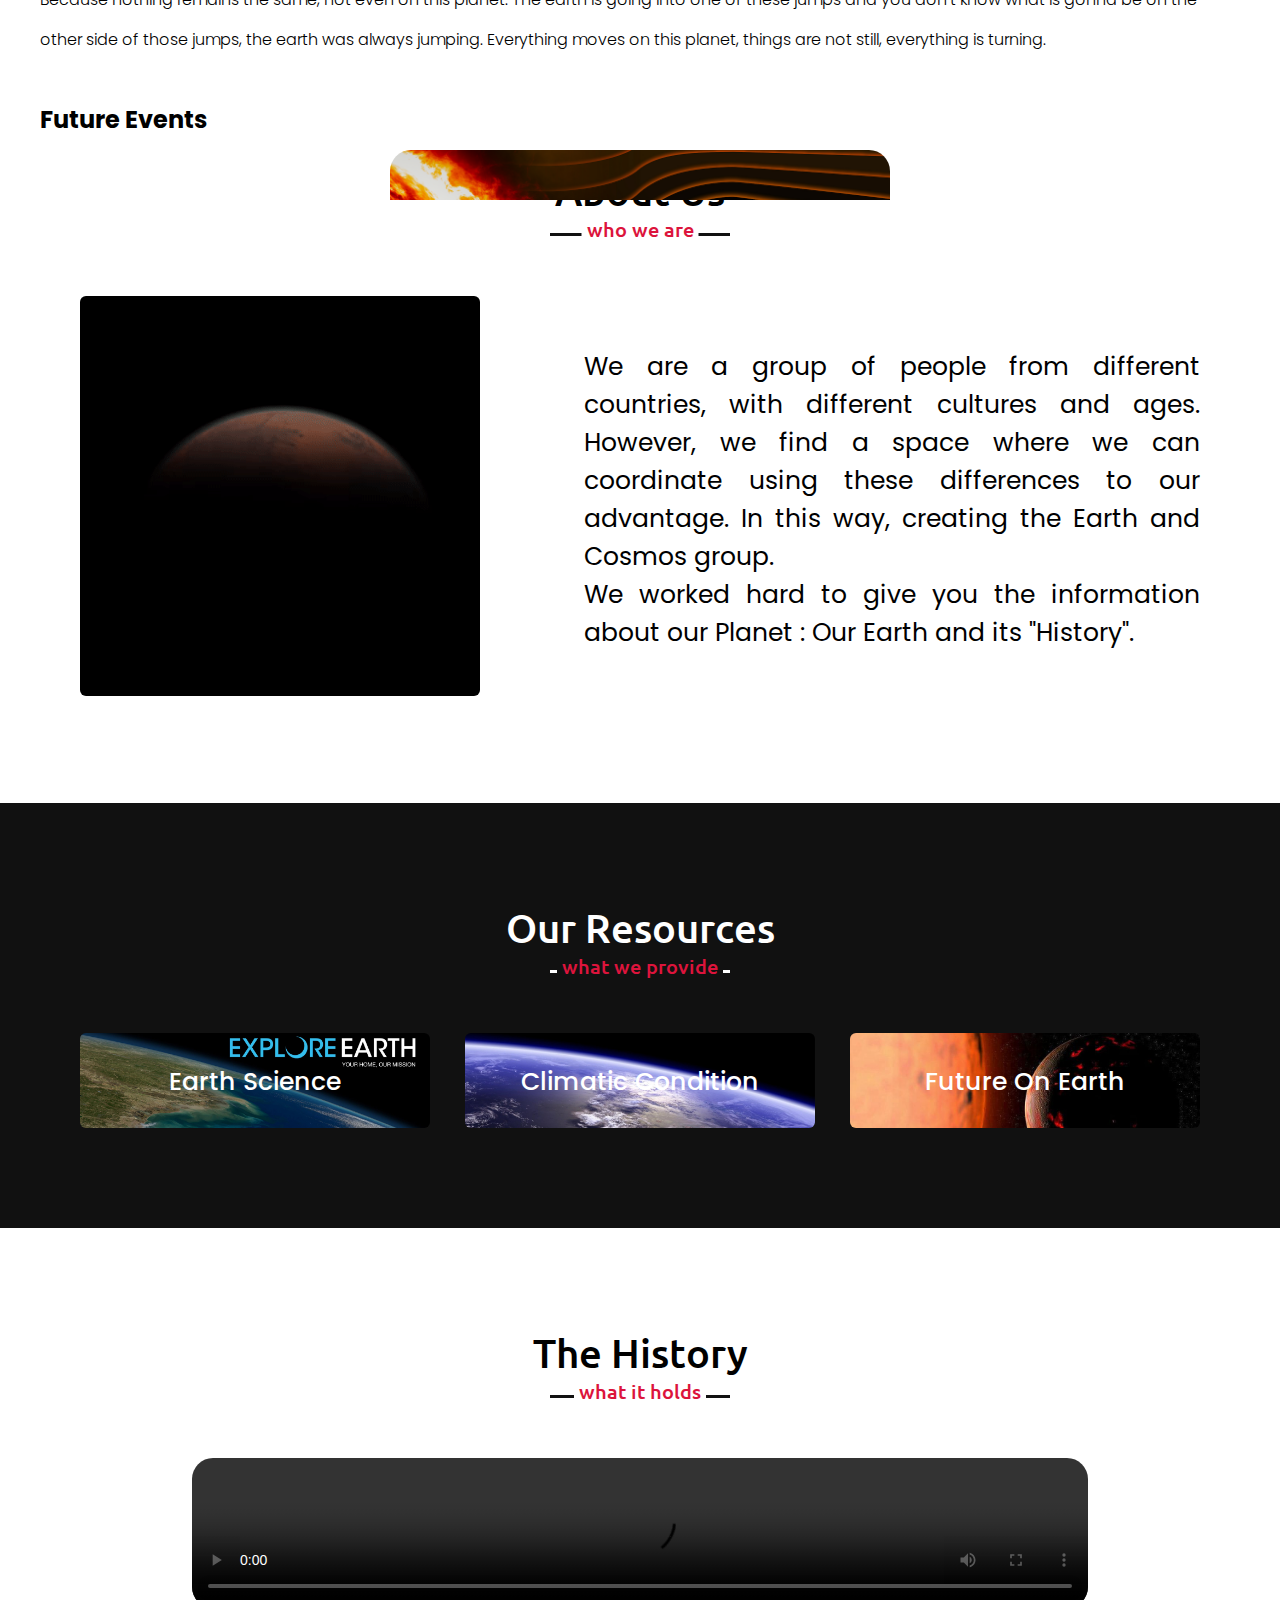
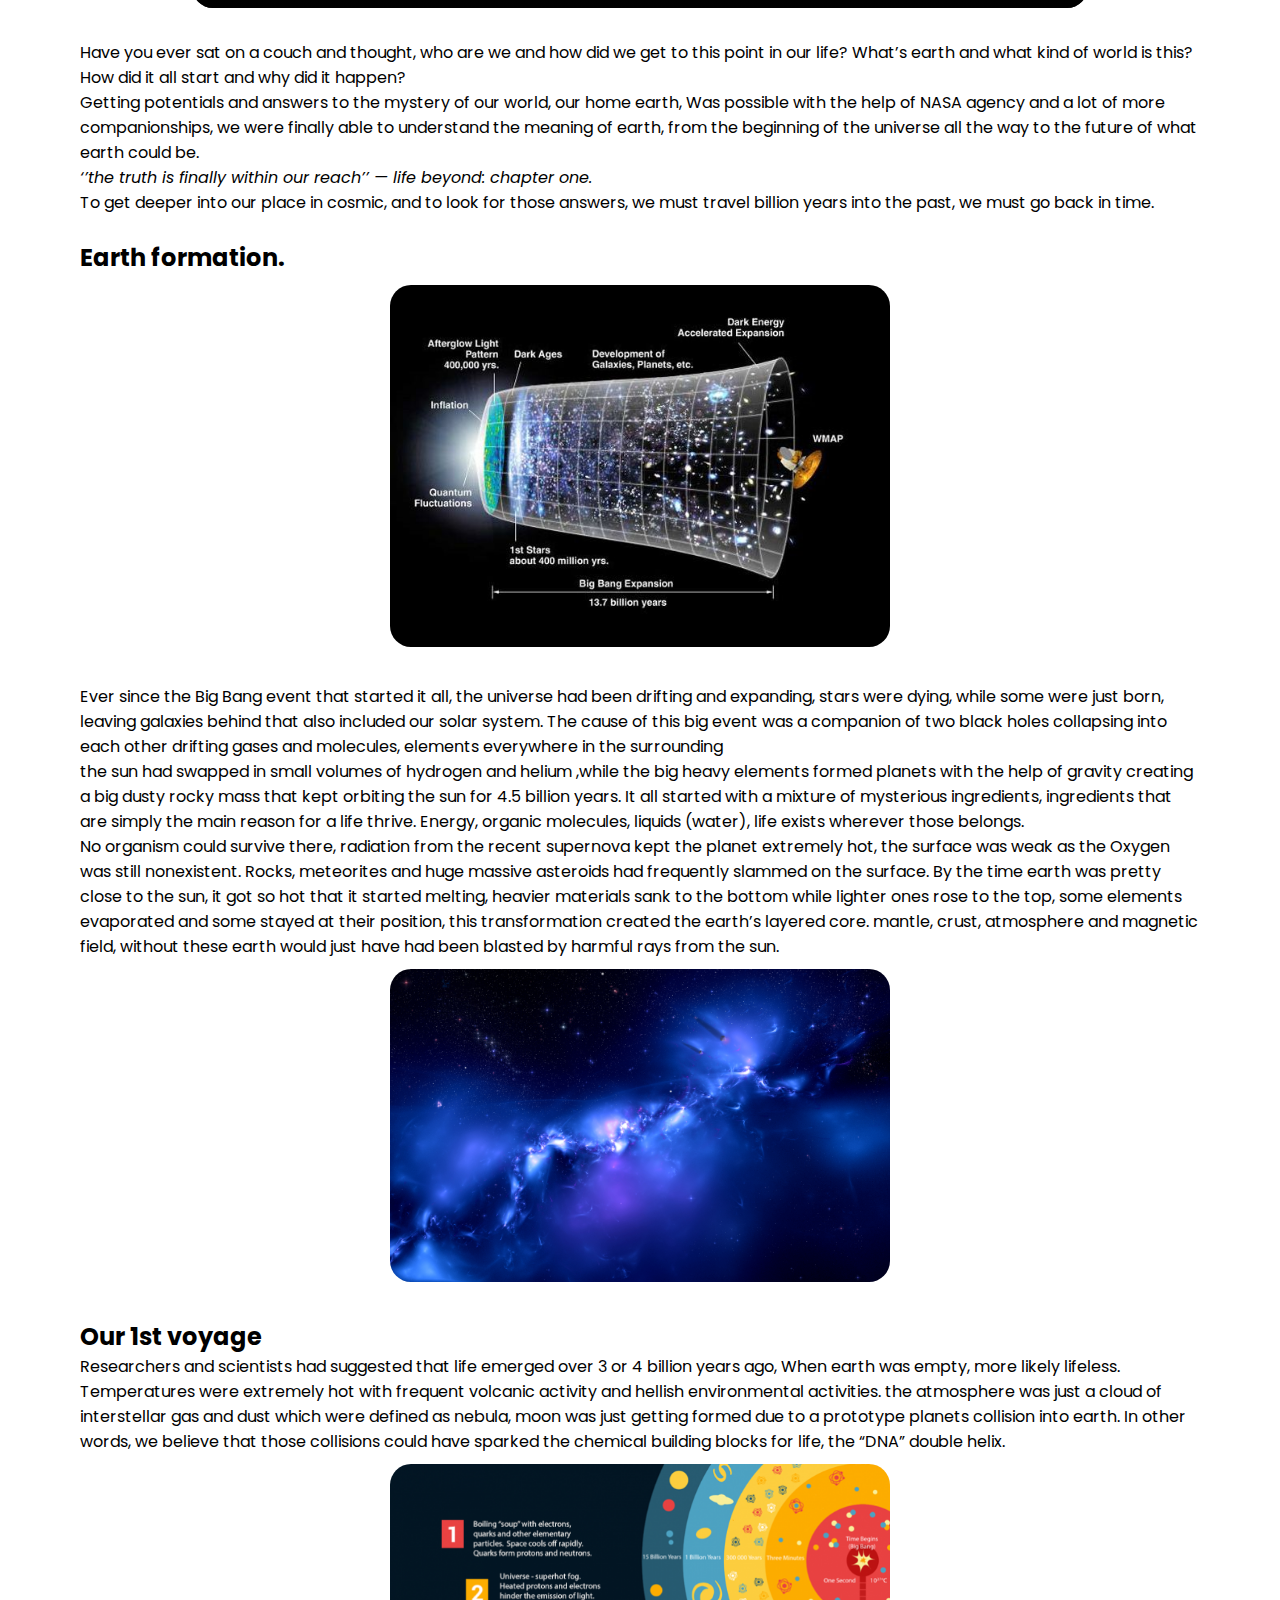
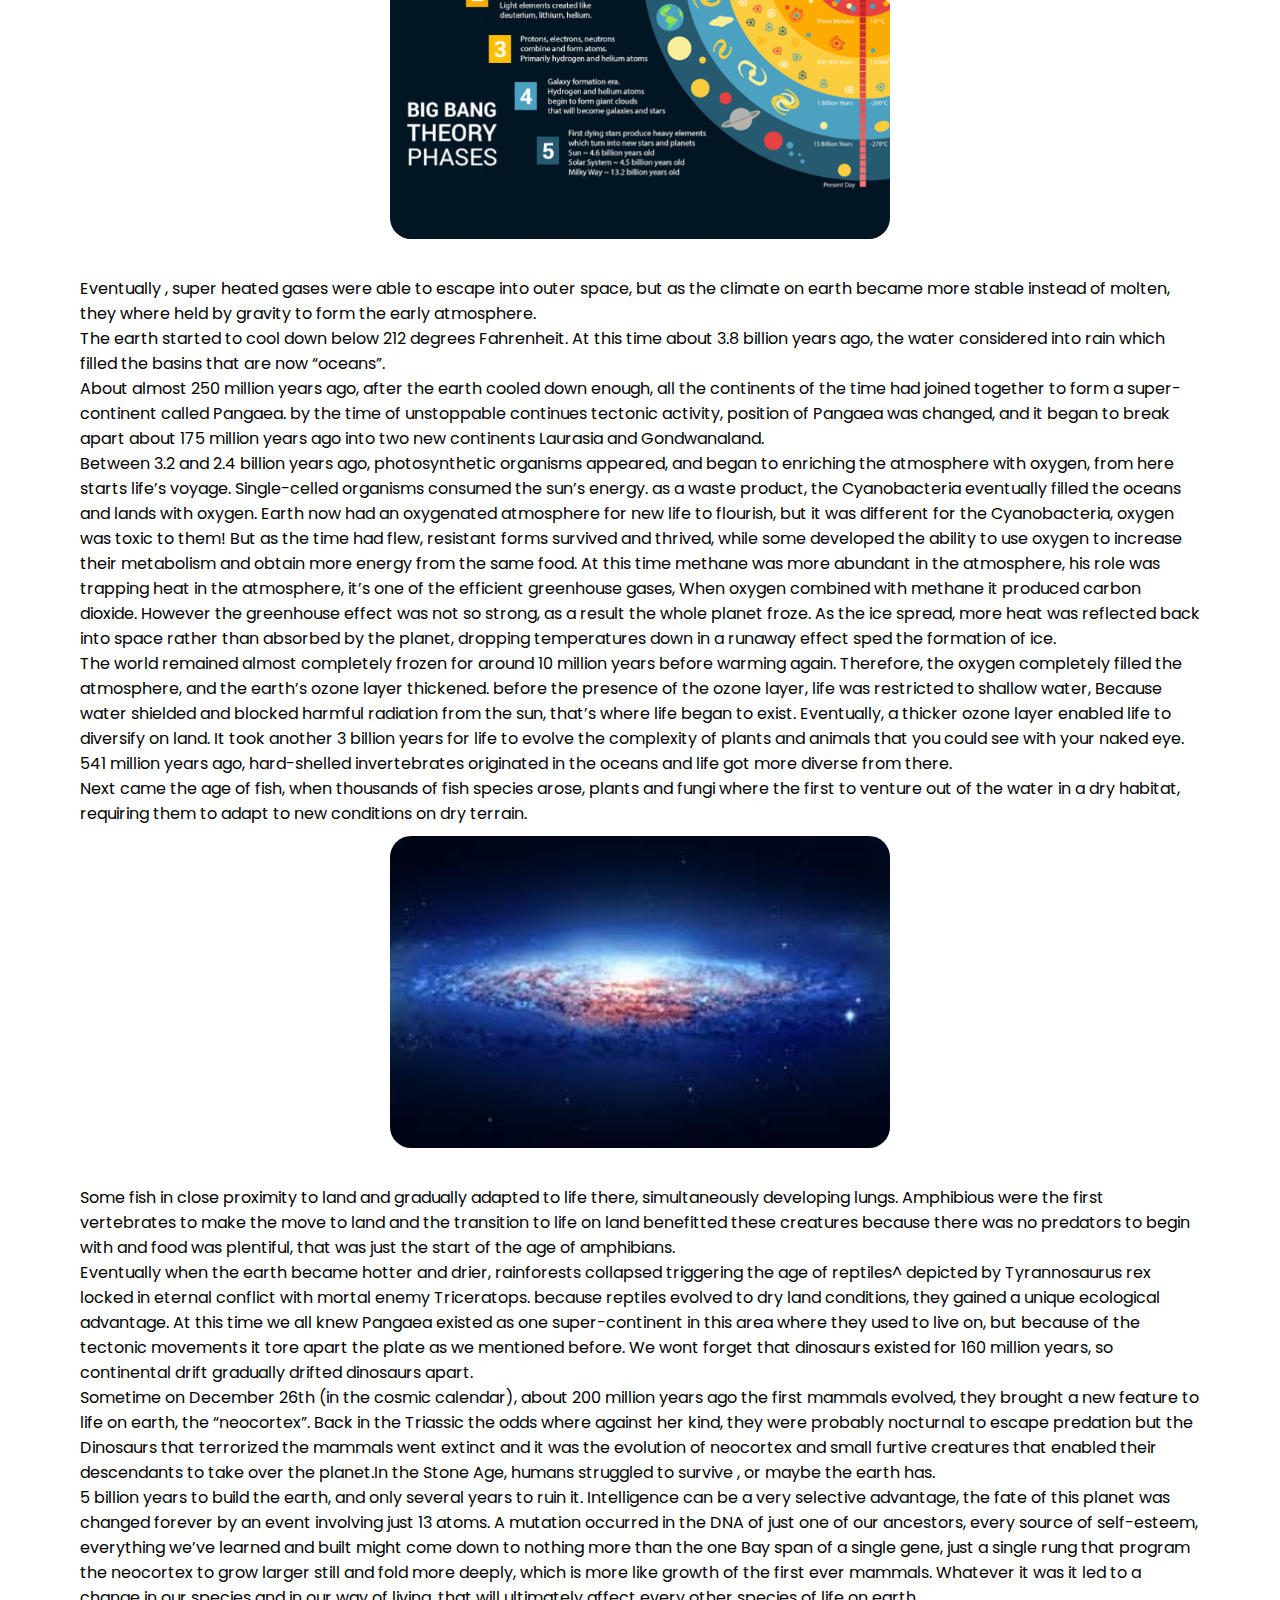
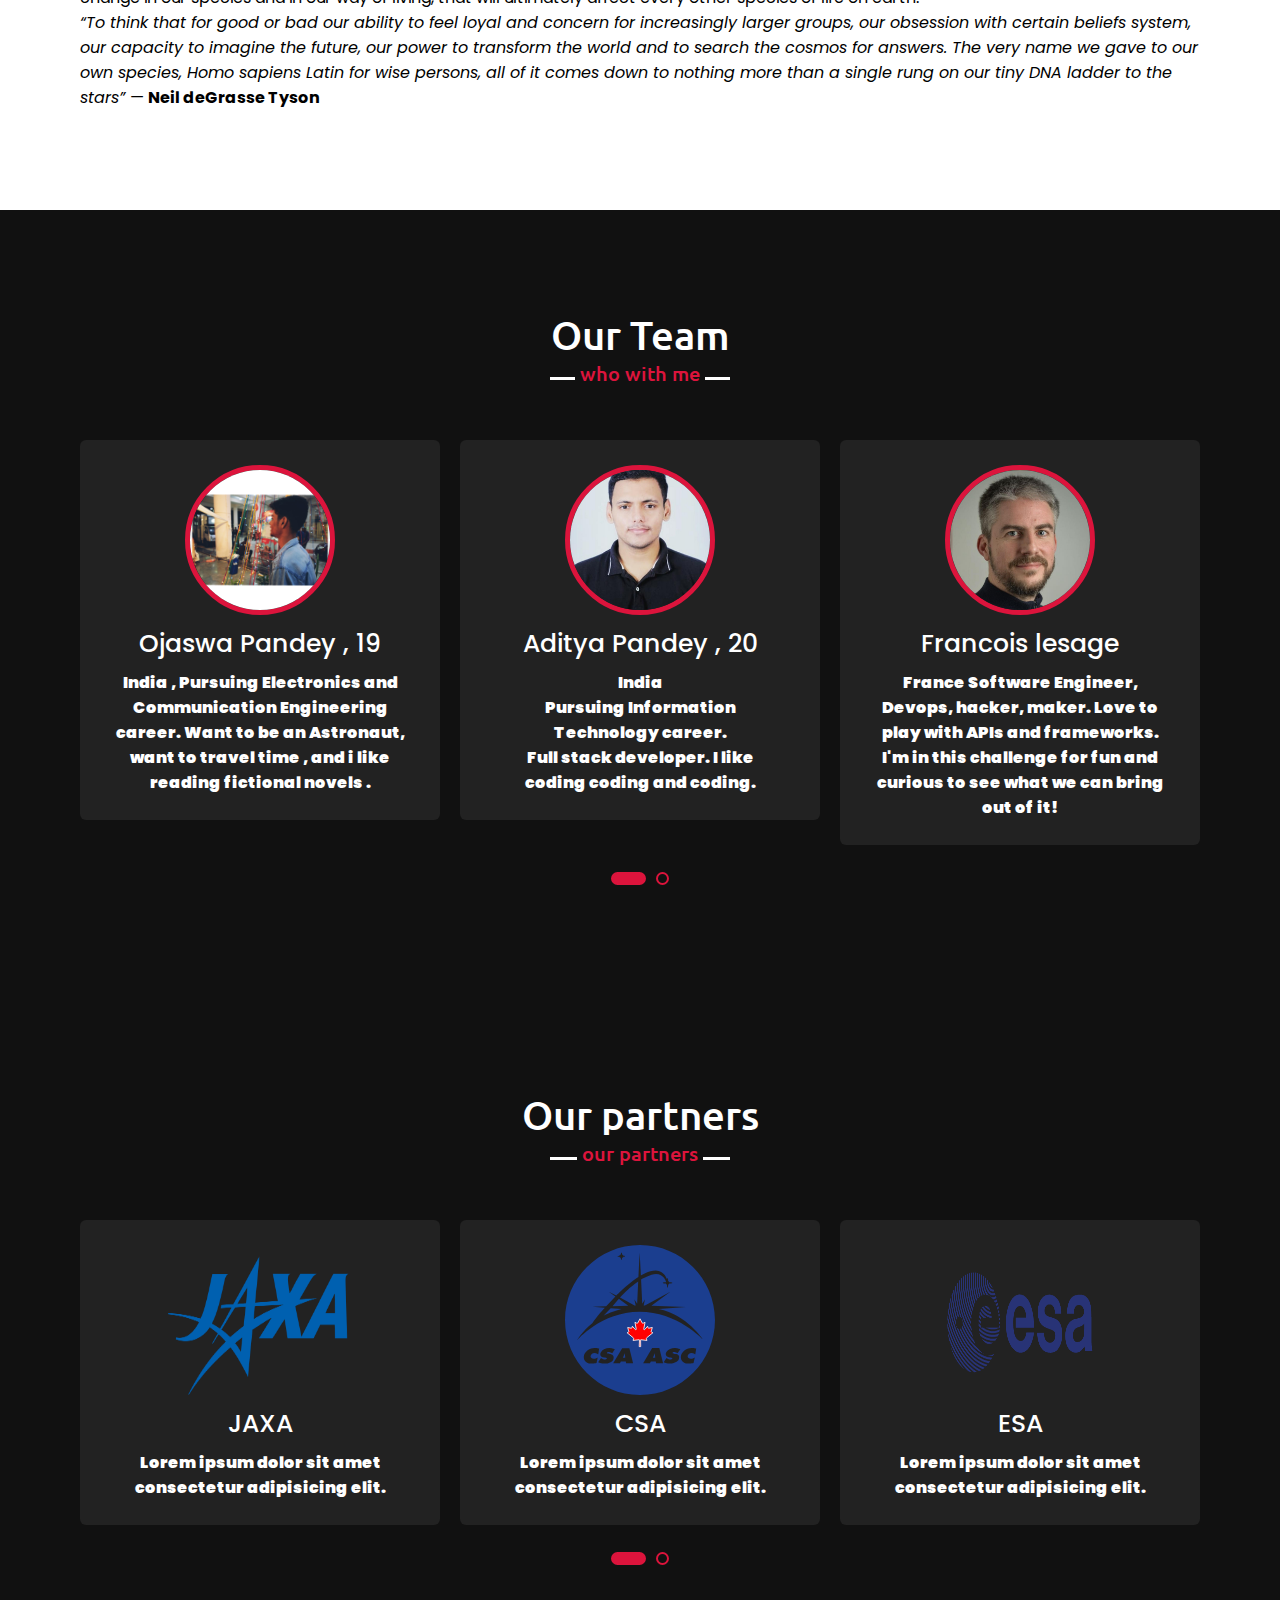
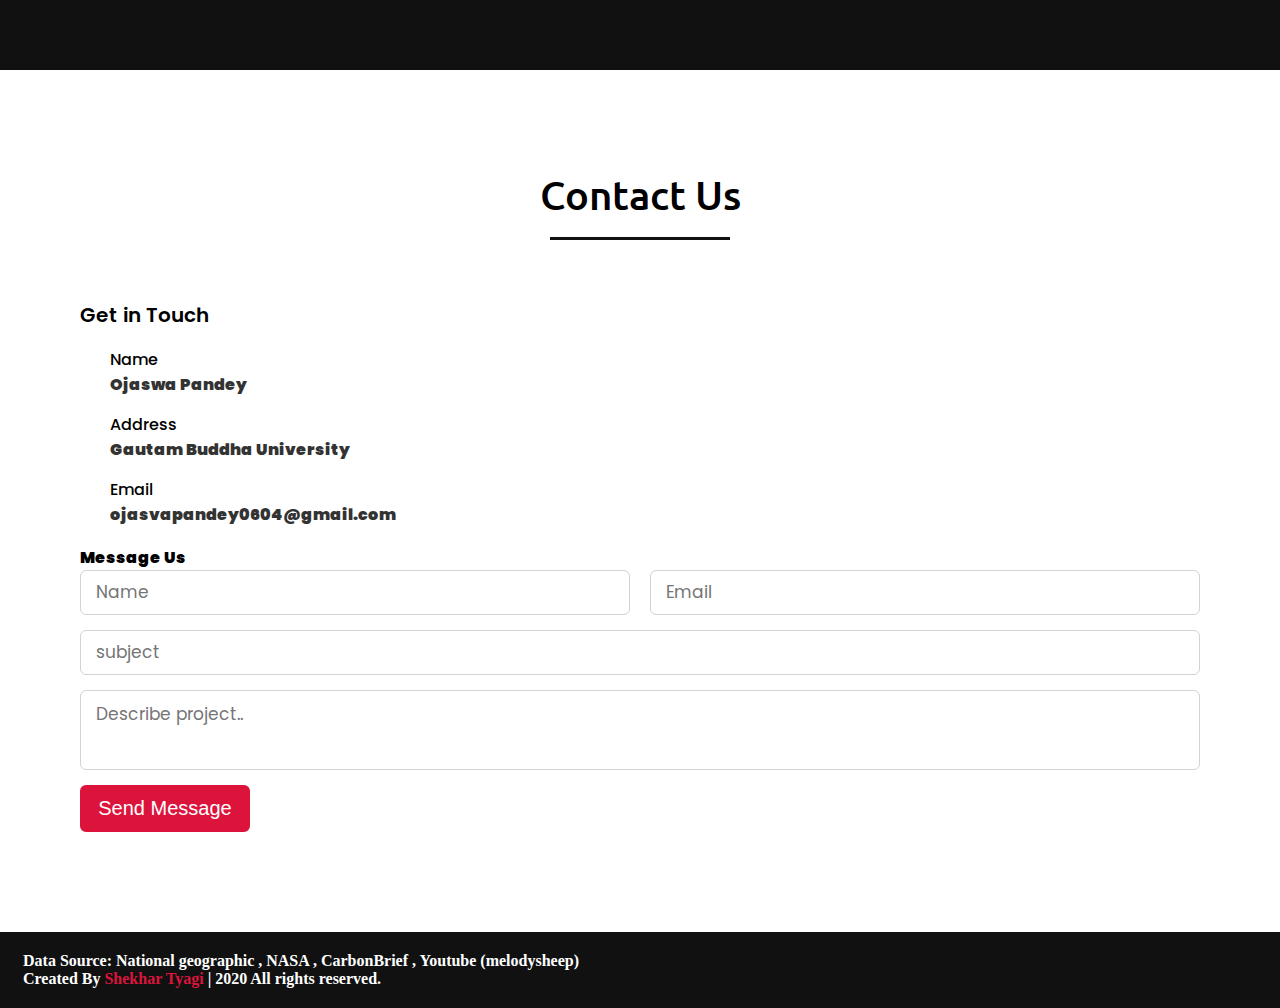
==== commit 917e53dd: "new" ====
--- a/index.html
+++ b/index.html
@@ -35,7 +35,7 @@
                 <li><a href="#about">About</a></li>
                 <li><a href="#resources">Resource</a></li>
                 <li><a href="#history">History</a></li>
-                <li><a href="#teams">Teams</a></li>
+                <li><a href="#teams">Team</a></li>
                 <li><a href="#contact">Contact</a></li>
                 <li><a href="#partners">Partners</a></li>
             </ul>
@@ -343,7 +343,7 @@
     <!-- teams section start -->
     <section class="teams" id="teams">
         <div class="max-width">
-            <h2 class="title">Our Teams</h2>
+            <h2 class="title">Our Team</h2>
             <div class="carousel owl-carousel">
                 <div class="card">
                     <div class="box">
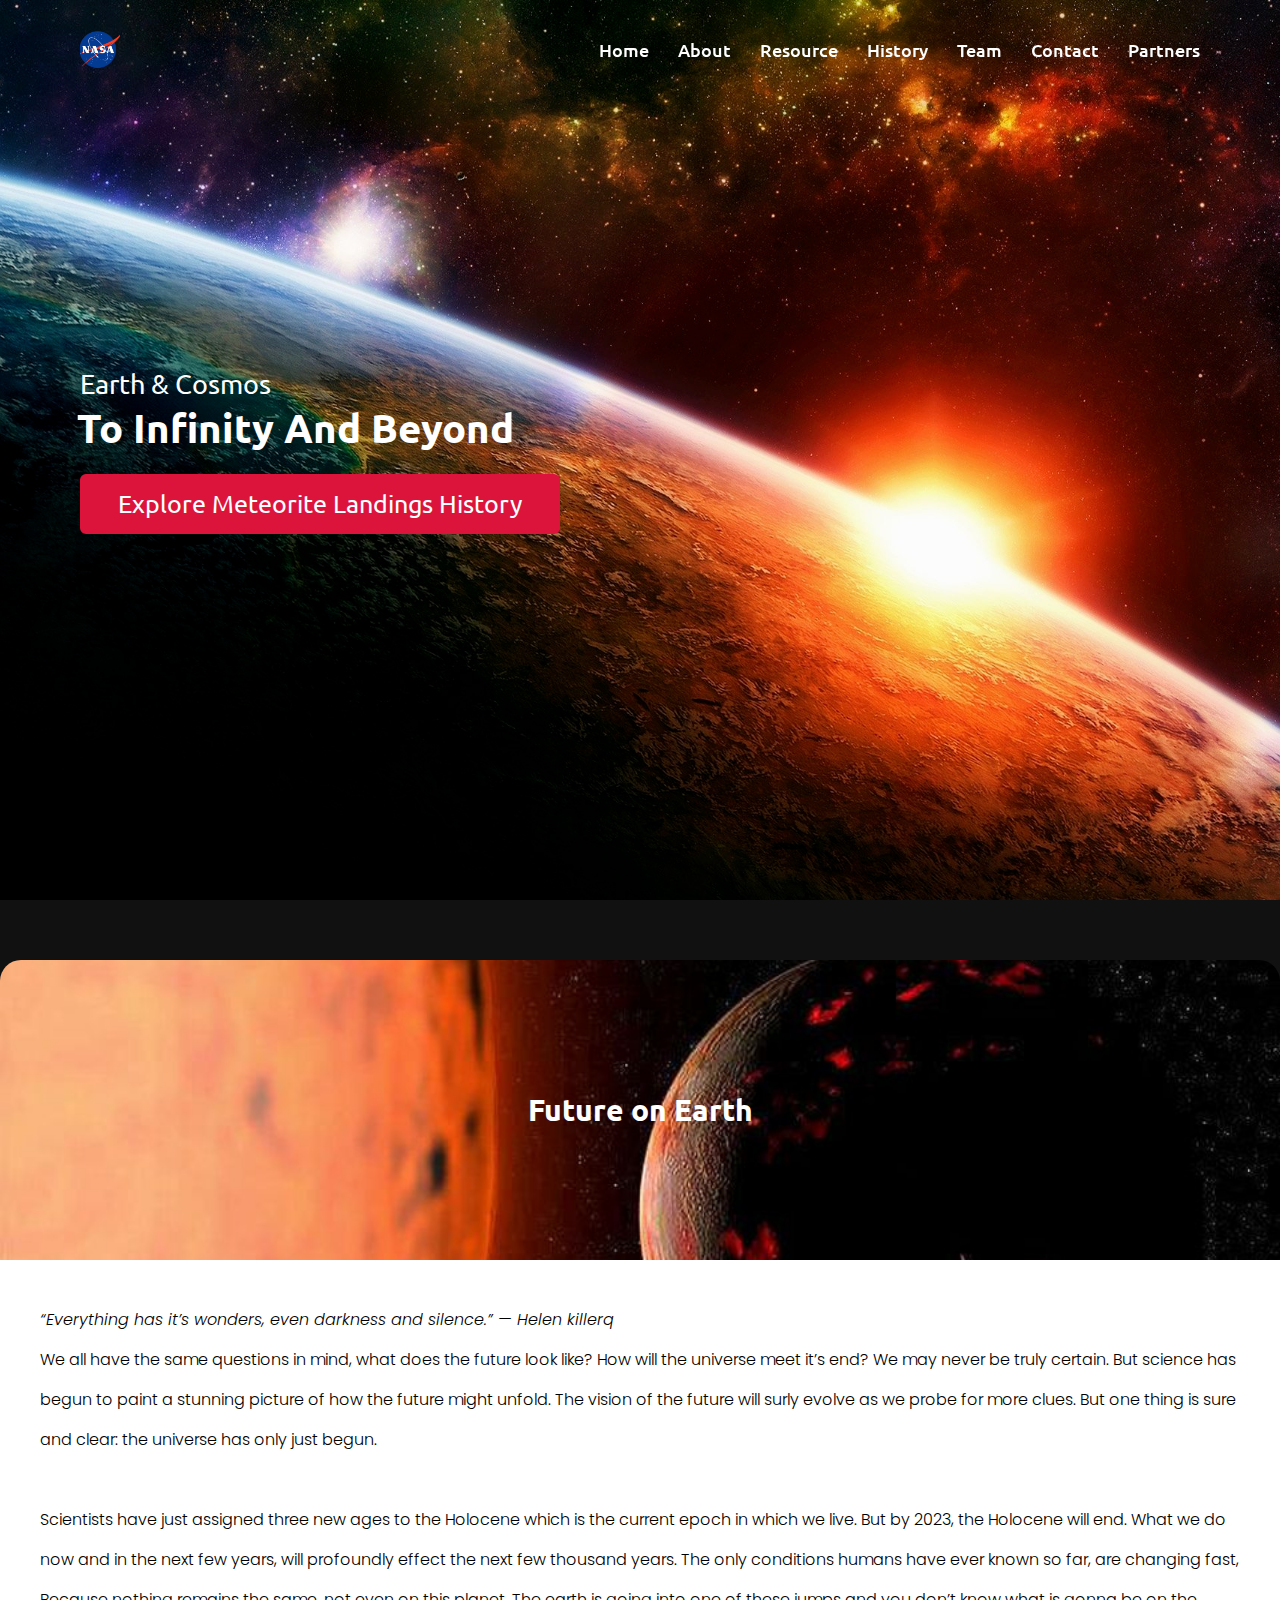
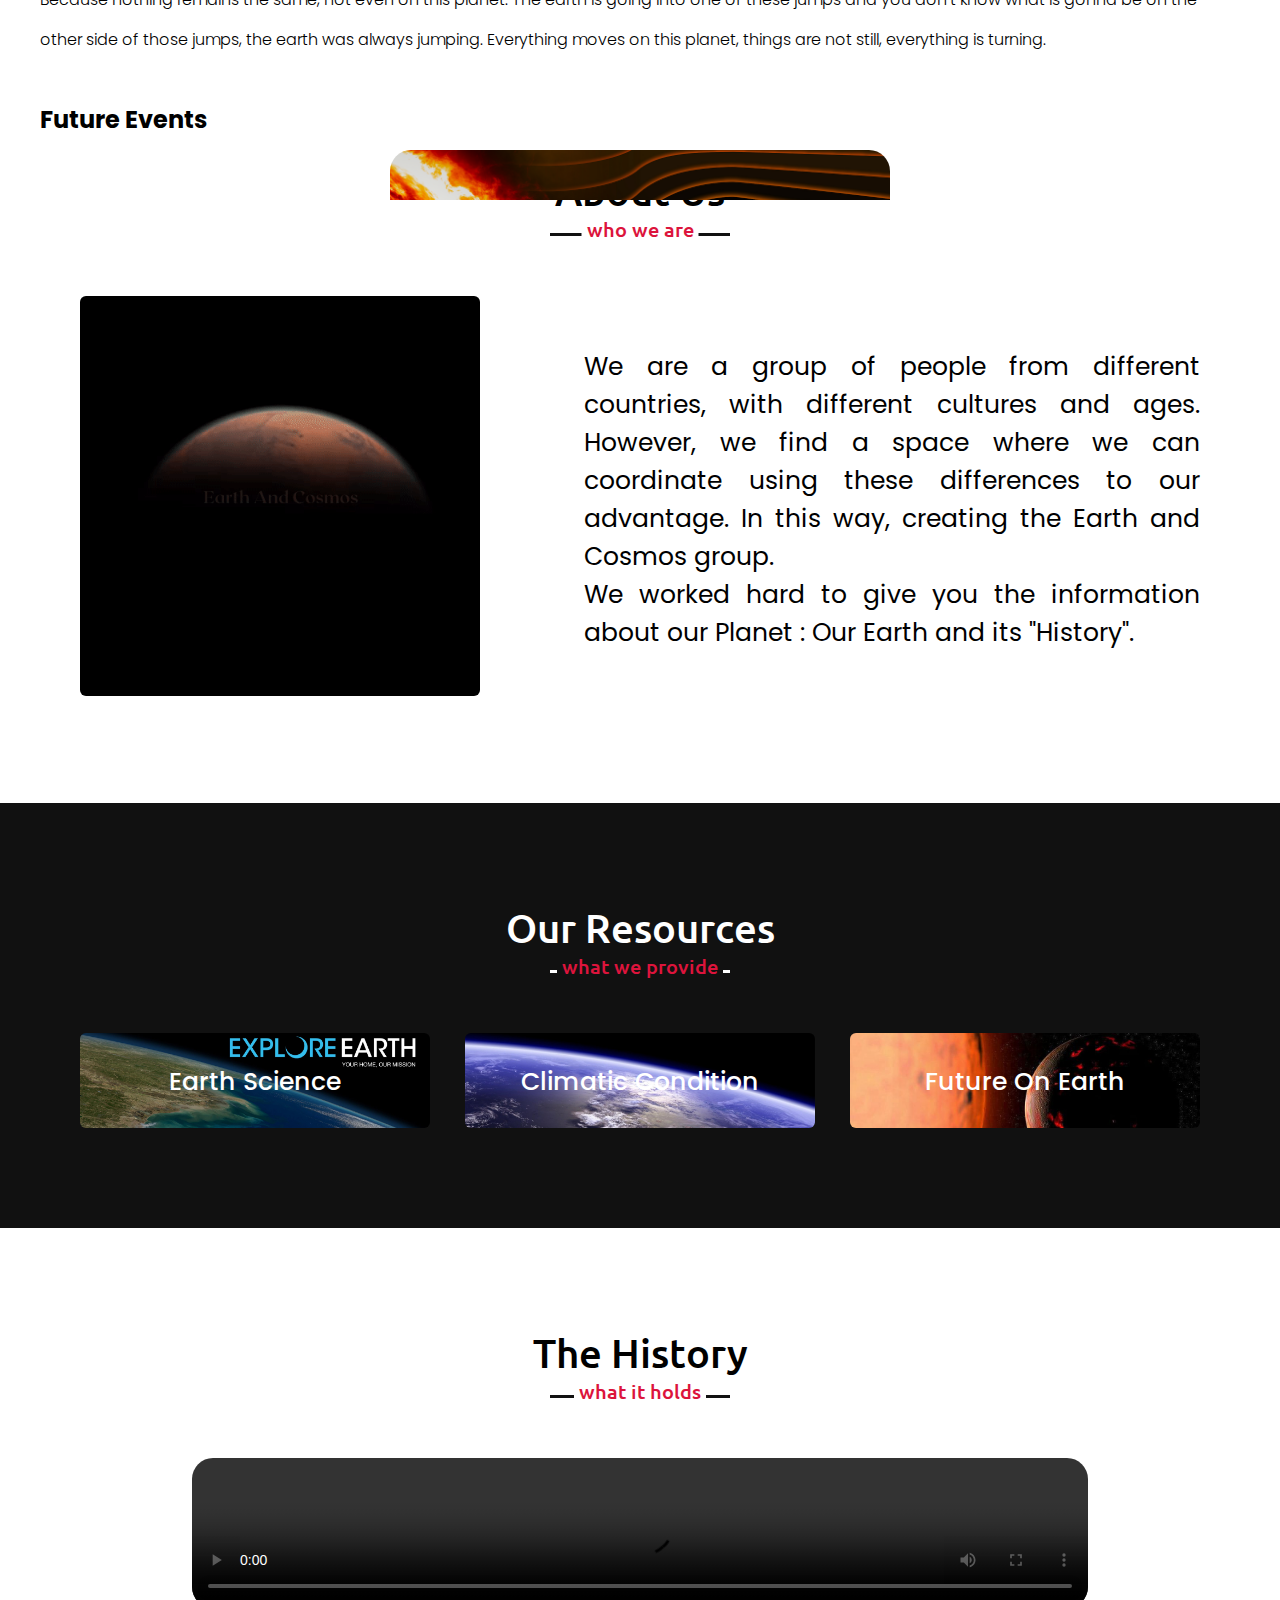
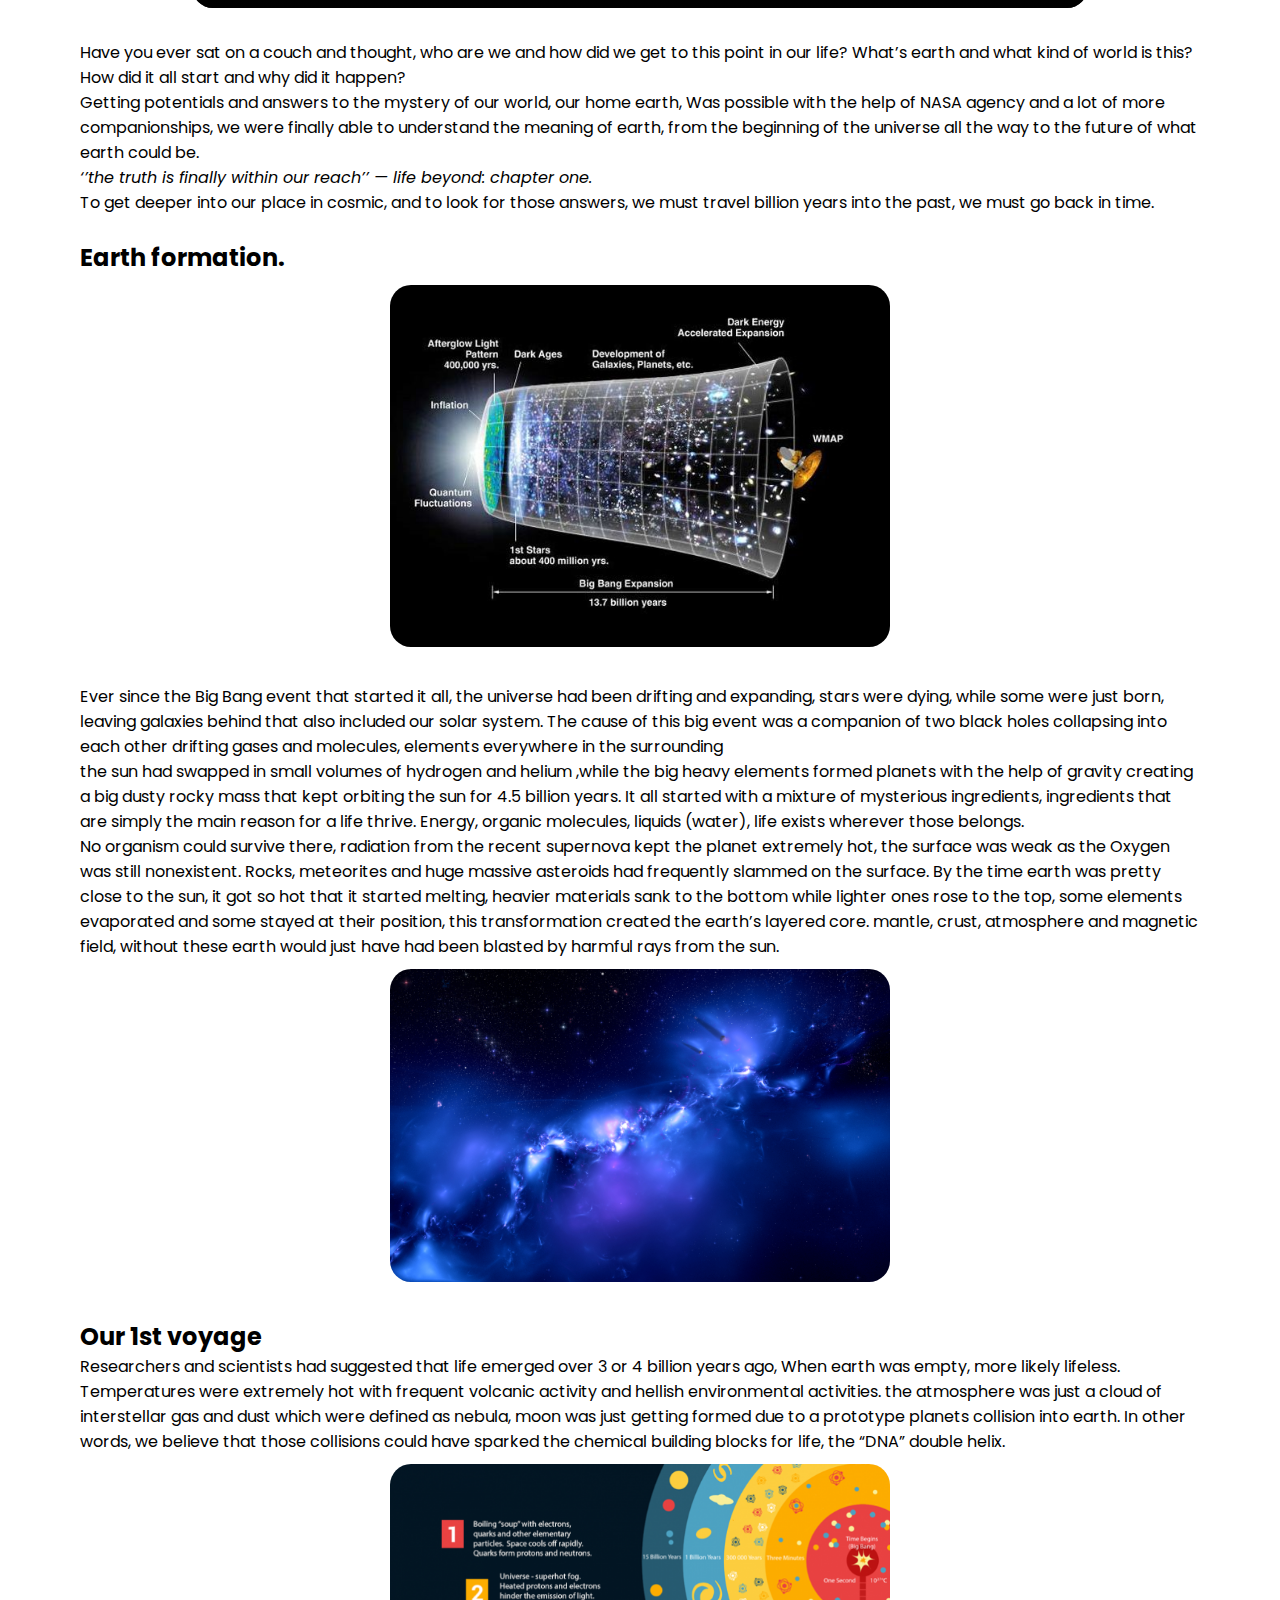
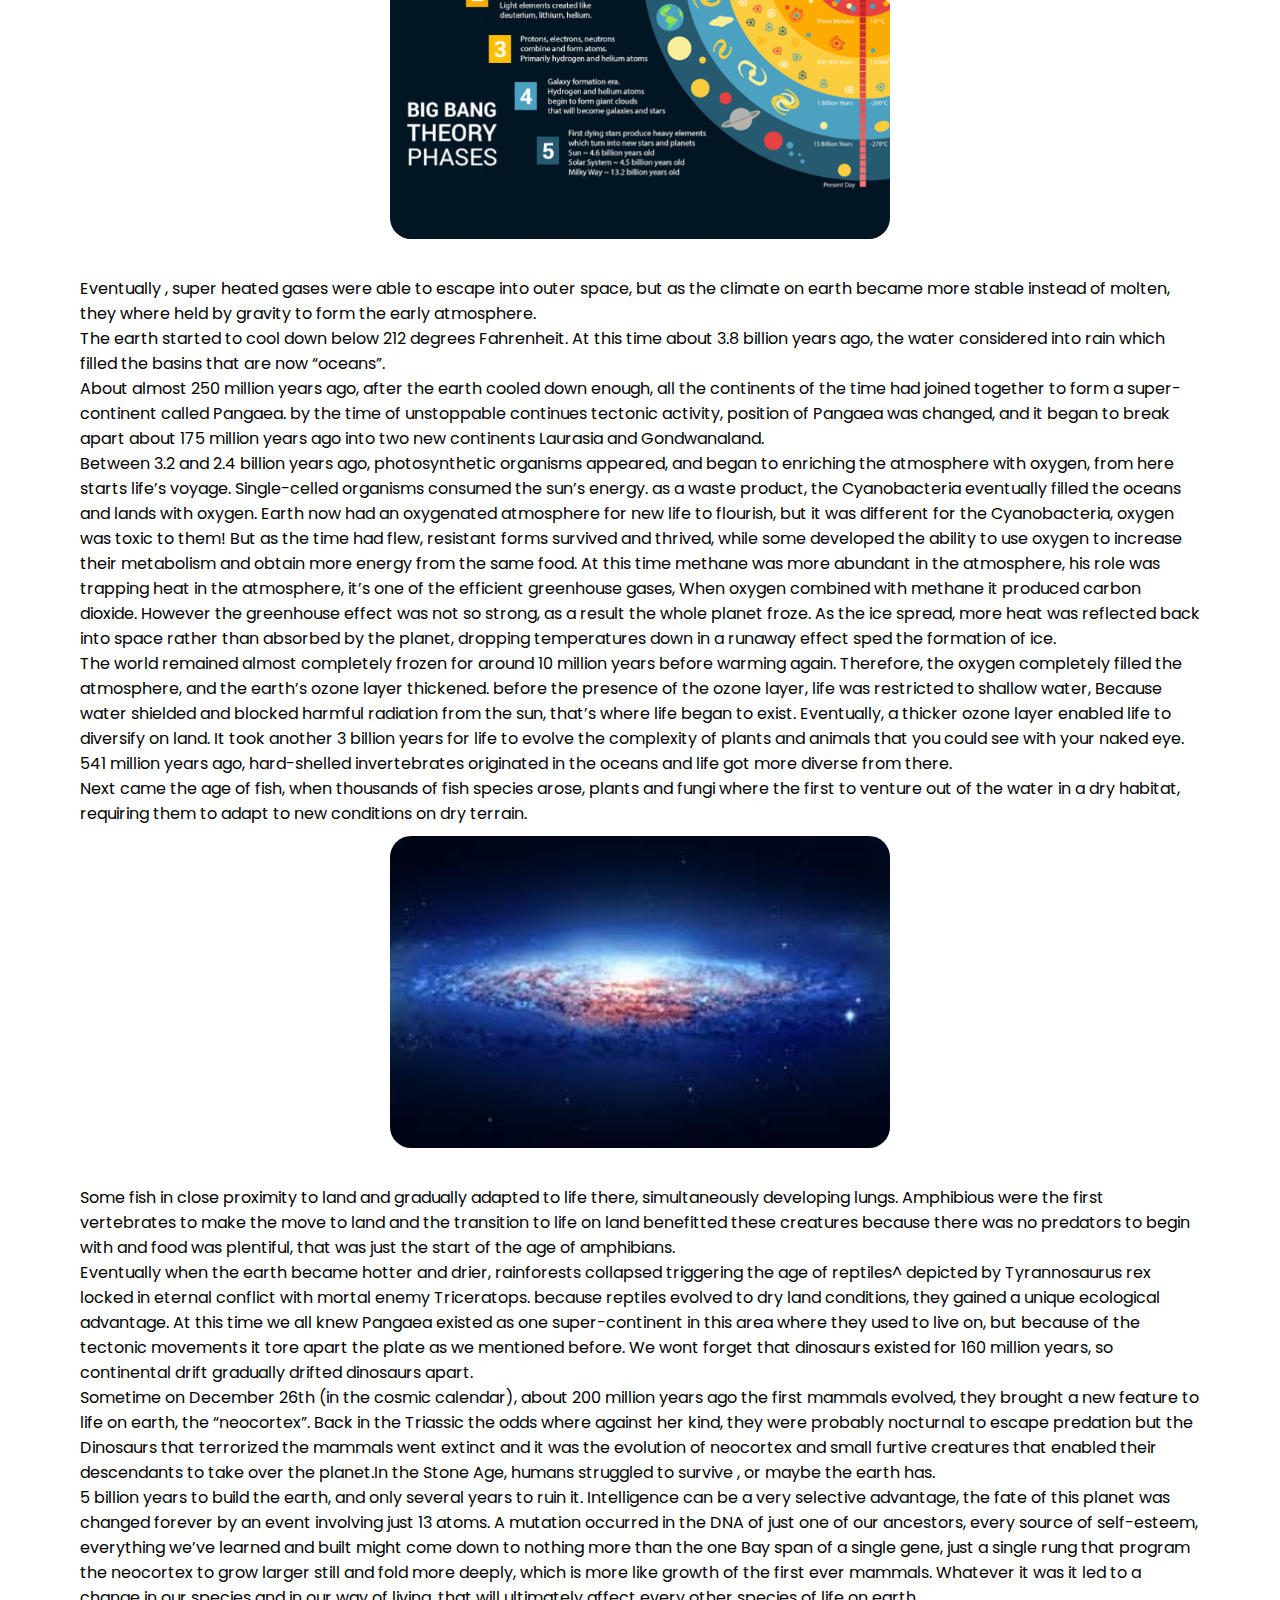
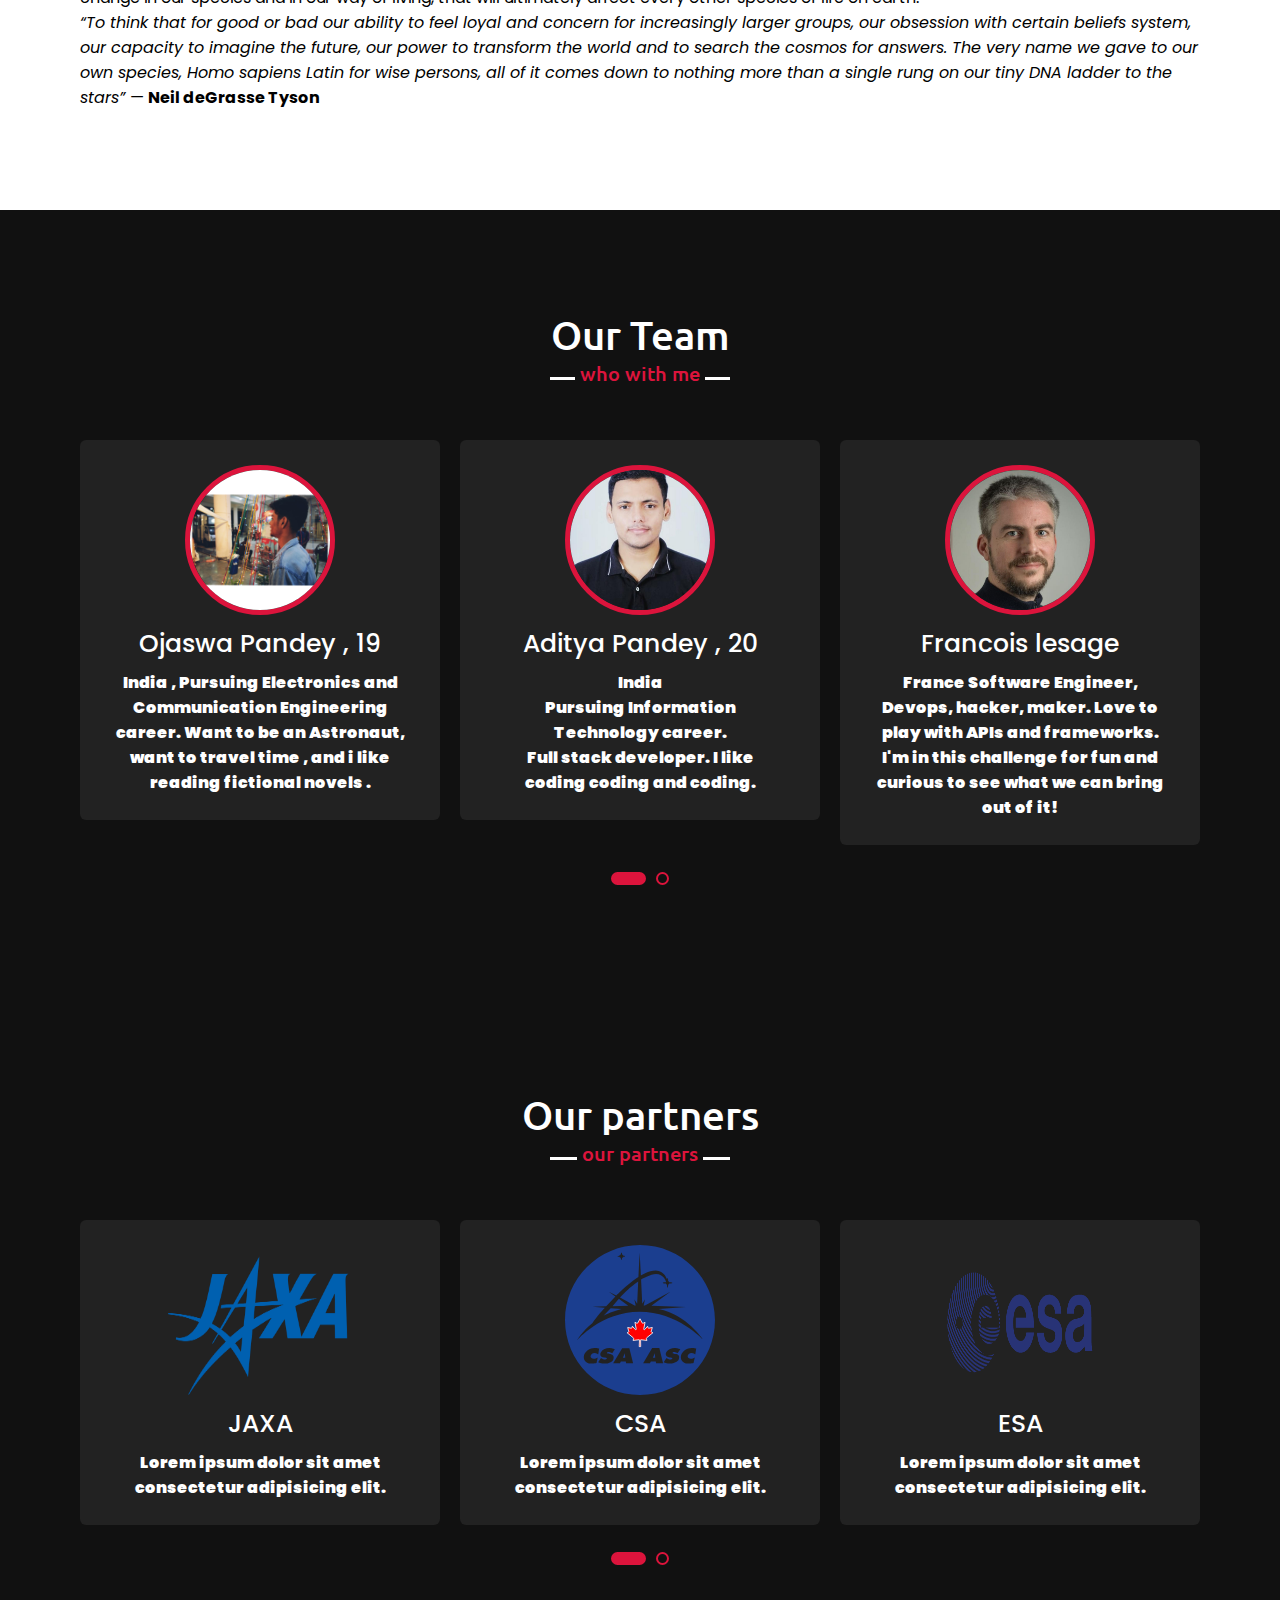
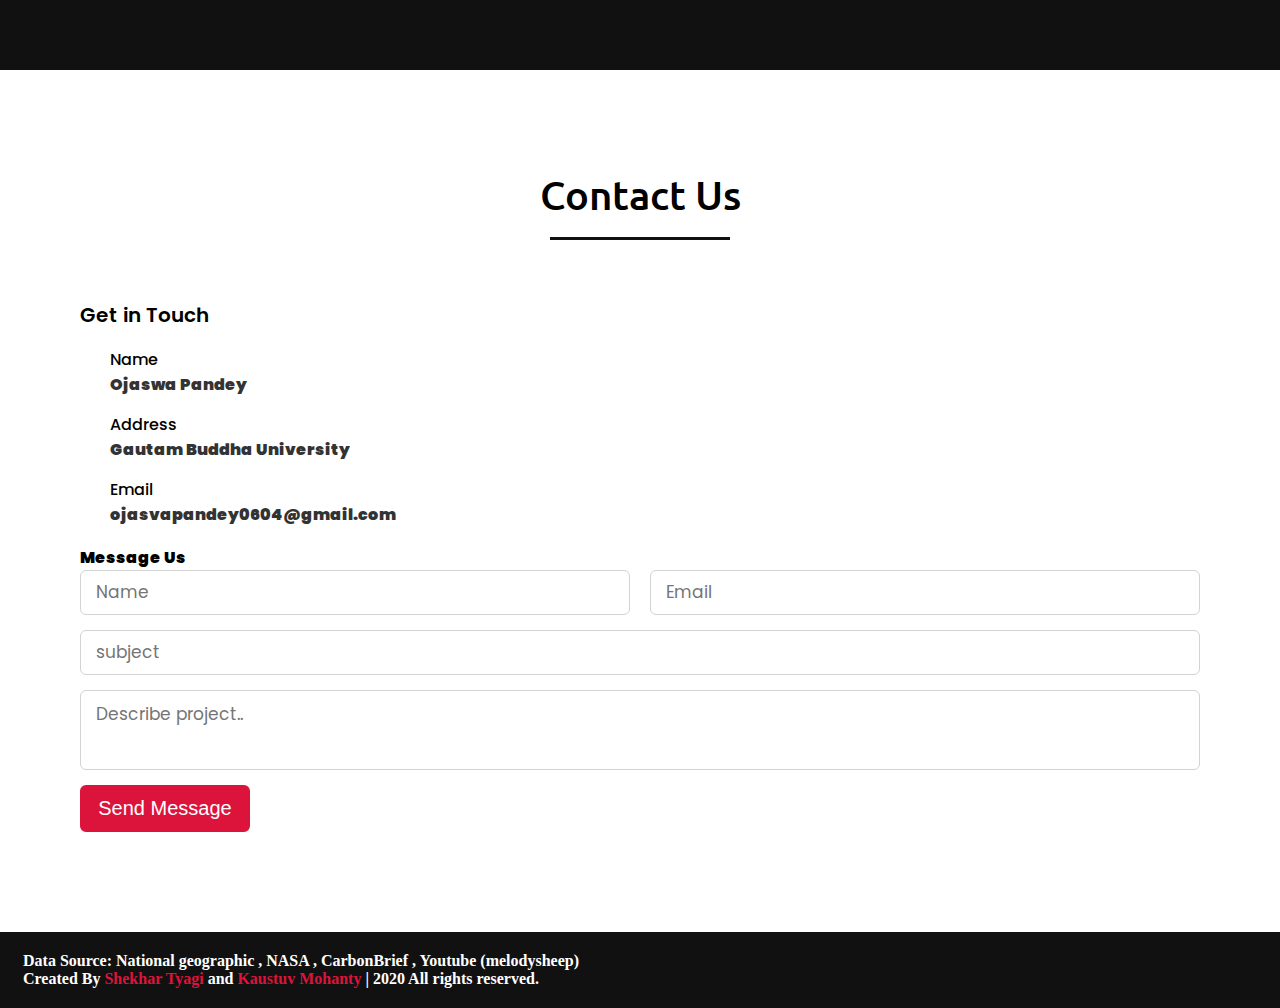
==== commit 9138a262: "new" ====
--- a/index.html
+++ b/index.html
@@ -731,7 +731,7 @@
                 Youtube (melodysheep)
             </a>
         </p>
-        <span>Created By <a href="https://github.io/notshekhar">Shekhar Tyagi</a>  | <span class="far fa-copyright"></span>2020 All rights reserved.</span>
+        <span>Created By <a href="https://github.io/notshekhar">Shekhar Tyagi</a> and <a href="#">Kaustuv Mohanty</a> | <span class="far fa-copyright"></span>2020 All rights reserved.</span>
     </footer>
 
     <script src="./js/main.js"></script>
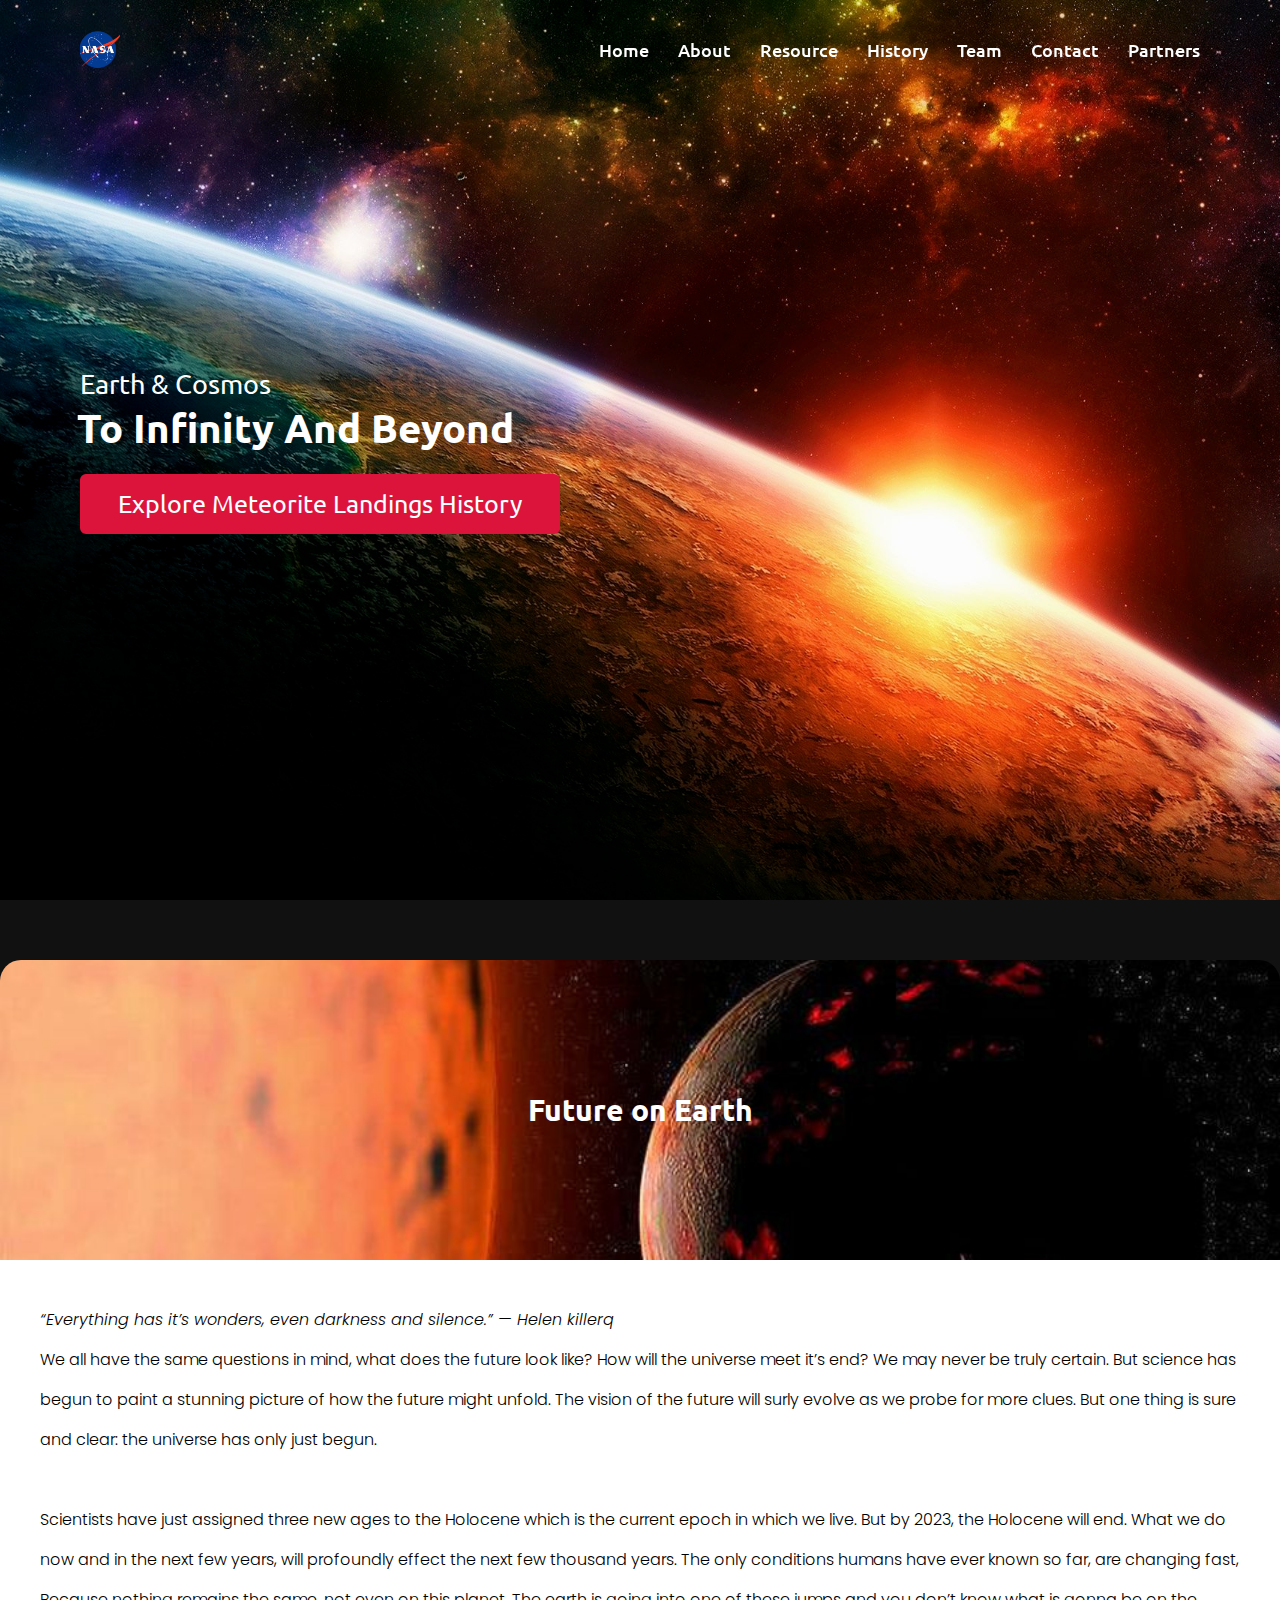
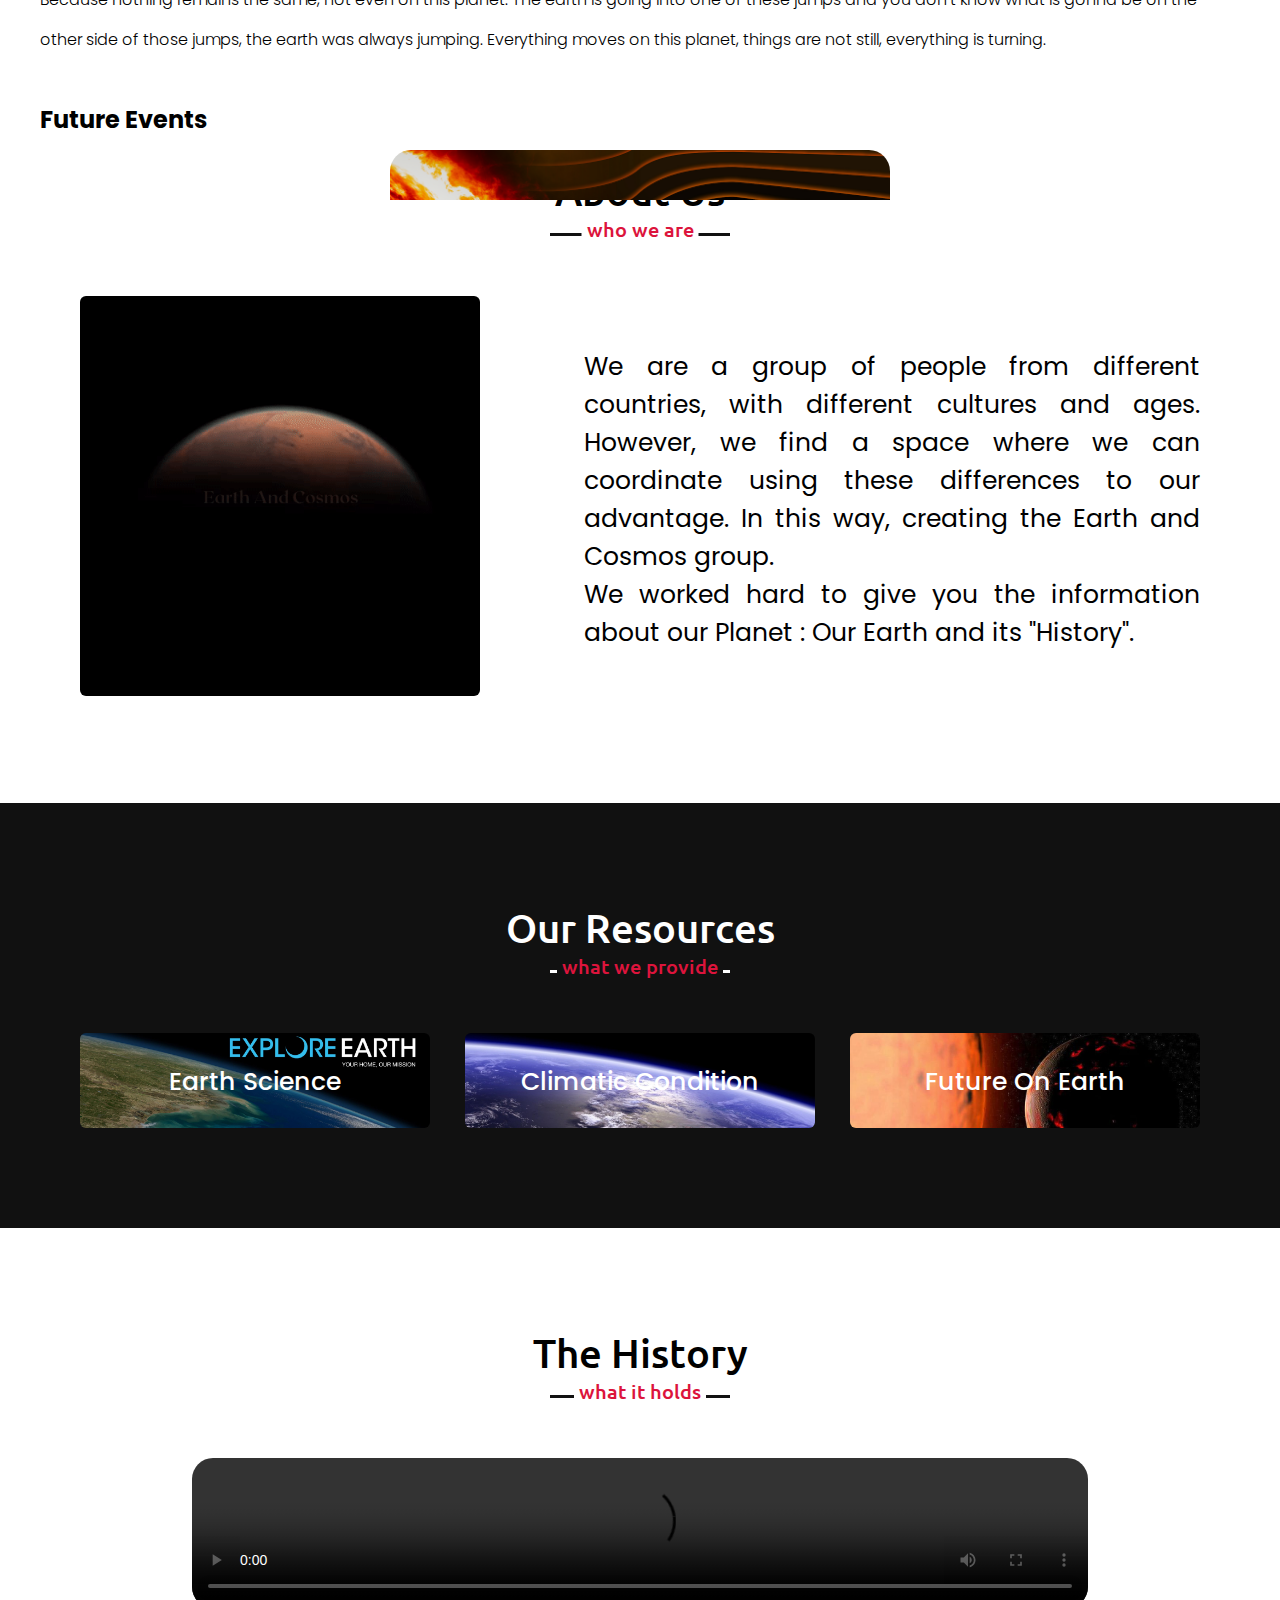
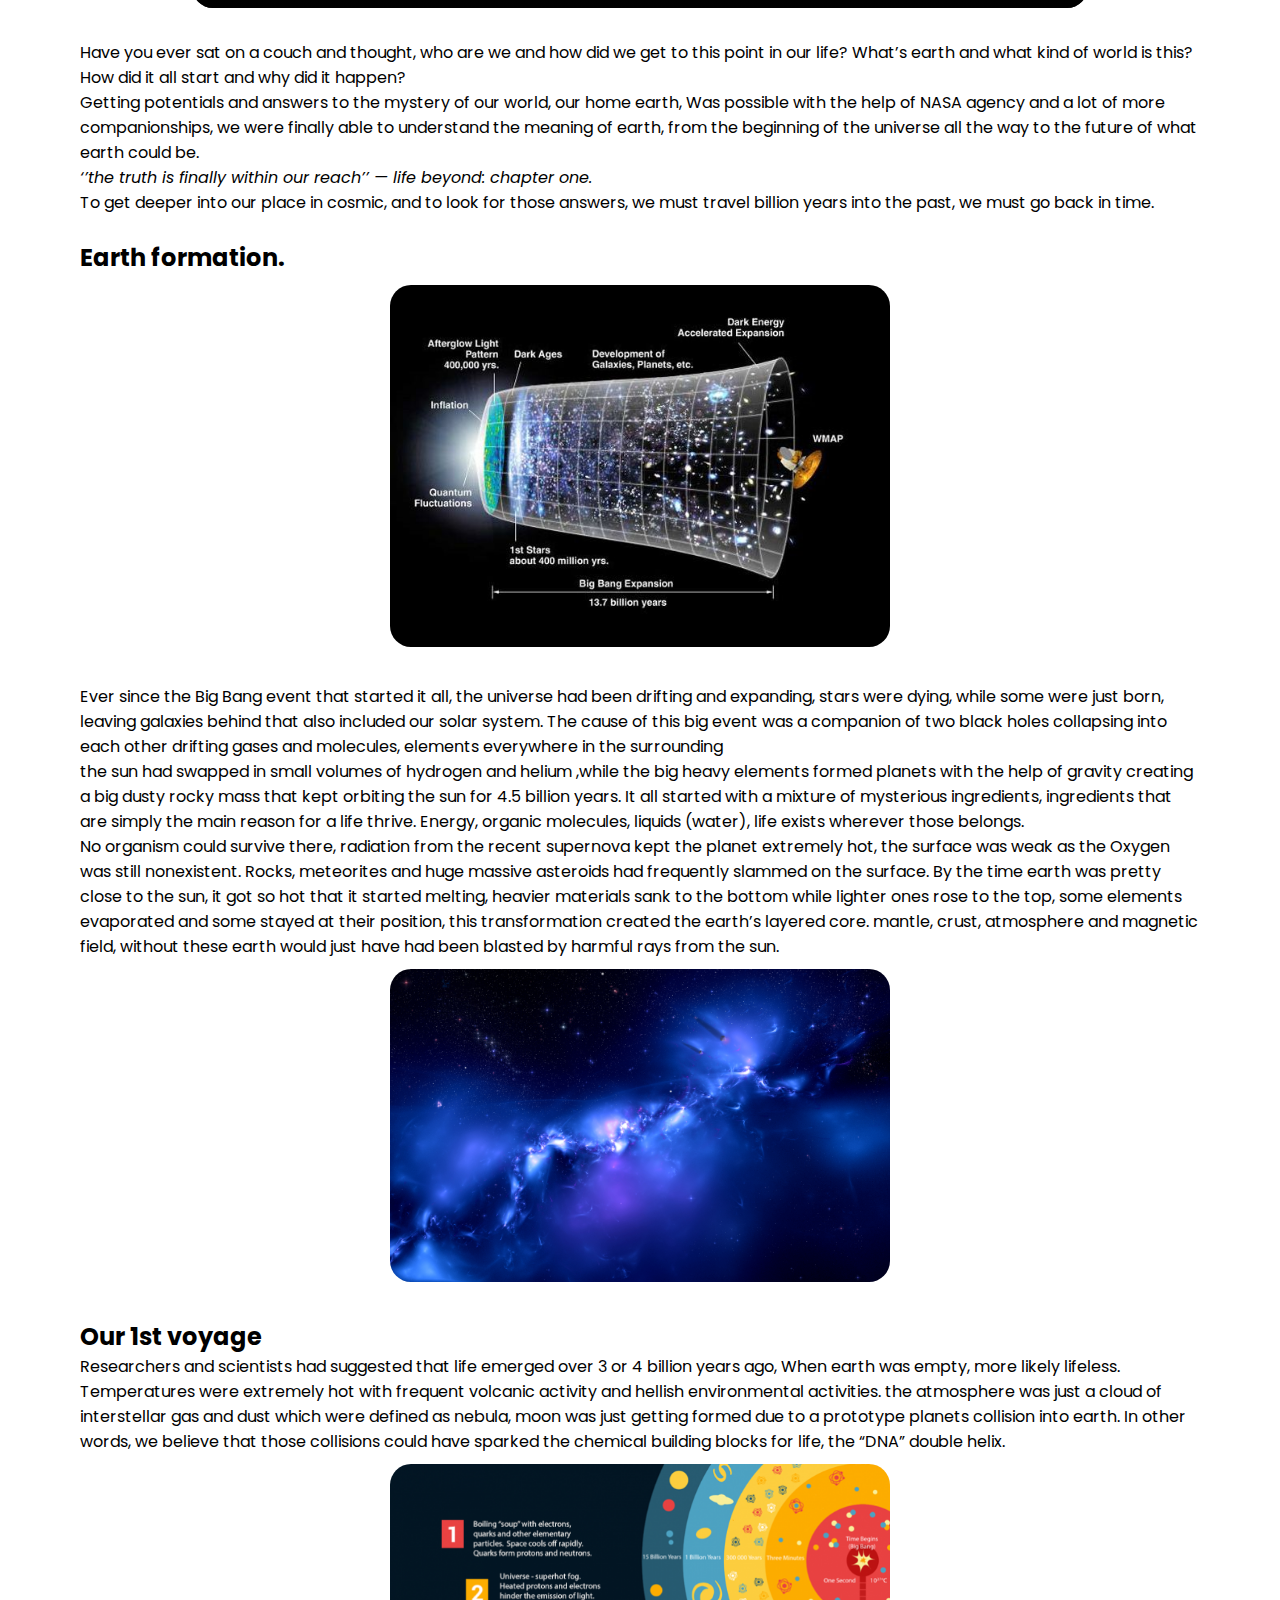
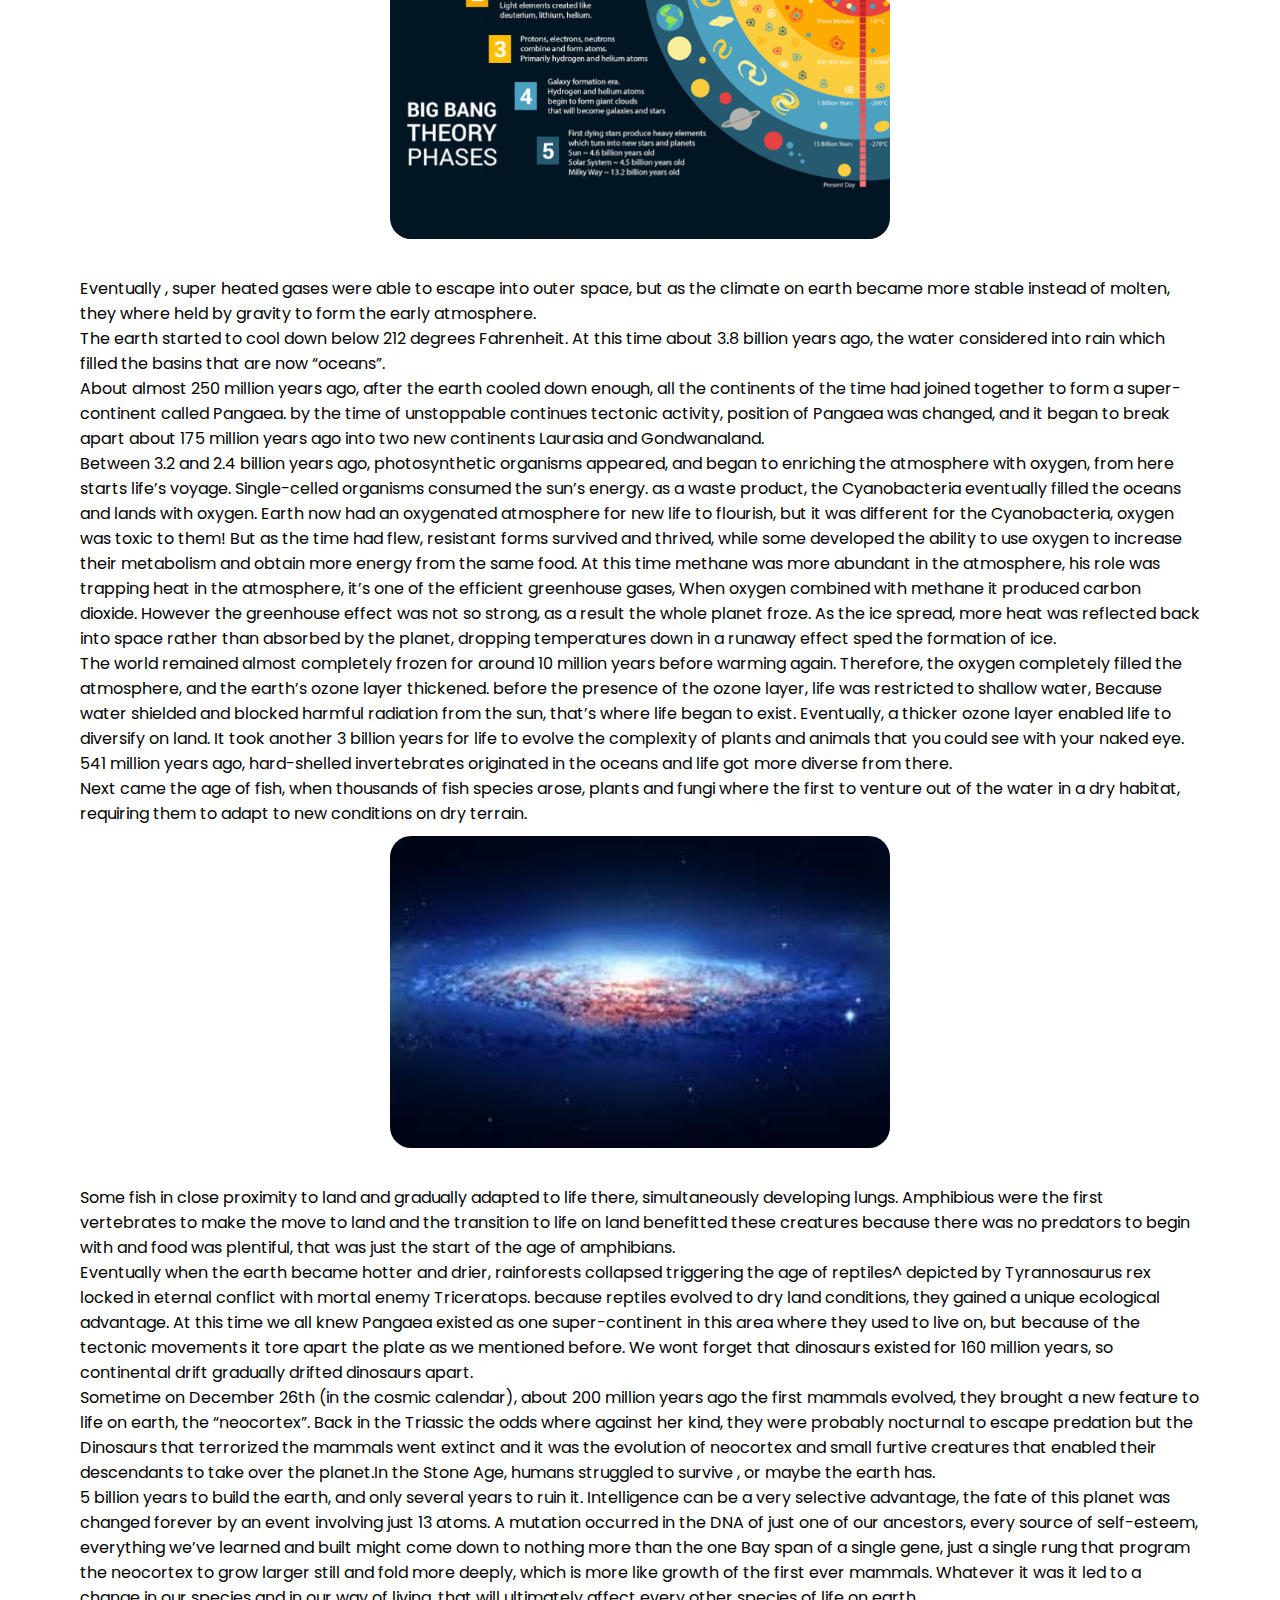
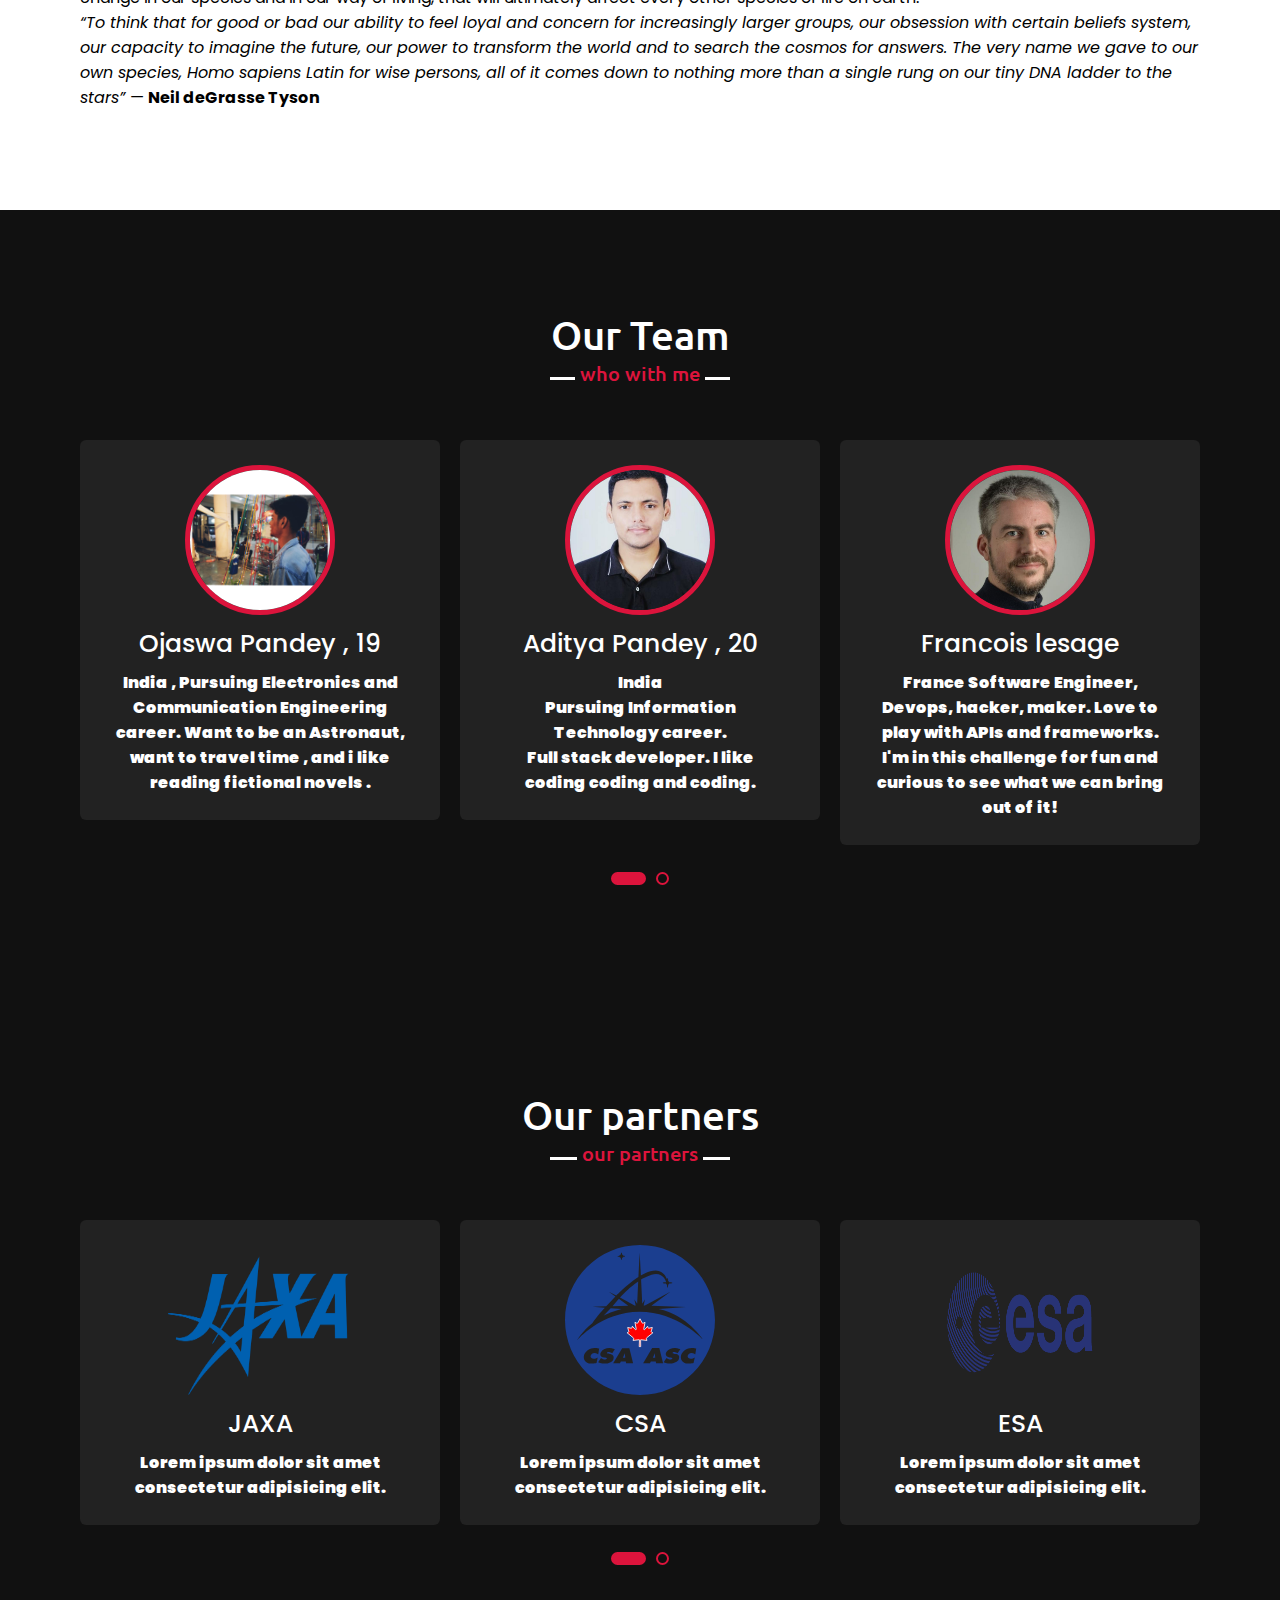
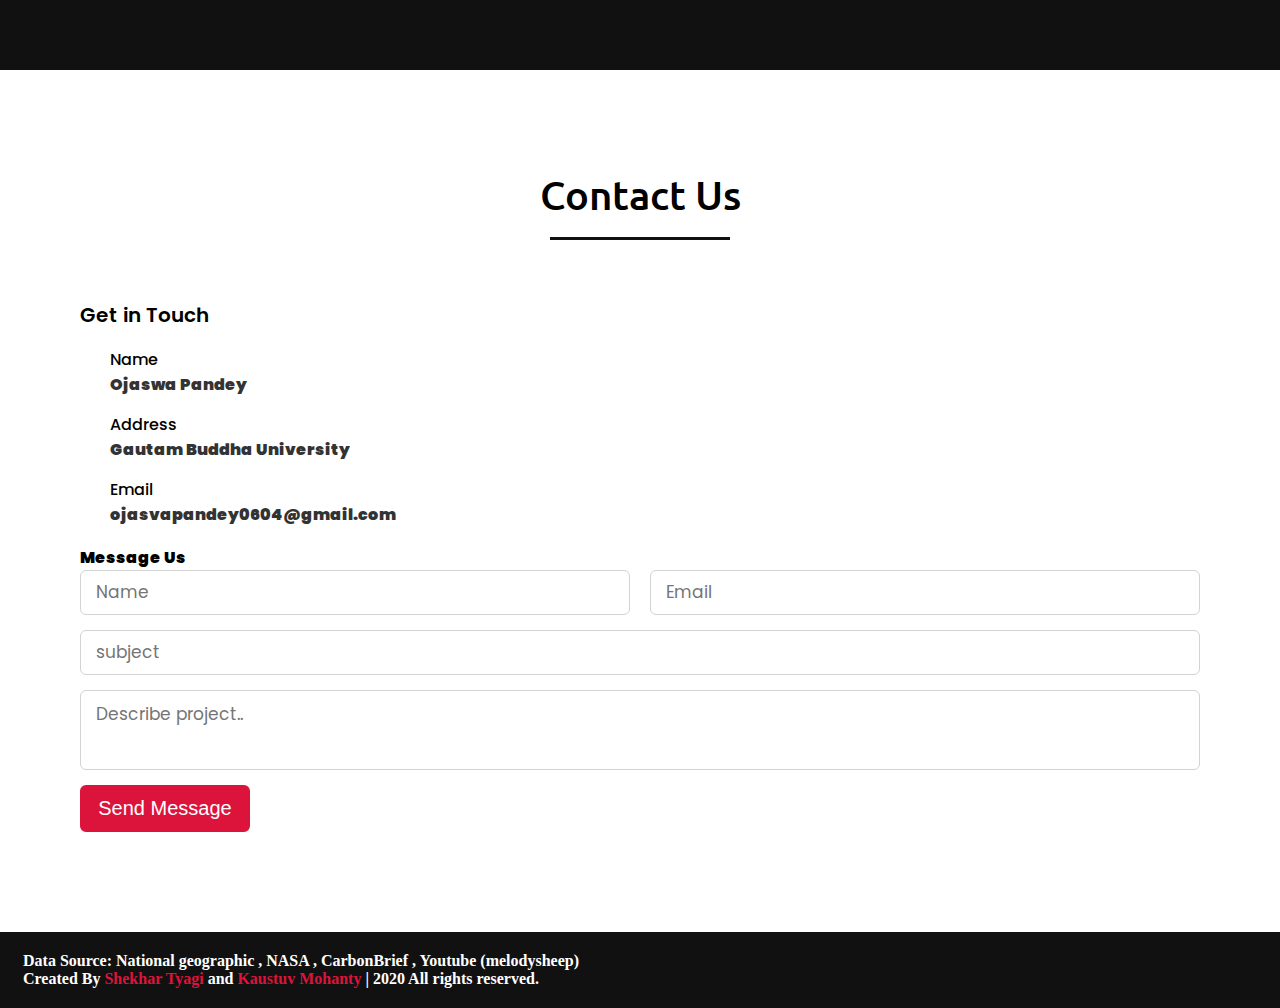
==== commit 4f53402a: "new" ====
--- a/index.html
+++ b/index.html
@@ -392,7 +392,7 @@
                     <div class="box">
                         <img src="./images/WhatsApp Image 2020-10-04 at 17.29.36.jpeg" alt="">
                         <div class="text">Kaustuv Mohanty , 19</div>
-                        <p>India , Pursuing Electronics and Communication Engineering career. Frontend developer, templates dissector, passionate by Python and Machine Learning</p>
+                        <p>India , Pursuing Electronics and Computer Engineering career. Frontend developer, templates dissector, passionate by Python and Machine Learning</p>
                     </div>
                 </div>
             </div>
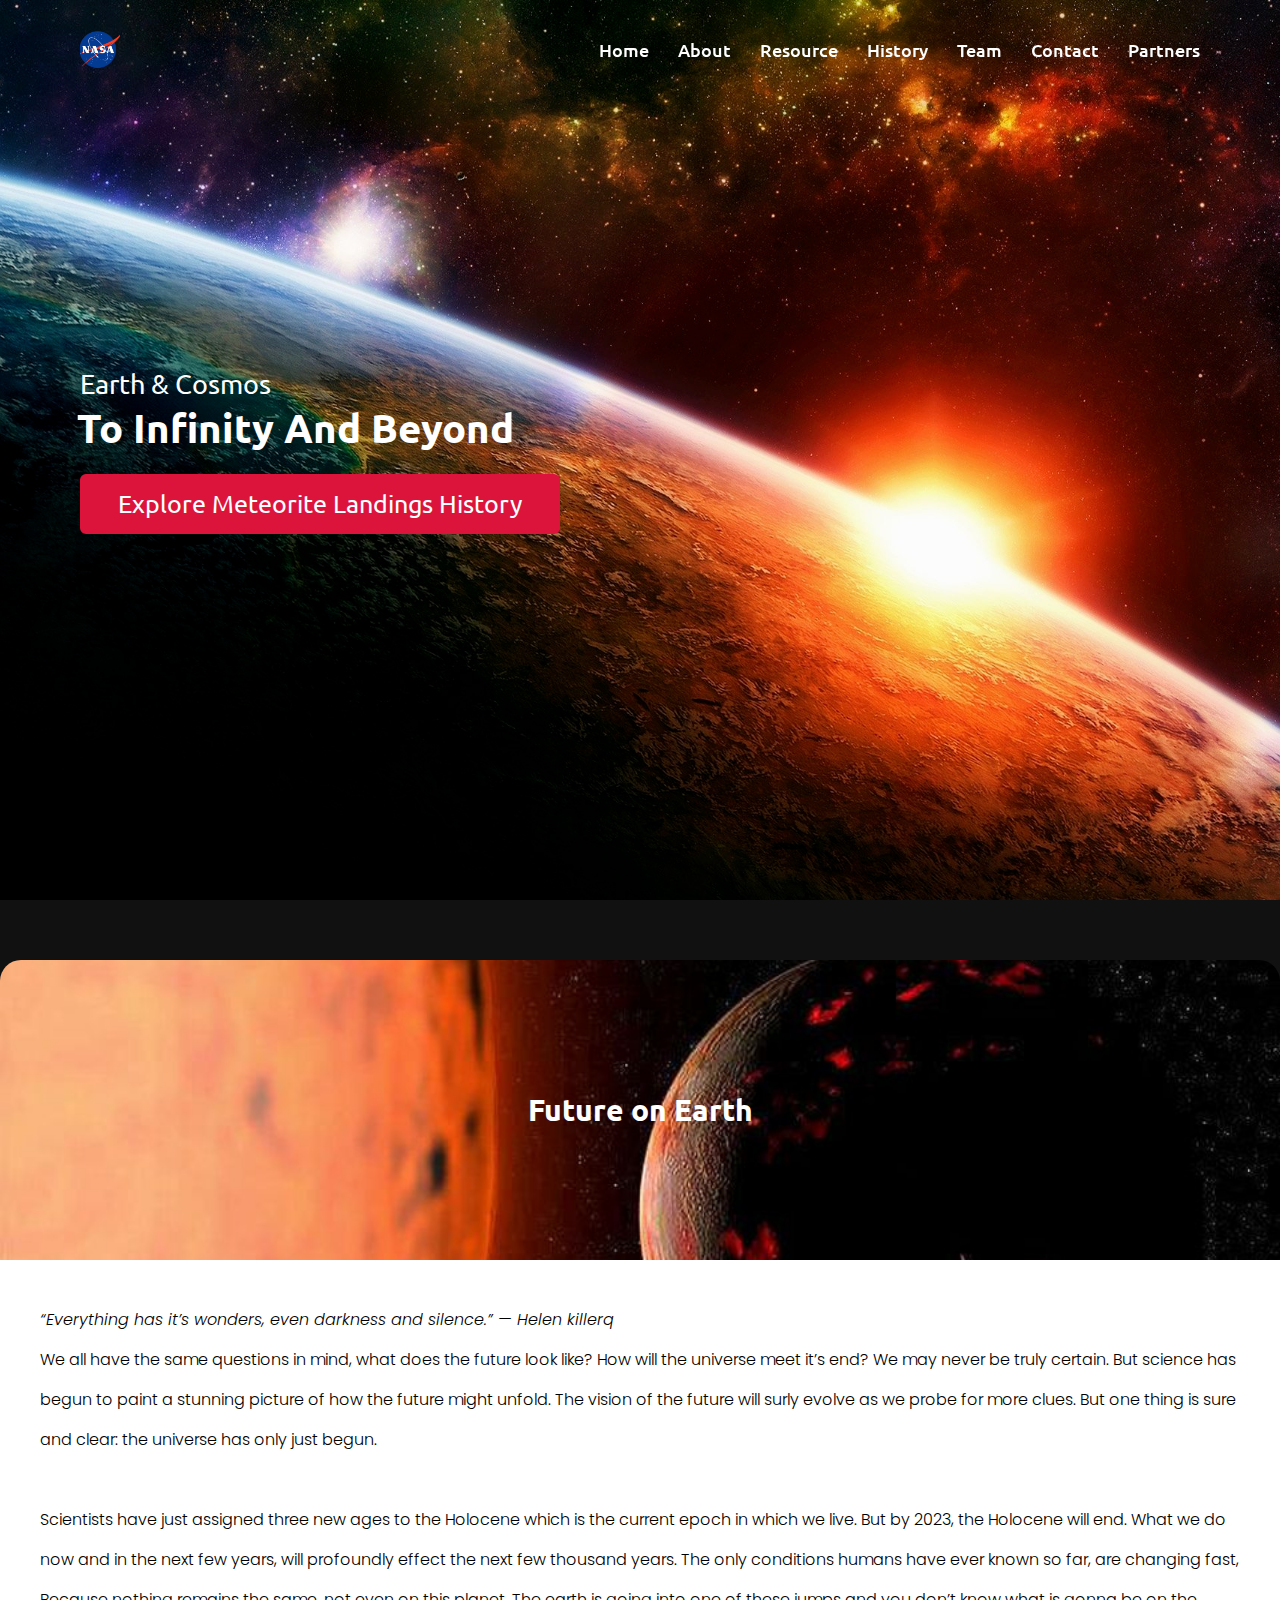
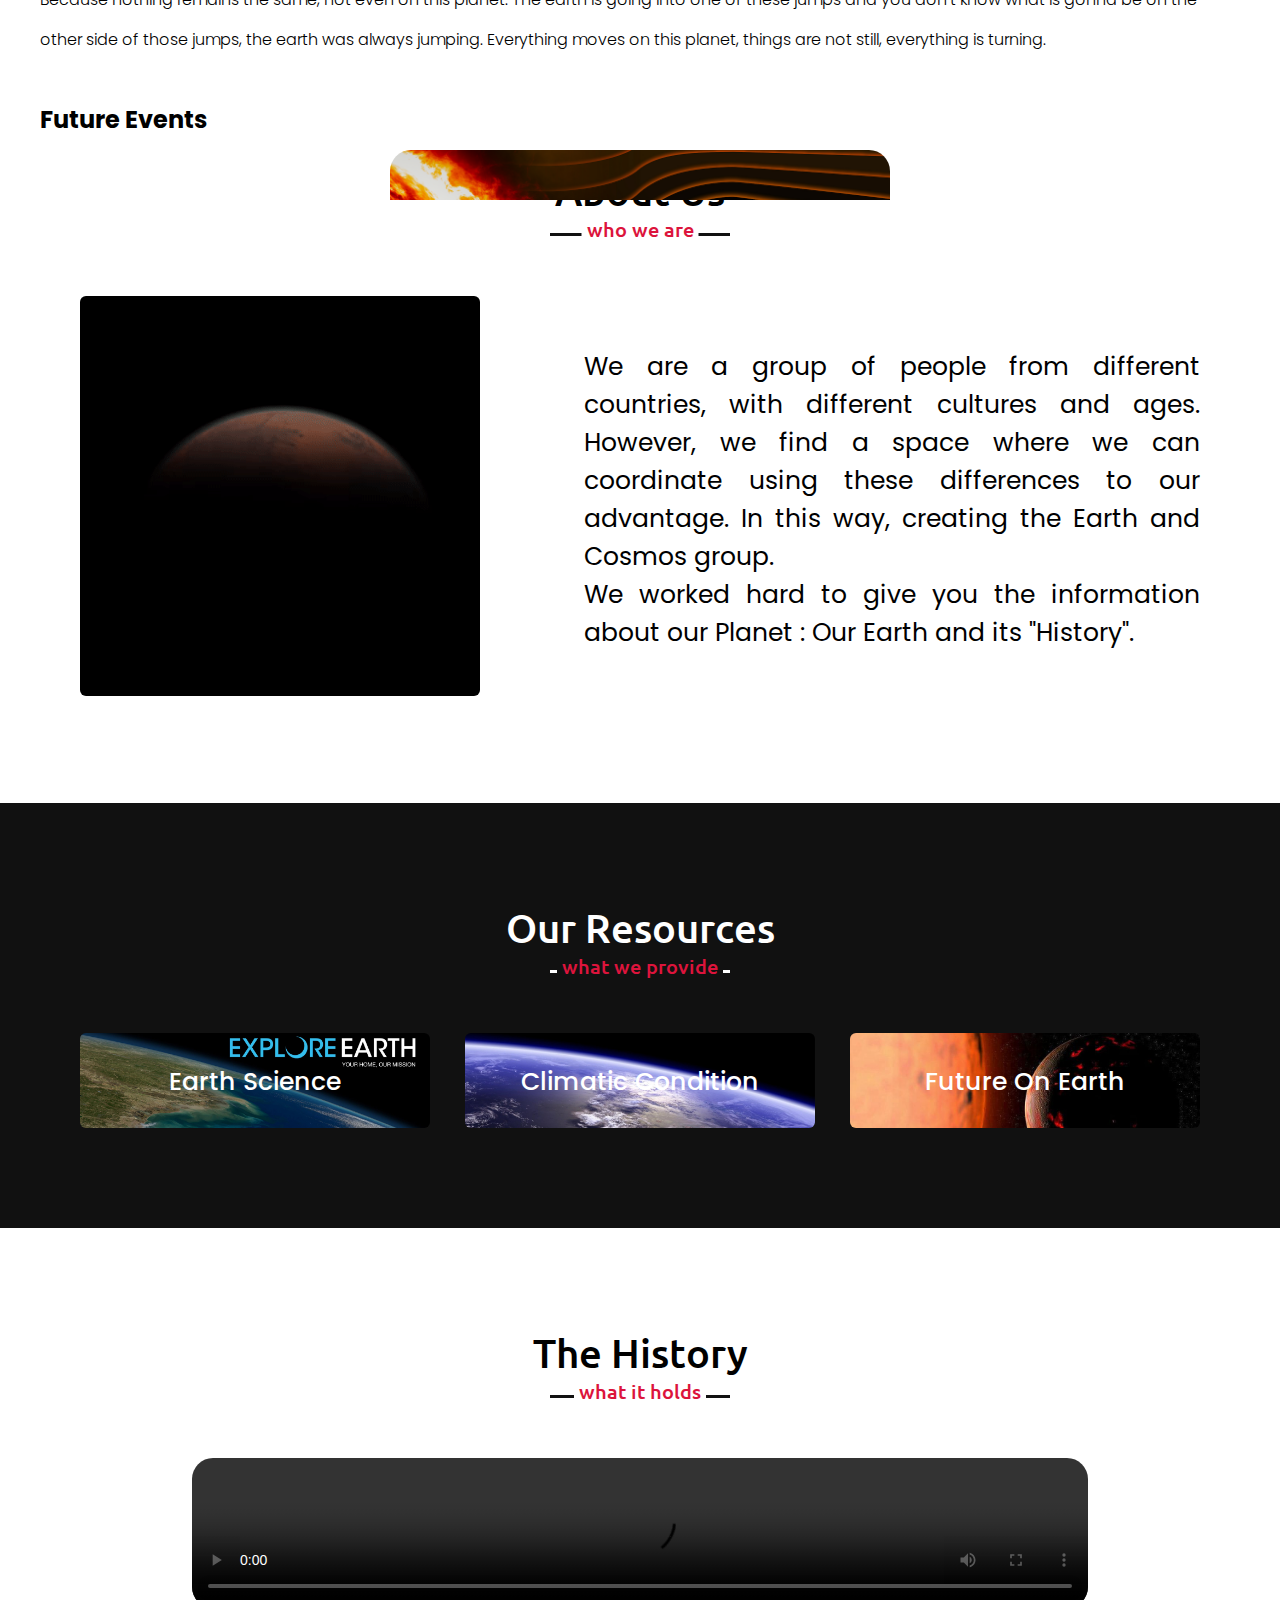
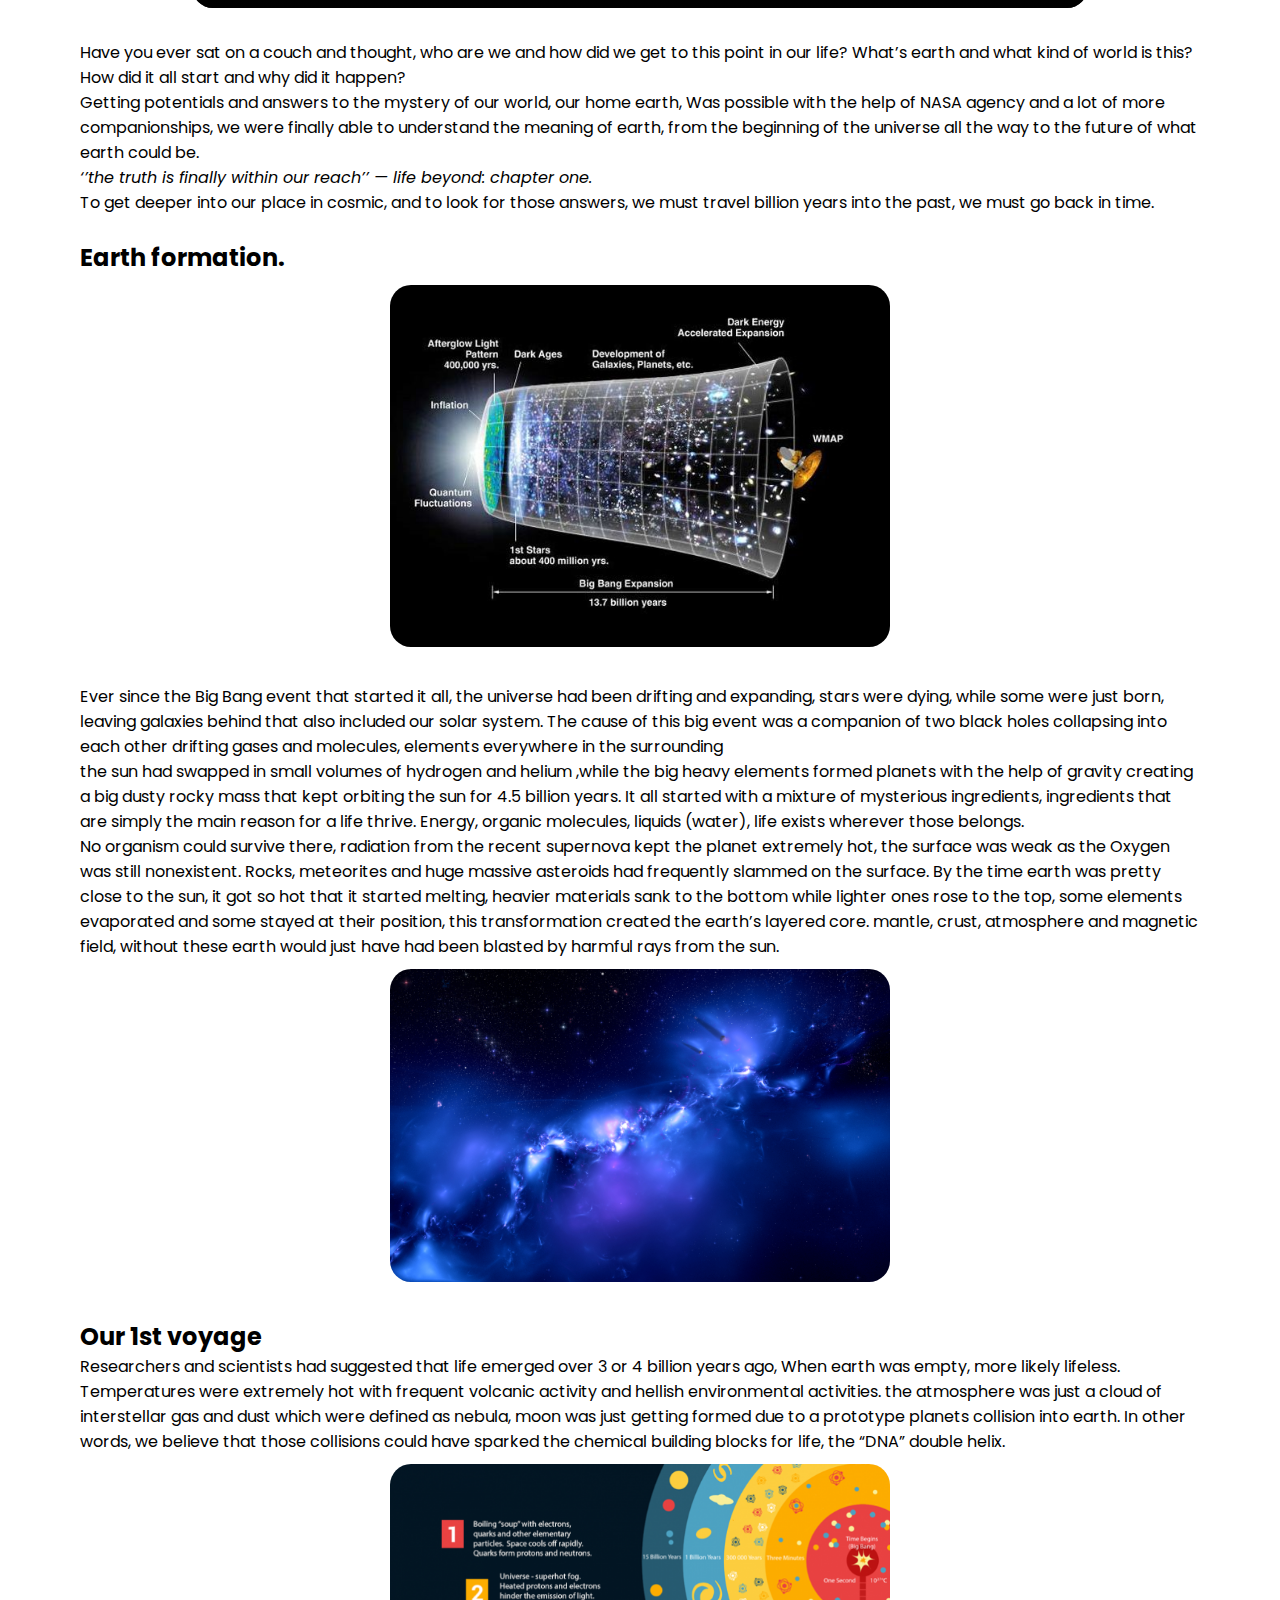
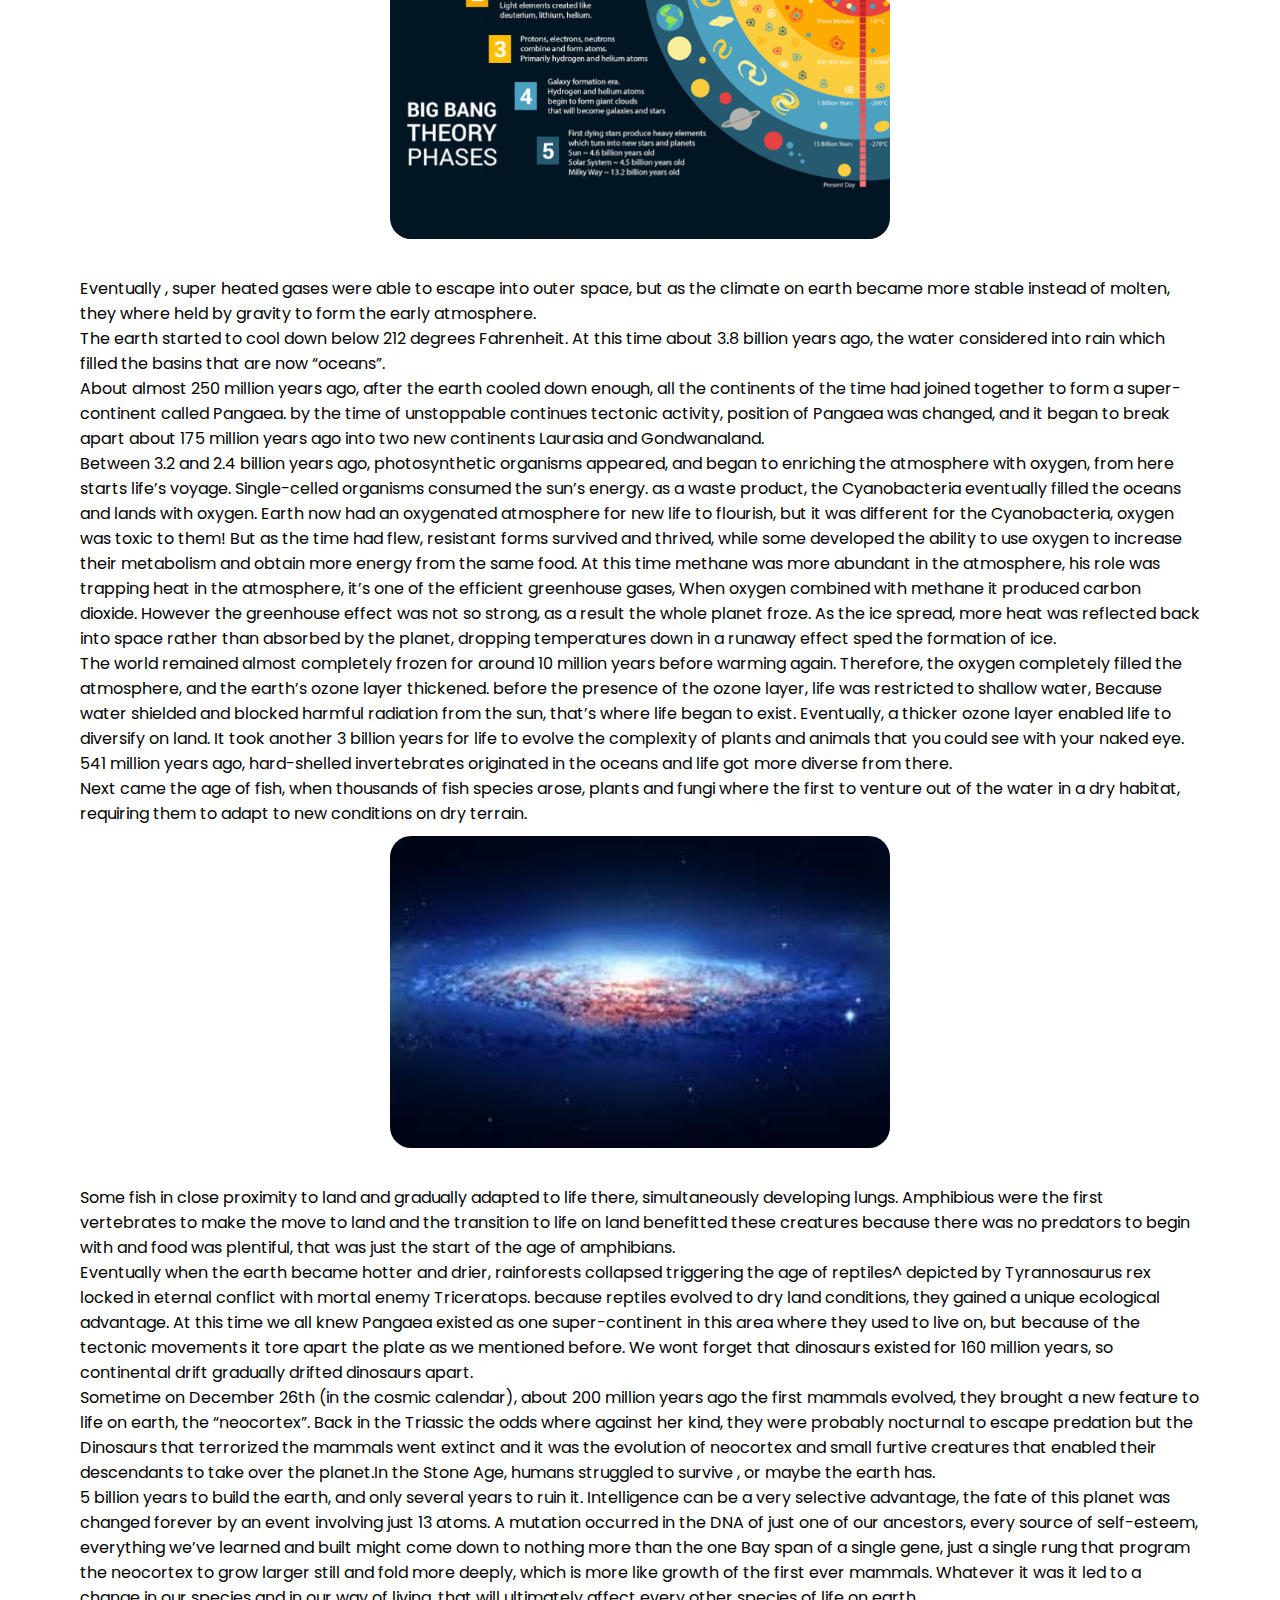
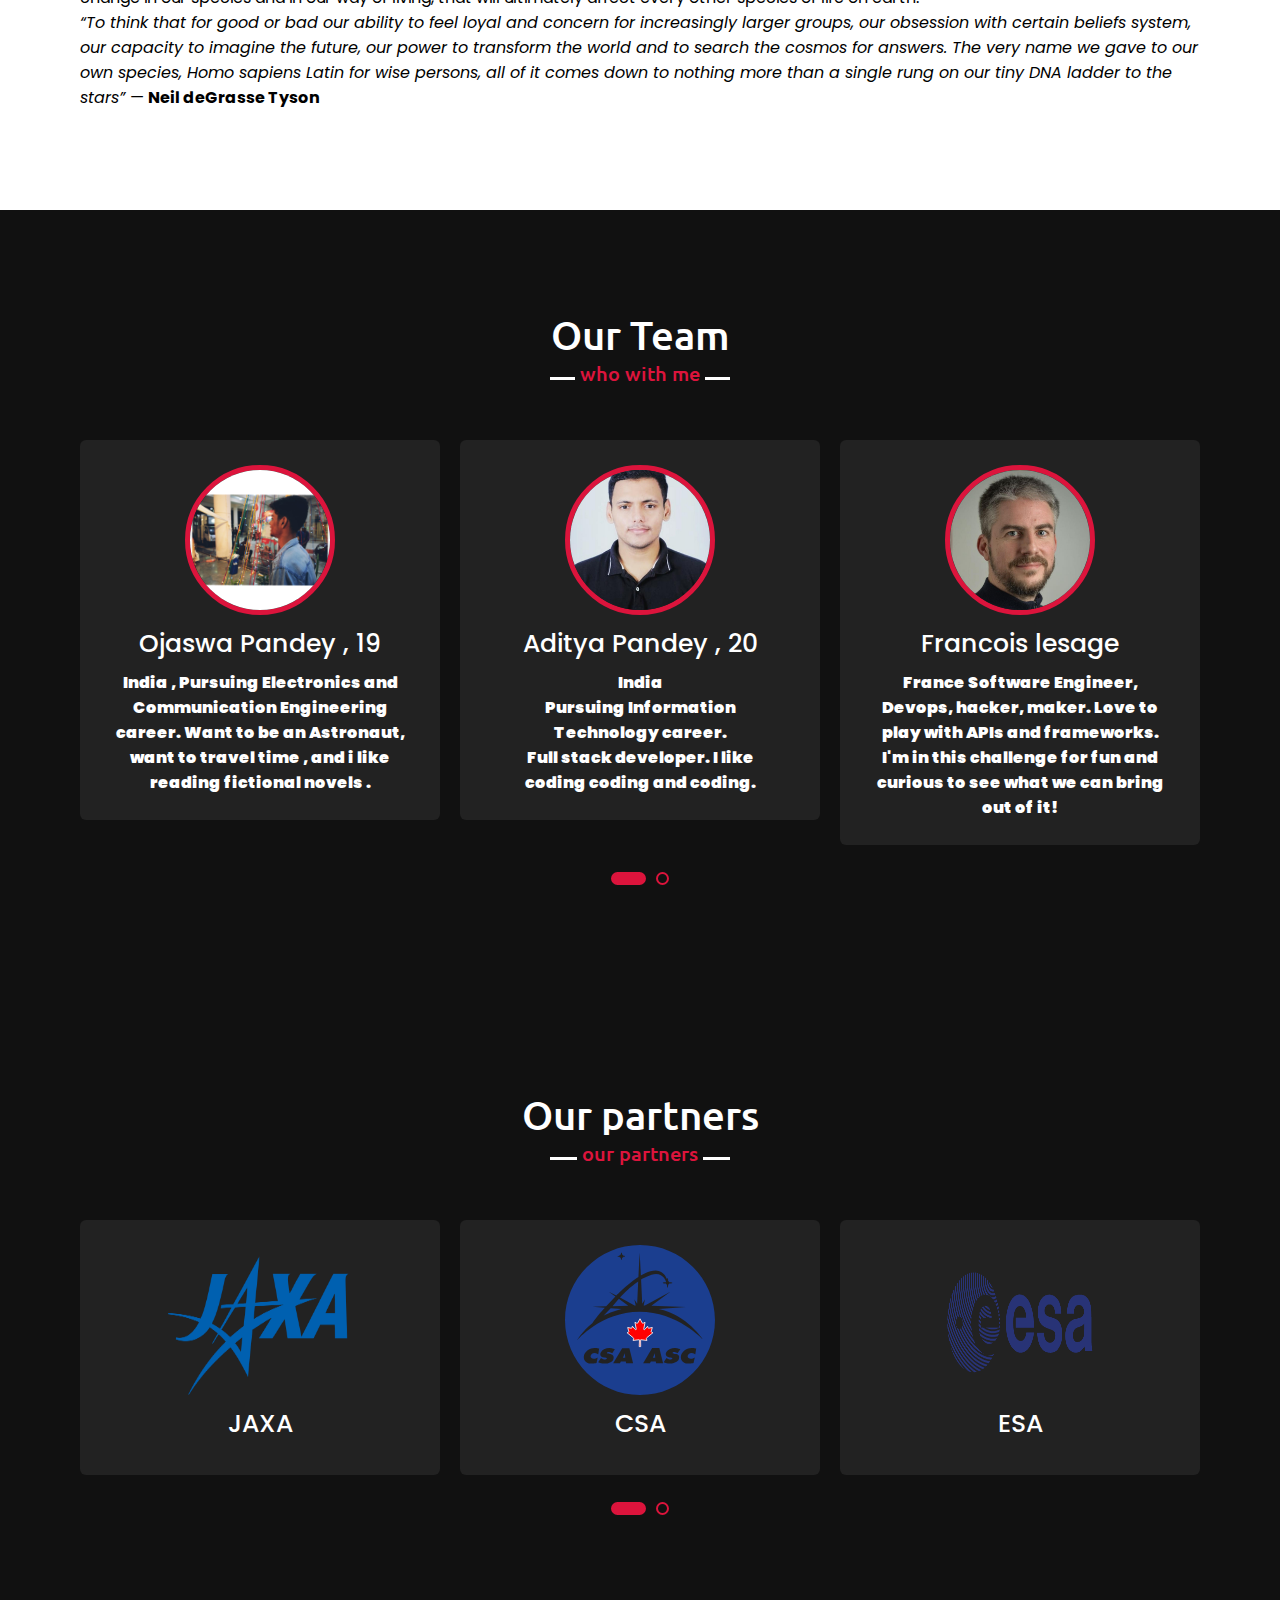
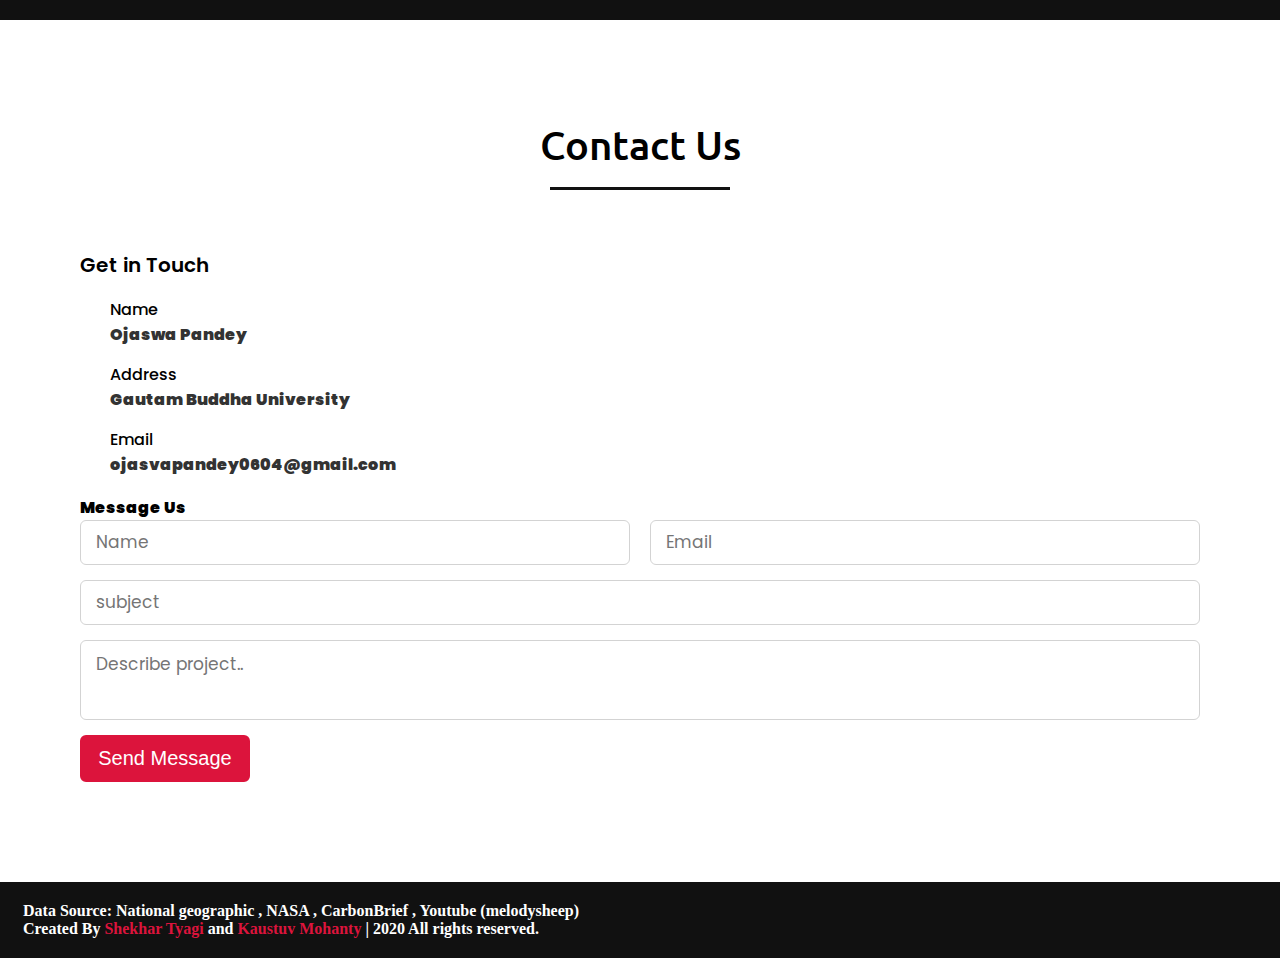
==== commit 5c049ac6: "new" ====
--- a/index.html
+++ b/index.html
@@ -409,7 +409,7 @@
                         <div class="sponsor box">
                             <img src="images/1200px-Jaxa_logo.svg.png" alt="">
                             <div class="text">JAXA</div>
-                            <p>Lorem ipsum dolor sit amet consectetur adipisicing elit.</p>
+                            <!-- <p>Lorem ipsum dolor sit amet consectetur adipisicing elit.</p> -->
                         </div>
                     </div>
                 </a>
@@ -418,7 +418,7 @@
                         <div class="sponsor box">
                             <img src="images/Canadian_Space_Agency_logo.svg" alt="">
                             <div class="text">CSA</div>
-                            <p>Lorem ipsum dolor sit amet consectetur adipisicing elit.</p>
+                            <!-- <p>Lorem ipsum dolor sit amet consectetur adipisicing elit.</p> -->
                         </div>
                     </div>
                 </a>
@@ -427,7 +427,7 @@
                         <div class="sponsor box">
                             <img src="images/8213f1e4c62d2629_org.png" alt="">
                             <div class="text">ESA</div>
-                            <p>Lorem ipsum dolor sit amet consectetur adipisicing elit.</p>
+                            <!-- <p>Lorem ipsum dolor sit amet consectetur adipisicing elit.</p> -->
                         </div>
                     </div>
                 </a>
@@ -436,7 +436,7 @@
                         <div class="sponsor box">
                             <img src="images/Centre_national_d'études_spatiales_logo.png" alt="">
                             <div class="text">CNES</div>
-                            <p>Lorem ipsum dolor sit amet consectetur adipisicing elit.</p>
+                            <!-- <p>Lorem ipsum dolor sit amet consectetur adipisicing elit.</p> -->
                         </div>
                     </div>
                 </a>
